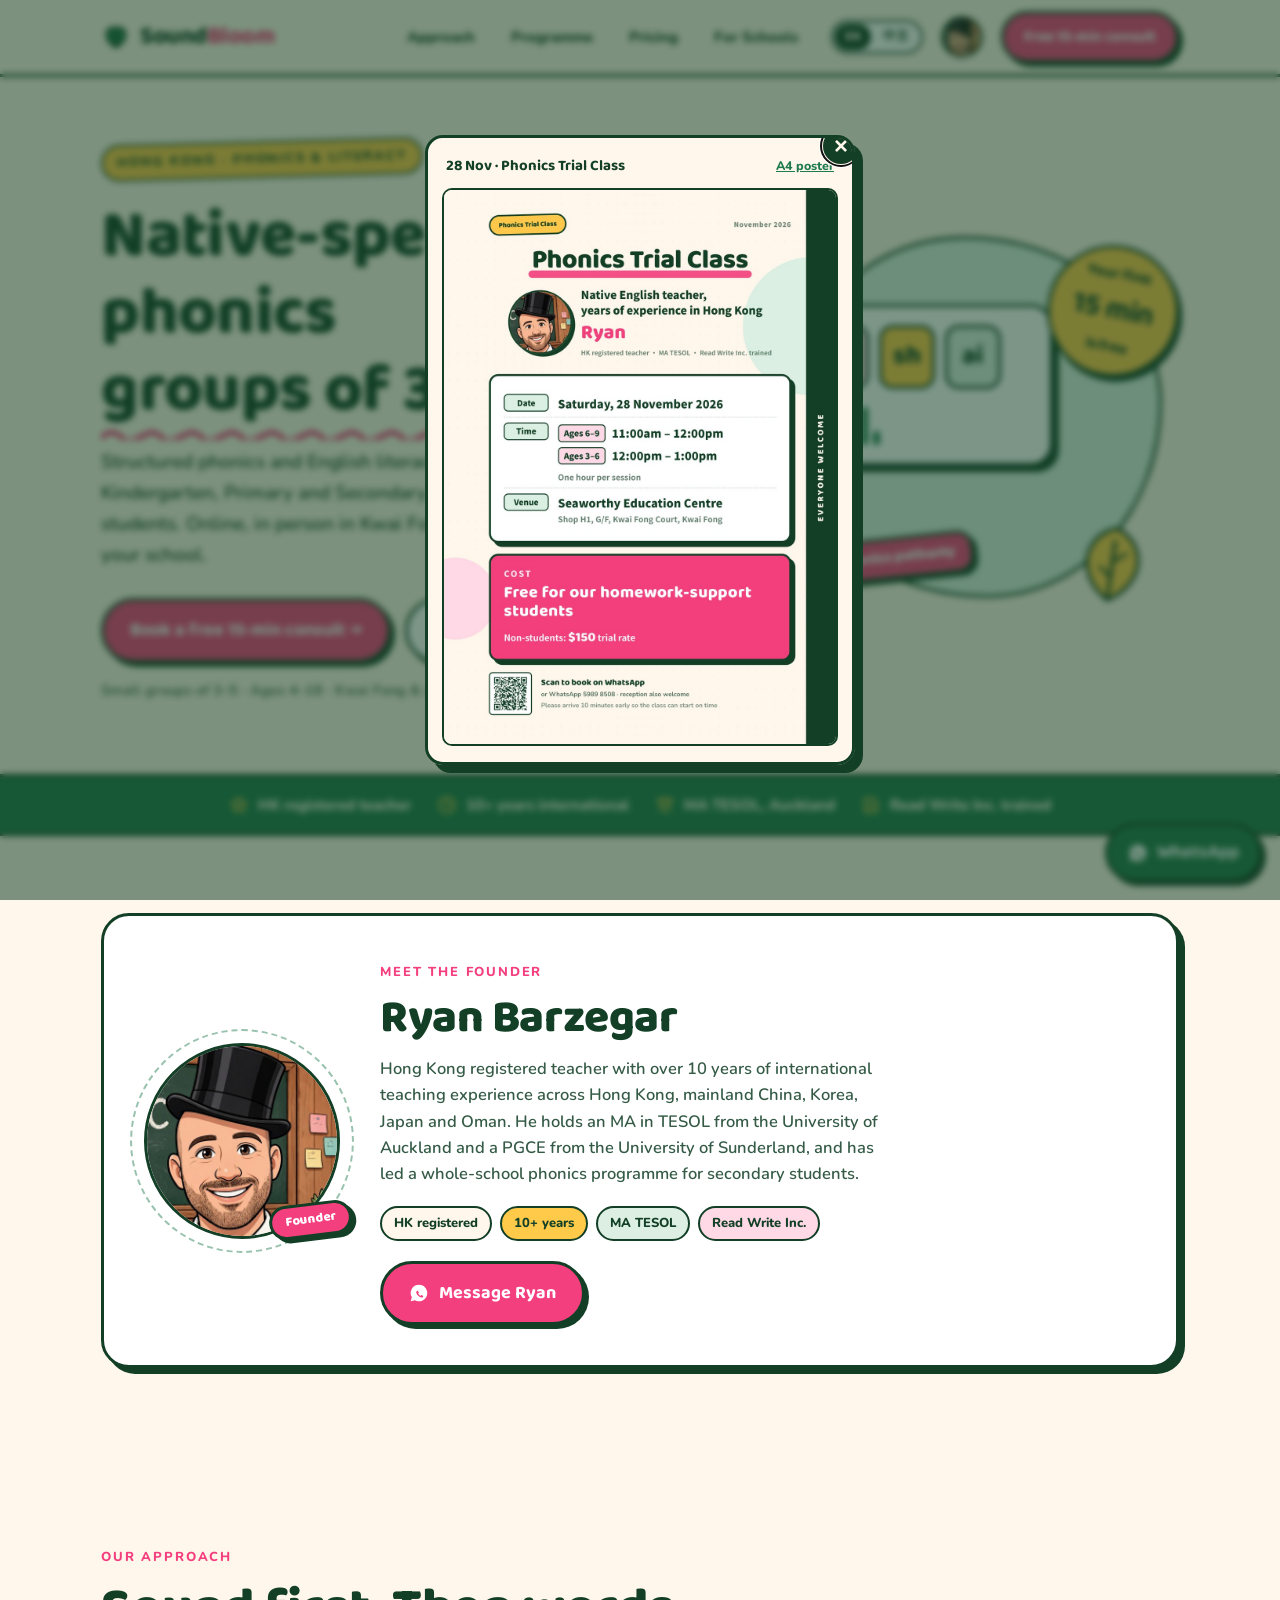
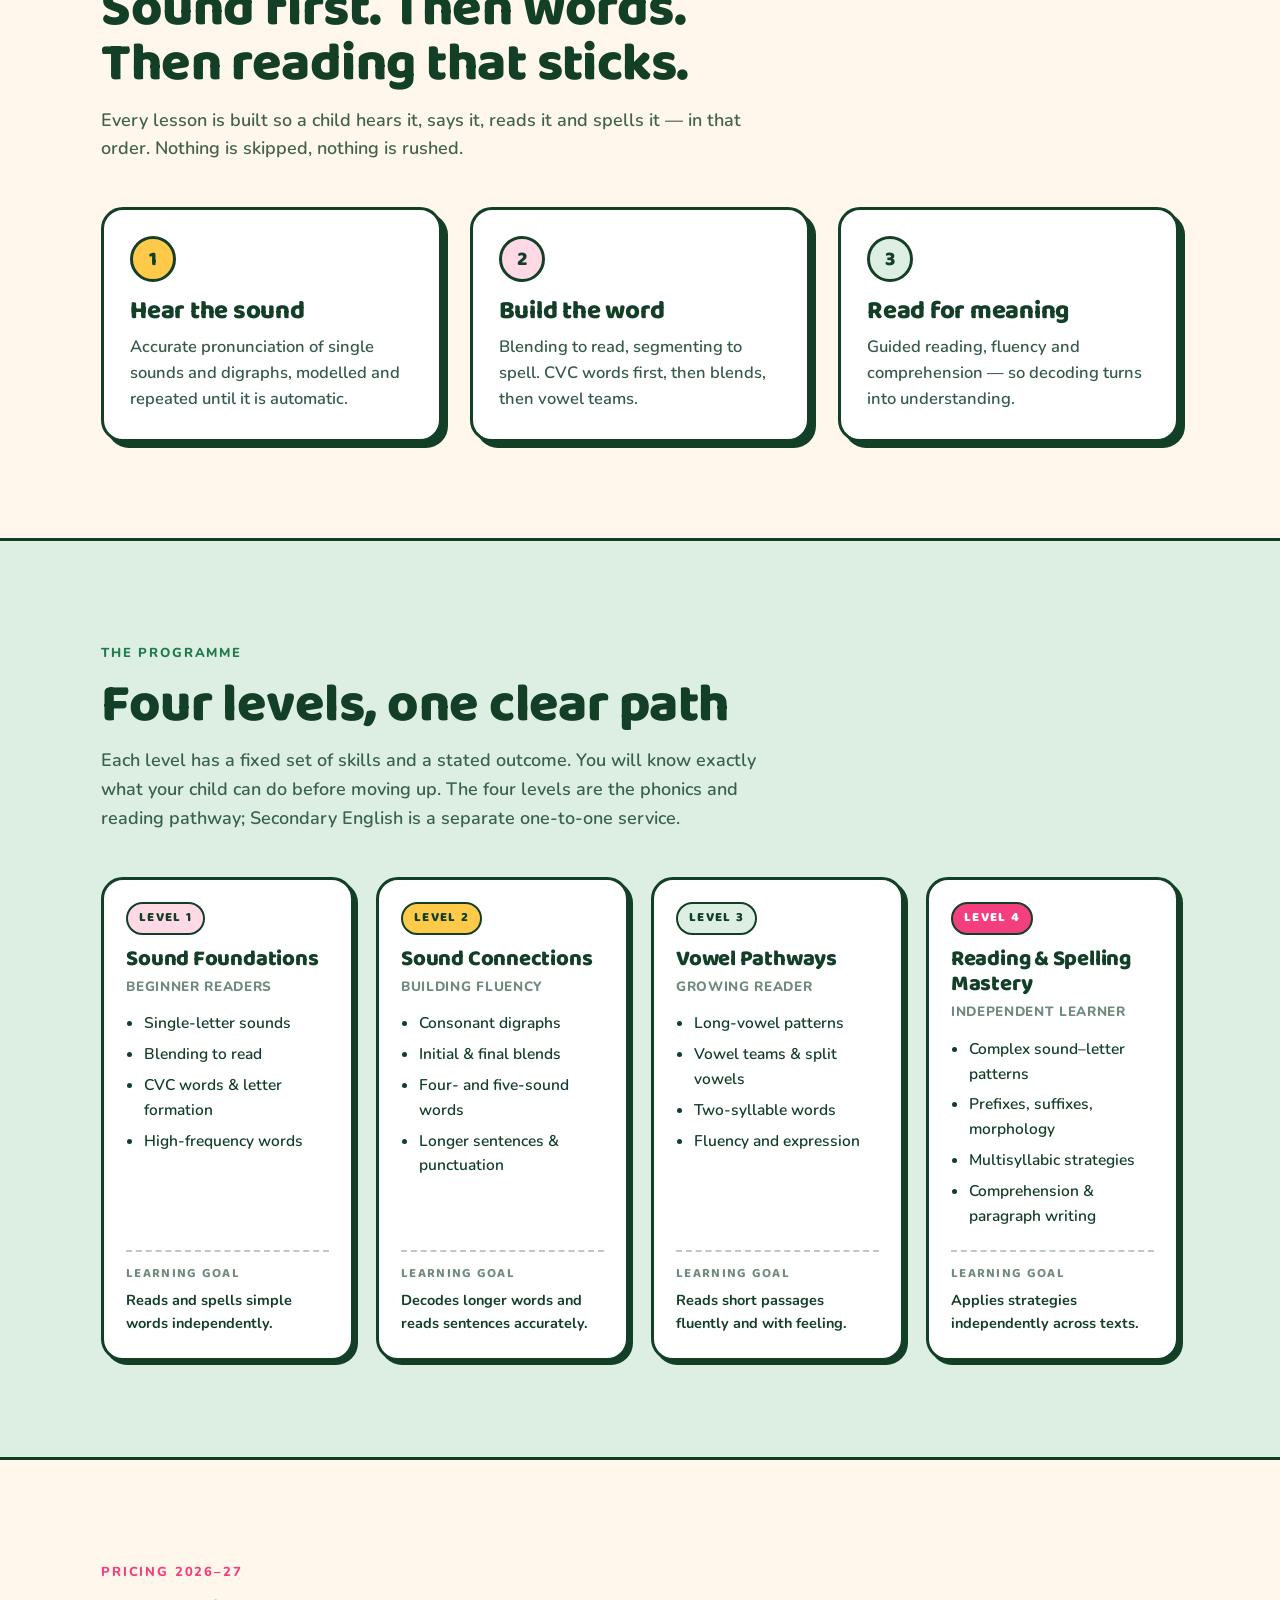
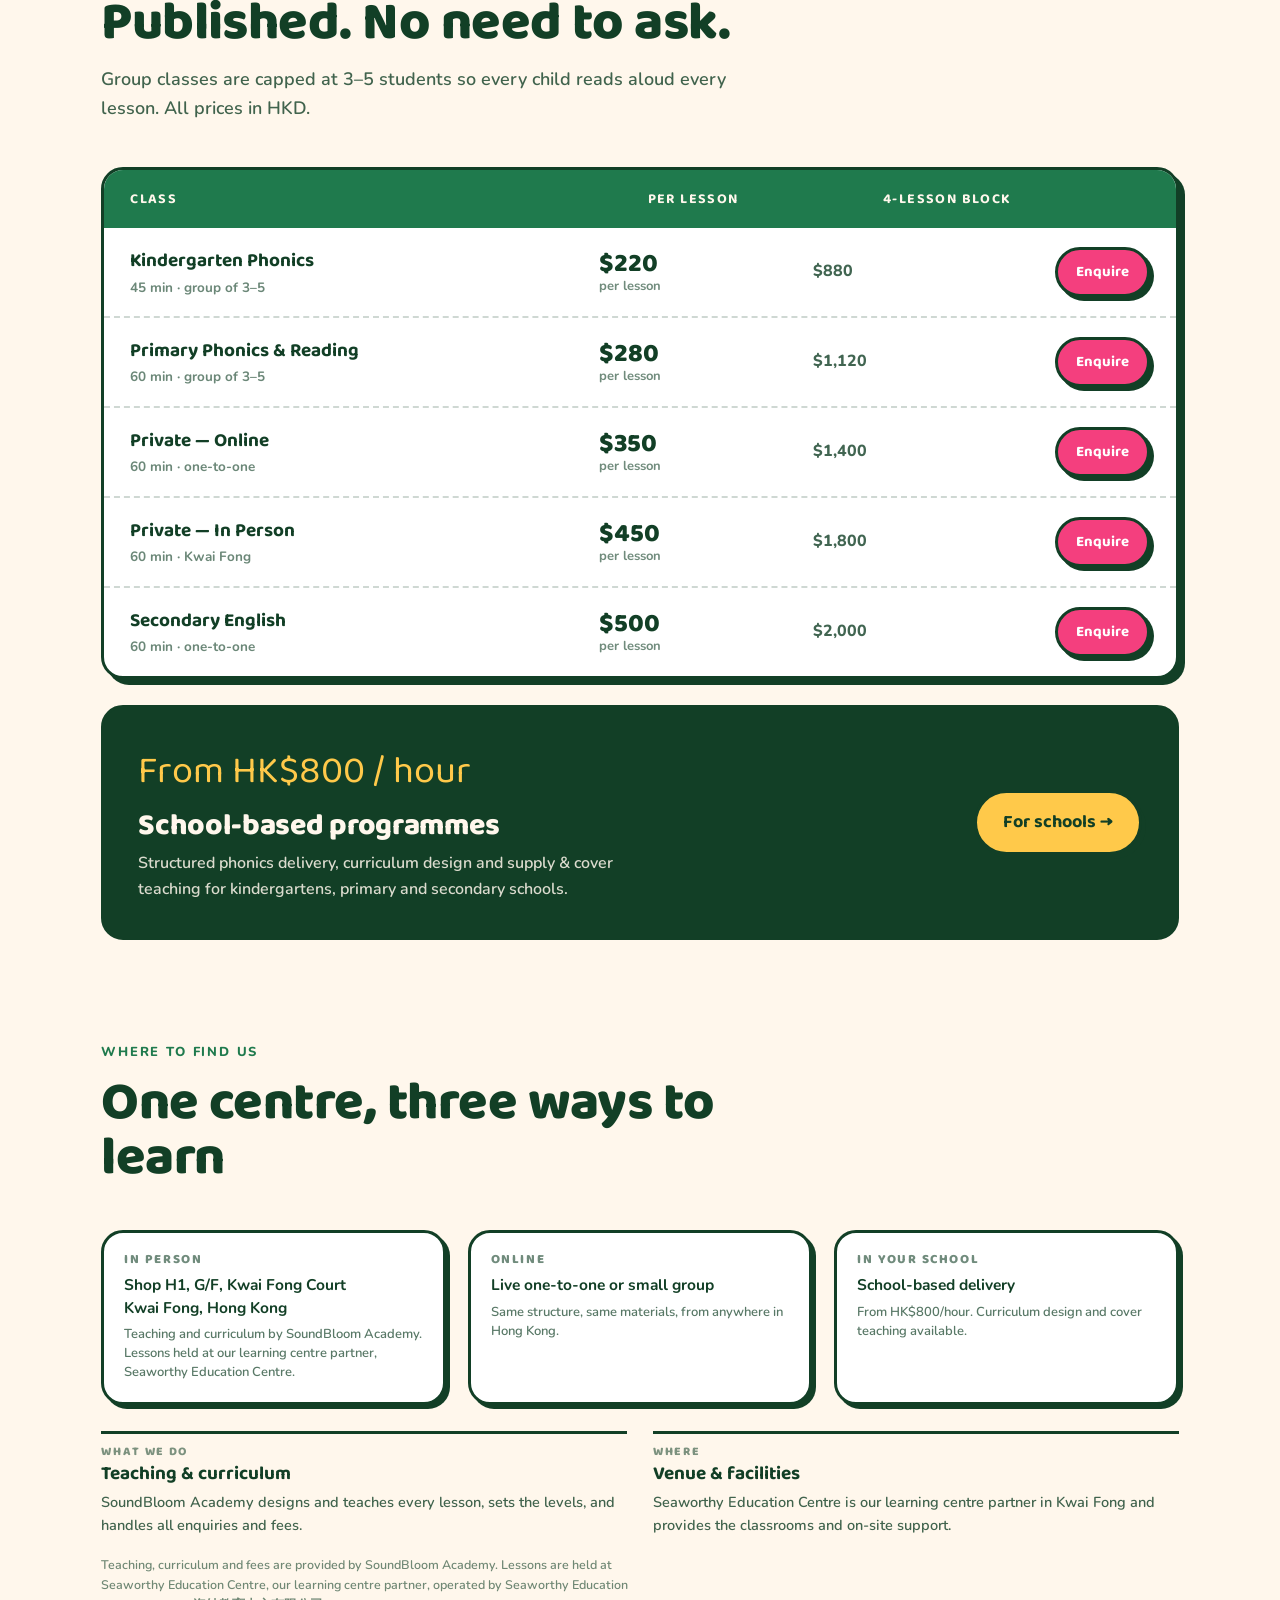
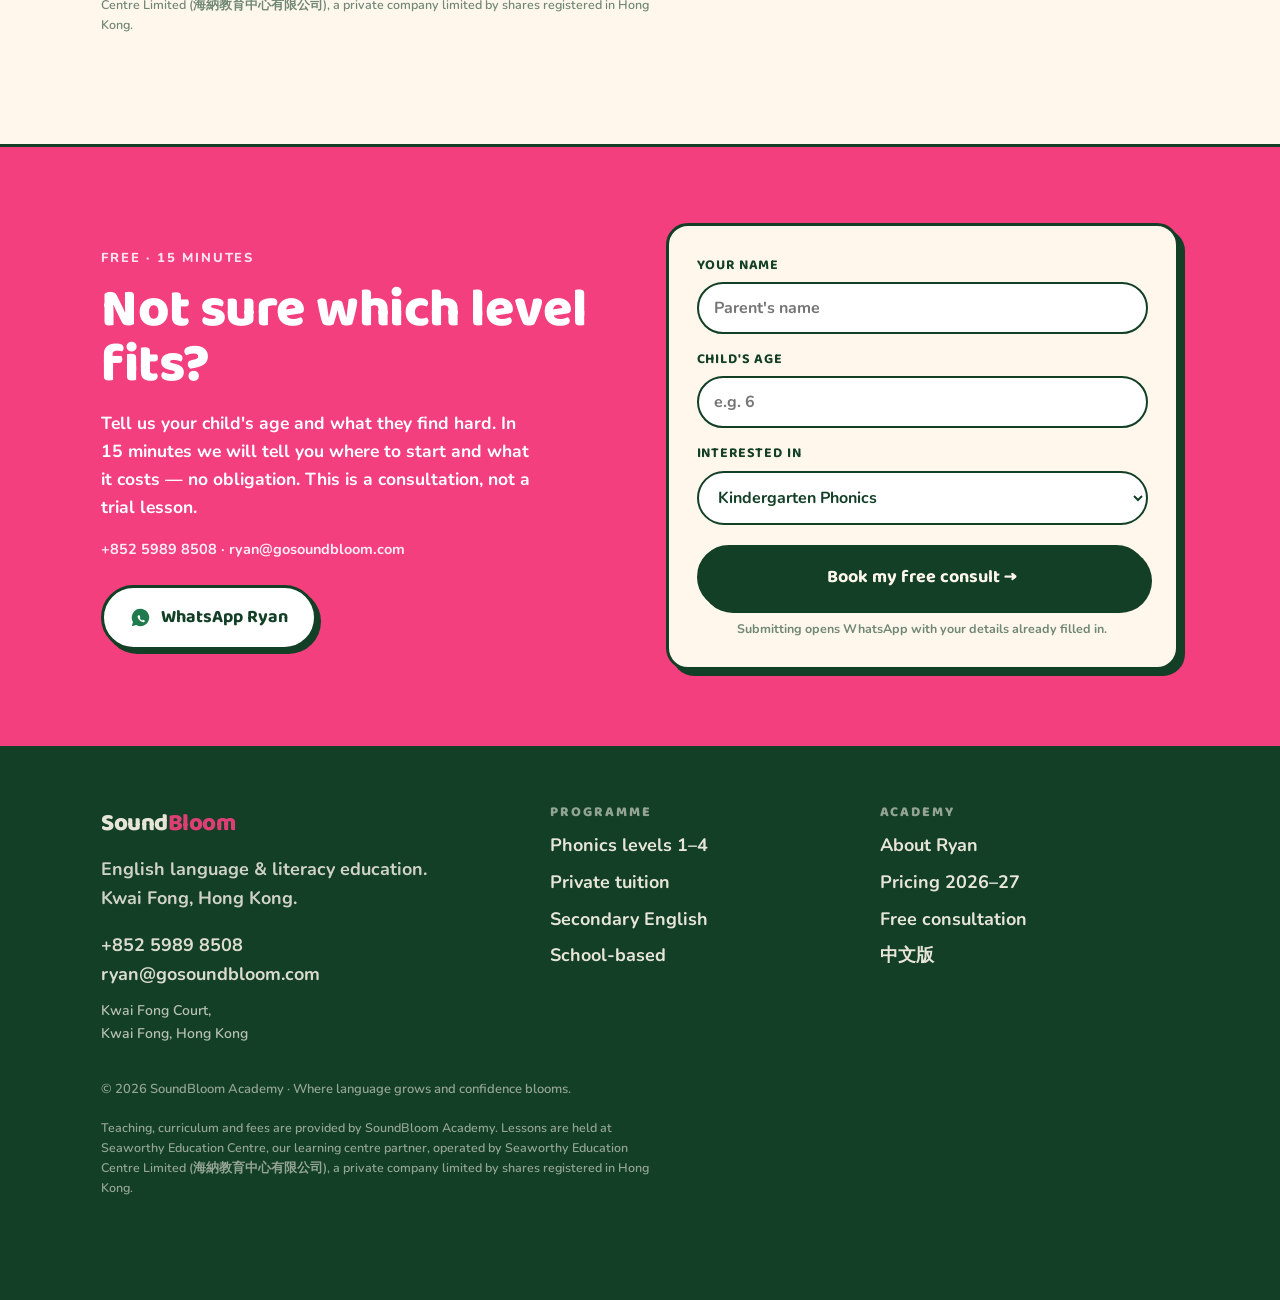
==== en/index.html @ dfbe9909 "Event popup on every page load (all 6 pages), no suppression" ====
<!DOCTYPE html>
<html lang="en-HK">
<head>
<meta charset="utf-8">
<meta name="viewport" content="width=device-width, initial-scale=1">
<title>SoundBloom Academy — Phonics &amp; English Literacy, Kwai Fong</title>
<meta name="description" content="Structured phonics and English literacy for Kindergarten, Primary and Secondary students in Hong Kong. Small groups of 3–5. Online, in person in Kwai Fong, or in your school.">
<link rel="alternate" hreflang="en-HK" href="index.html">
<link rel="alternate" hreflang="zh-Hant-HK" href="../zh/index.html">
<link rel="preconnect" href="https://fonts.googleapis.com">
<link rel="preconnect" href="https://fonts.gstatic.com" crossorigin>
<link href="https://fonts.googleapis.com/css2?family=Baloo+2:wght@600;700;800&family=Nunito:wght@400;600;700;800&display=swap" rel="stylesheet">
<link rel="stylesheet" href="../assets/style.css">
</head>
<body>

<nav class="nav">
  <div class="wrap">
    <a class="logo" href="index.html">
      <svg width="30" height="30" viewBox="0 0 32 32" aria-hidden="true">
        <path d="M16 27C16 27 6 23 6 13c0-4 3-7 7-7 2 0 3 1 3 1s1-1 3-1c4 0 7 3 7 7 0 10-10 14-10 14z" fill="#1F7A4D" stroke="#123F26" stroke-width="2.4"/>
        <path d="M16 27V12" stroke="#123F26" stroke-width="2.4" stroke-linecap="round"/>
      </svg>
      <span>Sound<b>Bloom</b></span>
    </a>
    <div class="navlinks">
      <a href="#approach">Approach</a>
      <a href="#programme">Programme</a>
      <a href="pricing.html">Pricing</a>
      <a href="schools.html">For Schools</a>
    </div>
    <div class="langsw" role="group" aria-label="Language">
      <a href="index.html" aria-current="true">EN</a>
      <a href="../zh/index.html" hreflang="zh-Hant-HK" lang="zh-Hant-HK">中文</a>
    </div>
    <a class="navface" href="#founder" aria-label="Meet Ryan, founder">
      <img src="../assets/ryan-nav.jpg" alt="Ryan Barzegar, illustrated portrait">
    </a>
    <a class="btn" href="#consult"><span class="full">Free 15-min consult</span><span class="short">Book</span></a>
  </div>
</nav>

<header class="hero">
  <div class="wrap hero-grid">
    <div>
      <div class="eyebrow" style="background:var(--yellow);border:2.5px solid var(--ink);border-radius:999px;padding:6px 14px;transform:rotate(-1.5deg)">
        Hong Kong · Phonics &amp; Literacy
      </div>
      <h1 style="margin-top:20px">Native-speaker phonics<br><span class="hl">groups of 3–5</span></h1>
      <p class="lede">Structured phonics and English literacy for Kindergarten, Primary and Secondary students. Online, in person in Kwai Fong, or in your school.</p>
      <div class="hero-cta">
        <a class="btn" href="#consult">Book a free 15-min consult →</a>
        <a class="btn ghost" href="#programme">See the 4 levels</a>
      </div>
      <div class="micro">Small groups of 3–5 · Ages 4–18 · Kwai Fong &amp; online</div>
    </div>

    <div class="stage" aria-hidden="true">
      <div class="blob"></div>
      <div class="card-sound">
        <div class="tiles">
          <div class="tile">a</div><div class="tile">sh</div><div class="tile">ai</div>
        </div>
        <div class="wave"><i></i><i></i><i></i><i></i><i></i><i></i></div>
      </div>
      <div class="sticker free">Your first<b>15 min</b>is free</div>
      <div class="sticker levels">4 levels · Phonics pathway</div>
      <svg class="leaf" viewBox="0 0 100 100" fill="none">
        <path d="M50 92C26 78 14 54 22 32 30 11 50 6 50 6s20 5 28 26c8 22-4 46-28 60z" fill="#FFC94A" stroke="#123F26" stroke-width="4" stroke-linejoin="round"/>
        <path d="M50 90V22" stroke="#123F26" stroke-width="4" stroke-linecap="round"/>
        <path d="M50 46l15-11M50 64l-14-10" stroke="#123F26" stroke-width="3.4" stroke-linecap="round"/>
      </svg>
    </div>
  </div>
</header>

<div class="trust">
  <div class="wrap">
    <span><svg viewBox="0 0 24 24" fill="none"><path d="M12 3l2.6 5.6 6.1.8-4.5 4.2 1.2 6-5.4-3-5.4 3 1.2-6L3.3 9.4l6.1-.8z" stroke="#FFC94A" stroke-width="2" stroke-linejoin="round"/></svg>HK registered teacher</span>
    <span><svg viewBox="0 0 24 24" fill="none"><circle cx="12" cy="12" r="9" stroke="#FFC94A" stroke-width="2"/><path d="M12 7v5l4 2" stroke="#FFC94A" stroke-width="2" stroke-linecap="round"/></svg>10+ years international</span>
    <span><svg viewBox="0 0 24 24" fill="none"><path d="M3 7l9-4 9 4-9 4z" stroke="#FFC94A" stroke-width="2" stroke-linejoin="round"/><path d="M7 10v6c0 1.7 2.2 3 5 3s5-1.3 5-3v-6" stroke="#FFC94A" stroke-width="2"/></svg>MA TESOL, Auckland</span>
    <span><svg viewBox="0 0 24 24" fill="none"><path d="M5 4h9l5 5v11H5z" stroke="#FFC94A" stroke-width="2" stroke-linejoin="round"/><path d="M9 13l2 2 4-4" stroke="#FFC94A" stroke-width="2" stroke-linecap="round"/></svg>Read Write Inc. trained</span>
  </div>
</div>

<section class="founder" id="founder">
  <div class="wrap">
    <div class="fcard">
      <div class="portrait">
        <div class="ring" aria-hidden="true"></div>
        <div class="face"><img src="../assets/ryan-avatar.jpg" alt="Ryan Barzegar, Founder and Lead Educator"></div>
        <div class="sticker founder">Founder</div>
      </div>
      <div>
        <div class="eyebrow" style="color:var(--pink)">Meet the founder</div>
        <h2 style="font-size:clamp(28px,3.6vw,46px);margin:10px 0 0">Ryan Barzegar</h2>
        <p class="fbio">Hong Kong registered teacher with over 10 years of international teaching experience across Hong Kong, mainland China, Korea, Japan and Oman. He holds an MA in TESOL from the University of Auckland and a PGCE from the University of Sunderland, and has led a whole-school phonics programme for secondary students.</p>
        <div class="creds">
          <span>HK registered</span><span>10+ years</span><span>MA TESOL</span><span>Read Write Inc.</span>
        </div>
        <a class="btn" target="_blank" rel="noopener" href="https://wa.me/85259898508?text=Hi%20Ryan%2C%20I%27d%20like%20to%20book%20the%20free%2015-min%20parent%20consultation.%20My%20child%27s%20age%20is%3A%20">
          <svg width="20" height="20" viewBox="0 0 24 24" fill="#fff" aria-hidden="true"><path d="M12 2a10 10 0 00-8.6 15.1L2 22l5-1.3A10 10 0 1012 2zm5.3 14.1c-.2.6-1.3 1.2-1.8 1.2-.5.1-1 .1-1.6-.1-1.2-.4-3-1.6-4.2-3.4-.7-1-1.2-2.1-1-3 .1-.6.5-1.1.9-1.3.2-.1.4-.1.5-.1h.4c.2 0 .4 0 .5.4l.7 1.7c.1.2 0 .4-.1.5l-.3.4c-.1.1-.2.3-.1.5.4.8 1.6 2 2.4 2.4.2.1.4 0 .5-.1l.5-.6c.1-.2.3-.2.5-.1l1.6.8c.2.1.3.3.3.4 0 .2 0 .8-.2 1z"/></svg>
          Message Ryan
        </a>
      </div>
    </div>
  </div>
</section>

<section class="pad" id="approach">
  <div class="wrap">
    <div class="sec-head">
      <div class="eyebrow" style="color:var(--pink)">Our approach</div>
      <h2 style="margin-top:12px">Sound first. Then words.<br>Then reading that sticks.</h2>
      <p>Every lesson is built so a child hears it, says it, reads it and spells it — in that order. Nothing is skipped, nothing is rushed.</p>
    </div>
    <div class="steps">
      <div class="step"><div class="n">1</div><h3>Hear the sound</h3><p>Accurate pronunciation of single sounds and digraphs, modelled and repeated until it is automatic.</p></div>
      <div class="step"><div class="n" style="background:var(--pink-soft)">2</div><h3>Build the word</h3><p>Blending to read, segmenting to spell. CVC words first, then blends, then vowel teams.</p></div>
      <div class="step"><div class="n" style="background:var(--green-soft)">3</div><h3>Read for meaning</h3><p>Guided reading, fluency and comprehension — so decoding turns into understanding.</p></div>
    </div>
  </div>
</section>

<section class="pad prog" id="programme">
  <div class="wrap">
    <div class="sec-head">
      <div class="eyebrow" style="color:var(--green)">The programme</div>
      <h2 style="margin-top:12px">Four levels, one clear path</h2>
      <p>Each level has a fixed set of skills and a stated outcome. You will know exactly what your child can do before moving up. The four levels are the phonics and reading pathway; Secondary English is a separate one-to-one service.</p>
    </div>
    <div class="levels-grid">
      <article class="lvl">
        <span class="tag">Level 1</span>
        <h3>Sound Foundations</h3>
        <div class="age">Beginner readers</div>
        <ul><li>Single-letter sounds</li><li>Blending to read</li><li>CVC words &amp; letter formation</li><li>High-frequency words</li></ul>
        <div class="out"><b>Learning goal</b>Reads and spells simple words independently.</div>
      </article>
      <article class="lvl">
        <span class="tag">Level 2</span>
        <h3>Sound Connections</h3>
        <div class="age">Building fluency</div>
        <ul><li>Consonant digraphs</li><li>Initial &amp; final blends</li><li>Four- and five-sound words</li><li>Longer sentences &amp; punctuation</li></ul>
        <div class="out"><b>Learning goal</b>Decodes longer words and reads sentences accurately.</div>
      </article>
      <article class="lvl">
        <span class="tag">Level 3</span>
        <h3>Vowel Pathways</h3>
        <div class="age">Growing reader</div>
        <ul><li>Long-vowel patterns</li><li>Vowel teams &amp; split vowels</li><li>Two-syllable words</li><li>Fluency and expression</li></ul>
        <div class="out"><b>Learning goal</b>Reads short passages fluently and with feeling.</div>
      </article>
      <article class="lvl">
        <span class="tag">Level 4</span>
        <h3>Reading &amp; Spelling Mastery</h3>
        <div class="age">Independent learner</div>
        <ul><li>Complex sound–letter patterns</li><li>Prefixes, suffixes, morphology</li><li>Multisyllabic strategies</li><li>Comprehension &amp; paragraph writing</li></ul>
        <div class="out"><b>Learning goal</b>Applies strategies independently across texts.</div>
      </article>
    </div>
  </div>
</section>

<section class="pad" id="pricing">
  <div class="wrap">
    <div class="sec-head">
      <div class="eyebrow" style="color:var(--pink)">Pricing 2026–27</div>
      <h2 style="margin-top:12px">Published. No need to ask.</h2>
      <p>Group classes are capped at 3–5 students so every child reads aloud every lesson. All prices in HKD.</p>
    </div>
    <div class="price-card">
      <div class="price-row head"><div>Class</div><div>Per lesson</div><div>4-lesson block</div><div></div></div>
      <div class="price-row">
        <div class="name">Kindergarten Phonics<small>45 min · group of 3–5</small></div>
        <div class="amt">$220<em>per lesson</em></div>
        <div class="block"><em>4 lessons</em>$880</div>
        <div><a class="btn" style="padding:10px 18px;font-size:15px" href="#consult">Enquire</a></div>
      </div>
      <div class="price-row">
        <div class="name">Primary Phonics &amp; Reading<small>60 min · group of 3–5</small></div>
        <div class="amt">$280<em>per lesson</em></div>
        <div class="block"><em>4 lessons</em>$1,120</div>
        <div><a class="btn" style="padding:10px 18px;font-size:15px" href="#consult">Enquire</a></div>
      </div>
      <div class="price-row">
        <div class="name">Private — Online<small>60 min · one-to-one</small></div>
        <div class="amt">$350<em>per lesson</em></div>
        <div class="block"><em>4 lessons</em>$1,400</div>
        <div><a class="btn" style="padding:10px 18px;font-size:15px" href="#consult">Enquire</a></div>
      </div>
      <div class="price-row">
        <div class="name">Private — In Person<small>60 min · Kwai Fong</small></div>
        <div class="amt">$450<em>per lesson</em></div>
        <div class="block"><em>4 lessons</em>$1,800</div>
        <div><a class="btn" style="padding:10px 18px;font-size:15px" href="#consult">Enquire</a></div>
      </div>
      <div class="price-row">
        <div class="name">Secondary English<small>60 min · one-to-one</small></div>
        <div class="amt">$500<em>per lesson</em></div>
        <div class="block"><em>4 lessons</em>$2,000</div>
        <div><a class="btn" style="padding:10px 18px;font-size:15px" href="#consult">Enquire</a></div>
      </div>
    </div>

    <div class="schools" id="schools">
      <div>
        <span class="big">From HK$800 / hour</span>
        <h3>School-based programmes</h3>
        <p>Structured phonics delivery, curriculum design and supply &amp; cover teaching for kindergartens, primary and secondary schools.</p>
      </div>
      <a class="btn" style="background:var(--yellow);color:var(--ink)" href="schools.html">For schools →</a>
    </div>
  </div>
</section>

<section class="pad" id="where" style="padding-top:0">
  <div class="wrap">
    <div class="sec-head">
      <div class="eyebrow" style="color:var(--green)">Where to find us</div>
      <h2 style="margin-top:12px">One centre, three ways to learn</h2>
    </div>
    <div class="loc">
      <div class="box">
        <h4>In person</h4>
        <p>Shop H1, G/F, Kwai Fong Court<br>Kwai Fong, Hong Kong
          <small>Teaching and curriculum by SoundBloom Academy. Lessons held at our learning centre partner, Seaworthy Education Centre.</small>
        </p>
      </div>
      <div class="box">
        <h4>Online</h4>
        <p>Live one-to-one or small group
          <small>Same structure, same materials, from anywhere in Hong Kong.</small>
        </p>
      </div>
      <div class="box">
        <h4>In your school</h4>
        <p>School-based delivery
          <small>From HK$800/hour. Curriculum design and cover teaching available.</small>
        </p>
      </div>
    </div>

    <div class="roles">
      <div class="r">
        <h4>What we do</h4>
        <b>Teaching &amp; curriculum</b>
        <p>SoundBloom Academy designs and teaches every lesson, sets the levels, and handles all enquiries and fees.</p>
      </div>
      <div class="r">
        <h4>Where</h4>
        <b>Venue &amp; facilities</b>
        <p>Seaworthy Education Centre is our learning centre partner in Kwai Fong and provides the classrooms and on-site support.</p>
      </div>
    </div>
    <p class="legal">Teaching, curriculum and fees are provided by SoundBloom Academy. Lessons are held at Seaworthy Education Centre, our learning centre partner, operated by Seaworthy Education Centre Limited (海納教育中心有限公司), a private company limited by shares registered in Hong Kong.</p>
  </div>
</section>

<section class="consult" id="consult">
  <div class="wrap">
    <div>
      <div class="eyebrow" style="color:#fff;opacity:.85">Free · 15 minutes</div>
      <h2 style="margin:12px 0 16px">Not sure which level fits?</h2>
      <p>Tell us your child's age and what they find hard. In 15 minutes we will tell you where to start and what it costs — no obligation. This is a consultation, not a trial lesson.</p>
      <div class="micro" style="color:#fff;opacity:.9">+852 5989 8508 · ryan@gosoundbloom.com</div>
      <a class="btn" target="_blank" rel="noopener" href="https://wa.me/85259898508?text=Hi%20Ryan%2C%20I%27d%20like%20to%20book%20the%20free%2015-min%20parent%20consultation.%20My%20child%27s%20age%20is%3A%20" style="background:#fff;color:var(--ink);margin-top:24px">
        <svg width="21" height="21" viewBox="0 0 24 24" fill="#1F7A4D" aria-hidden="true"><path d="M12 2a10 10 0 00-8.6 15.1L2 22l5-1.3A10 10 0 1012 2zm5.3 14.1c-.2.6-1.3 1.2-1.8 1.2-.5.1-1 .1-1.6-.1-1.2-.4-3-1.6-4.2-3.4-.7-1-1.2-2.1-1-3 .1-.6.5-1.1.9-1.3.2-.1.4-.1.5-.1h.4c.2 0 .4 0 .5.4l.7 1.7c.1.2 0 .4-.1.5l-.3.4c-.1.1-.2.3-.1.5.4.8 1.6 2 2.4 2.4.2.1.4 0 .5-.1l.5-.6c.1-.2.3-.2.5-.1l1.6.8c.2.1.3.3.3.4 0 .2 0 .8-.2 1z"/></svg>
        WhatsApp Ryan
      </a>
    </div>
    <form class="form">
      <div class="field"><label for="a-name">Your name</label><input id="a-name" placeholder="Parent's name"></div>
      <div class="field"><label for="a-age">Child's age</label><input id="a-age" placeholder="e.g. 6"></div>
      <div class="field"><label for="a-int">Interested in</label>
        <select id="a-int">
          <option>Kindergarten Phonics</option><option>Primary Phonics &amp; Reading</option>
          <option>Private — Online</option><option>Private — In Person</option>
          <option>Secondary English</option><option>School-based programme</option>
        </select>
      </div>
      <button class="btn dark" type="submit">Book my free consult →</button>
      <div class="note">Submitting opens WhatsApp with your details already filled in.</div>
    </form>
  </div>
</section>

<footer>
  <div class="wrap">
    <div class="fgrid">
      <div>
        <a class="logo" href="index.html" style="color:var(--cream);margin-bottom:12px"><span>Sound<b>Bloom</b></span></a>
        <p style="font-weight:700;opacity:.8;max-width:30ch">English language &amp; literacy education. Kwai Fong, Hong Kong.</p>
        <p style="font-weight:700;opacity:.85;margin:0">+852 5989 8508<br>ryan@gosoundbloom.com</p>
        <p style="font-weight:600;opacity:.7;margin:12px 0 0;font-size:14px">Kwai Fong Court,<br>Kwai Fong, Hong Kong</p>
      </div>
      <div>
        <h4>Programme</h4>
        <a href="#programme">Phonics levels 1–4</a>
        <a href="pricing.html">Private tuition</a>
        <a href="pricing.html">Secondary English</a>
        <a href="schools.html">School-based</a>
      </div>
      <div>
        <h4>Academy</h4>
        <a href="#founder">About Ryan</a>
        <a href="pricing.html">Pricing 2026–27</a>
        <a href="#consult">Free consultation</a>
        <a href="../zh/index.html" lang="zh-Hant-HK">中文版</a>
      </div>
    </div>
    <div class="fnote">© 2026 SoundBloom Academy · Where language grows and confidence blooms.</div>
    <p class="legal">Teaching, curriculum and fees are provided by SoundBloom Academy. Lessons are held at Seaworthy Education Centre, our learning centre partner, operated by Seaworthy Education Centre Limited (海納教育中心有限公司), a private company limited by shares registered in Hong Kong.</p>
  </div>
</footer>

<a class="wa" target="_blank" rel="noopener" href="https://wa.me/85259898508?text=Hi%20Ryan%2C%20I%27d%20like%20to%20book%20the%20free%2015-min%20parent%20consultation.%20My%20child%27s%20age%20is%3A%20">
  <svg width="20" height="20" viewBox="0 0 24 24" fill="#fff"><path d="M12 2a10 10 0 00-8.6 15.1L2 22l5-1.3A10 10 0 1012 2zm5.3 14.1c-.2.6-1.3 1.2-1.8 1.2-.5.1-1 .1-1.6-.1-1.2-.4-3-1.6-4.2-3.4-.7-1-1.2-2.1-1-3 .1-.6.5-1.1.9-1.3.2-.1.4-.1.5-.1h.4c.2 0 .4 0 .5.4l.7 1.7c.1.2 0 .4-.1.5l-.3.4c-.1.1-.2.3-.1.5.4.8 1.6 2 2.4 2.4.2.1.4 0 .5-.1l.5-.6c.1-.2.3-.2.5-.1l1.6.8c.2.1.3.3.3.4 0 .2 0 .8-.2 1z"/></svg>
  WhatsApp
</a>

<script>
(function(){
  var PREFIX = "Hello Ryan, I would like to book the free 15-min parent consultation.";
  var OK = "Opening WhatsApp with your details filled in\u2026";
  var WA = 'https://wa.me/85259898508?text=';
  document.querySelectorAll('form').forEach(function(f){
    var btn = f.querySelector('button');
    f.addEventListener('submit', function(e){
      e.preventDefault();
      var lines = [];
      f.querySelectorAll('input, select, textarea').forEach(function(el){
        var lab = el.id ? f.querySelector('label[for="' + el.id + '"]') : null;
        var key = lab ? lab.textContent.trim() : el.name;
        var val = (el.value || '').trim();
        lines.push(key + ': ' + (val || '-'));
      });
      var msg = PREFIX + '\n\n' + lines.join('\n');
      window.open(WA + encodeURIComponent(msg), '_blank');
      if (btn) { var t = btn.textContent; btn.textContent = OK; setTimeout(function(){ btn.textContent = t; }, 4000); }
    });
  });
})();
</script>

<div class="sb-modal" id="sbModal" role="dialog" aria-modal="true" aria-label="Phonics Trial Class">
  <div class="box">
    <button class="x" type="button" aria-label="Close">×</button>
    <div class="cap">
      <b>28 Nov · Phonics Trial Class</b>
      <a href="../assets/SoundBloom-event-en-A4.pdf" target="_blank" rel="noopener">A4 poster</a>
    </div>
    <a href="../assets/SoundBloom-event-en-A4.pdf" target="_blank" rel="noopener">
      <img src="../assets/event-en.jpg?v=2" alt="Phonics trial class poster: 28 November 2026, ages 6–9 at 11am, ages 3–6 at 12noon" width="1000" height="1414">
    </a>
  </div>
</div>

<script>
(function(){
  var m=document.getElementById('sbModal');
  if(!m) return;
  function open(){ m.classList.add('open'); document.body.style.overflow='hidden'; var x=m.querySelector('.x'); if(x) x.focus(); }
  function close(){ m.classList.remove('open'); document.body.style.overflow=''; }
  m.querySelector('.x').addEventListener('click', close);
  m.addEventListener('click', function(e){ if(e.target===m) close(); });
  document.addEventListener('keydown', function(e){ if(e.key==='Escape') close(); });
  setTimeout(open, 450);
})();
</script>

</body>
</html>
---- assets/style.css ----
:root{
    --ink:#123F26;
    --green:#1F7A4D;
    --green-soft:#DCEFE2;
    --pink:#F43F7E;
    --pink-soft:#FFD9E6;
    --cream:#FFF7EC;
    --yellow:#FFC94A;
    --white:#fff;
    --line:3px solid var(--ink);
    --hard:6px 6px 0 var(--ink);
    --hard-sm:4px 4px 0 var(--ink);
    --r:22px;
    --pad:clamp(20px,4vw,56px);
  }
  *{box-sizing:border-box;min-width:0}
  html{scroll-behavior:smooth;overflow-x:hidden}
  body{overflow-x:hidden}
  body{
    margin:0;background:var(--cream);color:var(--ink);
    font-family:'Nunito',system-ui,sans-serif;font-size:18px;line-height:1.6;
    -webkit-font-smoothing:antialiased;
  }
  h1,h2,h3,h4,.display{font-family:'Baloo 2',system-ui,sans-serif;font-weight:800;line-height:1.02;letter-spacing:-.01em;margin:0}
  h1{font-size:clamp(38px,5.2vw,70px);text-wrap:balance}
  h2{font-size:clamp(30px,4.2vw,54px)}
  h3{font-size:clamp(21px,2vw,27px);line-height:1.15}
  p{margin:0 0 1em}
  a{color:inherit}
  .wrap{max-width:1180px;margin:0 auto;padding:0 var(--pad)}
  .eyebrow{
    display:inline-flex;align-items:center;gap:8px;
    font-size:13px;font-weight:800;letter-spacing:.14em;text-transform:uppercase;
  }
  /* ---------- NAV ---------- */
  .nav{
    position:sticky;top:0;z-index:60;background:var(--cream);
    border-bottom:var(--line);
  }
  .nav .wrap{display:flex;align-items:center;gap:18px;height:74px}
  .logo{display:flex;align-items:center;gap:9px;font-family:'Baloo 2';font-size:24px;font-weight:800;text-decoration:none;letter-spacing:-.02em;white-space:nowrap}
  .logo span{display:flex;align-items:baseline}
  .logo b{color:var(--pink);font-weight:800}
  .navlinks{display:flex;gap:6px;margin-left:auto}
  .navlinks a{
    text-decoration:none;font-weight:800;font-size:15px;padding:9px 15px;border-radius:999px;
    transition:transform .16s cubic-bezier(.34,1.56,.64,1), background .16s;
  }
  .navlinks a:hover{background:var(--green-soft);transform:rotate(-2deg) translateY(-1px)}
  .nav .btn{padding:11px 20px;font-size:15px}
  @media(max-width:900px){.navlinks{display:none}}
  @media(max-width:560px){
    .nav .wrap{height:66px;gap:10px}
    .logo{font-size:20px}
    .logo svg{width:24px;height:24px}
    .nav .btn{padding:9px 13px;font-size:13px;gap:4px}
    .sticker.free{width:96px;height:96px;font-size:12.5px;padding:8px}
    .sticker.free b{font-size:23px}
    .sticker.levels{font-size:13px;padding:8px 12px}
    .leaf{width:64px}
    .wa{font-size:14px;padding:11px 16px}
  }
  /* ---------- FOUNDER ---------- */
  .founder{padding:clamp(44px,6vw,80px) 0}
  .fcard{
    background:var(--white);border:var(--line);border-radius:28px;box-shadow:var(--hard);
    padding:clamp(22px,3.4vw,40px);display:grid;grid-template-columns:auto 1fr;gap:clamp(22px,3.4vw,40px);align-items:center;
  }
  @media(max-width:820px){.fcard{grid-template-columns:1fr;text-align:center;justify-items:center}}
  .portrait{position:relative;width:clamp(150px,17vw,196px);flex:none}
  .ring{position:absolute;inset:-14px;border:2.5px dashed var(--green);border-radius:50%;opacity:.45;animation:spin 34s linear infinite}
  @keyframes spin{to{transform:rotate(360deg)}}
  .face{
    position:relative;width:100%;aspect-ratio:1/1;border-radius:50%;overflow:hidden;
    border:var(--line);background:var(--green-soft);display:grid;place-items:center;
  }
  .face img{width:100%;height:100%;object-fit:cover;display:block}
  .portrait .sticker.founder{
    left:auto;right:-12px;bottom:2px;padding:7px 13px;border-radius:999px;background:var(--pink);color:#fff;
    font-family:'Baloo 2';font-size:13px;transform:rotate(-7deg);
  }
  .fbio{font-weight:600;font-size:16.5px;opacity:.85;max-width:52ch;margin:14px 0 18px}
  .creds{display:flex;flex-wrap:wrap;gap:8px;margin-bottom:20px}
  .creds span{
    font-weight:800;font-size:13px;border:2px solid var(--ink);border-radius:999px;
    padding:5px 12px;background:var(--cream);
  }
  .creds span:nth-child(2){background:var(--yellow)}
  .creds span:nth-child(3){background:var(--green-soft)}
  .creds span:nth-child(4){background:var(--pink-soft)}
  .navface{
    display:grid;place-items:center;width:42px;height:42px;border-radius:50%;overflow:hidden;
    border:2.5px solid var(--ink);background:var(--green-soft);flex:none;
    transition:transform .16s cubic-bezier(.34,1.56,.64,1);
  }
  .navface:hover{transform:rotate(-6deg) scale(1.06)}
  .navface img{width:100%;height:100%;object-fit:cover}
  @media(max-width:560px){.navface{width:36px;height:36px}}
  /* ---------- BUTTONS ---------- */
  .btn{
    display:inline-flex;align-items:center;gap:10px;text-decoration:none;cursor:pointer;
    font-family:'Baloo 2';font-weight:700;font-size:18px;
    padding:15px 26px;border-radius:999px;border:var(--line);background:var(--pink);color:#fff;
    box-shadow:var(--hard-sm);
    transition:transform .16s cubic-bezier(.34,1.56,.64,1), box-shadow .16s;
  }
  .btn:hover{transform:translate(-2px,-3px) rotate(-1.2deg);box-shadow:6px 7px 0 var(--ink)}
  .btn:active{transform:translate(2px,2px);box-shadow:1px 1px 0 var(--ink)}
  .btn.ghost{background:var(--white);color:var(--ink)}
  .btn.dark{background:var(--ink);color:var(--cream)}
  .btn:focus-visible{outline:3px dashed var(--pink);outline-offset:4px}
  /* ---------- HERO ---------- */
  .hero{position:relative;overflow:hidden;padding:clamp(32px,5vw,64px) 0 clamp(40px,6vw,72px)}
  .hero-grid{display:grid;grid-template-columns:1.18fr .82fr;gap:clamp(24px,4vw,56px);align-items:center}
  @media(max-width:940px){.hero-grid{grid-template-columns:1fr}}
  .hero h1{line-height:1.16}
  .hero h1 span{display:inline}
  /* hand-drawn wave underline that follows wrapped lines */
  .hl{
    background-image:url("data:image/svg+xml;utf8,<svg xmlns='http://www.w3.org/2000/svg' width='44' height='12' viewBox='0 0 44 12'><path d='M0 8c7-7 15-7 22 0s15 7 22 0' fill='none' stroke='%23F43F7E' stroke-width='6' stroke-linecap='round'/></svg>");
    background-repeat:repeat-x;
    background-position:0 96%;
    background-size:40px 10px;
    padding-bottom:0;
    text-decoration:none;
    white-space:nowrap;
  }
  .lede{font-size:clamp(17px,1.5vw,21px);font-weight:600;max-width:34ch;margin-top:18px}
  .hero-cta{display:flex;flex-wrap:wrap;gap:14px;margin:28px 0 16px}
  .micro{font-size:14.5px;font-weight:700;opacity:.72}
  /* illustration */
  .stage{position:relative;aspect-ratio:1/1;max-width:520px;margin-inline:auto;width:100%}
  .blob{
    position:absolute;inset:6% 4% 8% 6%;background:var(--green-soft);
    border:var(--line);border-radius:48% 52% 46% 54%/52% 46% 54% 48%;
  }
  .card-sound{
    position:absolute;left:8%;top:22%;width:62%;
    background:var(--white);border:var(--line);border-radius:var(--r);box-shadow:var(--hard);
    padding:18px;
  }
  .tiles{display:flex;gap:10px;flex-wrap:wrap;margin-bottom:12px}
  .tile{
    width:56px;height:64px;display:grid;place-items:center;border:var(--line);border-radius:14px;
    font-family:'Baloo 2';font-weight:800;font-size:26px;background:var(--pink-soft);
    animation:bob 3.2s ease-in-out infinite;
  }
  .tile:nth-child(2){background:var(--yellow);animation-delay:.35s}
  .tile:nth-child(3){background:var(--green-soft);animation-delay:.7s}
  .wave{display:flex;align-items:flex-end;gap:5px;height:44px}
  .wave i{display:block;width:7px;border-radius:4px;background:var(--green);animation:eq 1.1s ease-in-out infinite}
  .wave i:nth-child(1){height:16px;animation-delay:0s}
  .wave i:nth-child(2){height:32px;animation-delay:.1s}
  .wave i:nth-child(3){height:44px;animation-delay:.2s}
  .wave i:nth-child(4){height:26px;animation-delay:.3s}
  .wave i:nth-child(5){height:38px;animation-delay:.4s}
  .wave i:nth-child(6){height:14px;animation-delay:.5s}
  .sticker{
    position:absolute;display:grid;place-items:center;text-align:center;
    font-family:'Baloo 2';font-weight:800;line-height:1.05;
    border:var(--line);box-shadow:var(--hard-sm);
  }
  .sticker.free{right:0;top:8%;width:132px;height:132px;border-radius:50%;background:var(--yellow);transform:rotate(11deg);font-size:15px;padding:12px}
  .sticker.free b{display:block;font-size:30px;letter-spacing:-.02em}
  .sticker.levels{
    left:0;bottom:12%;background:var(--pink);color:#fff;border-radius:16px;
    padding:10px 16px;font-size:15px;transform:rotate(-6deg);
  }
  .leaf{position:absolute;right:6%;bottom:6%;width:84px;transform:rotate(8deg)}
  @keyframes bob{0%,100%{transform:translateY(0) rotate(-2deg)}50%{transform:translateY(-7px) rotate(2deg)}}
  @keyframes eq{0%,100%{transform:scaleY(.45)}50%{transform:scaleY(1)}}
  /* ---------- TRUST ---------- */
  .trust{background:var(--green);color:var(--cream);border-block:var(--line);padding:16px 0}
  .trust .wrap{display:flex;flex-wrap:wrap;gap:10px 26px;justify-content:center}
  .trust span{display:flex;align-items:center;gap:9px;font-weight:800;font-size:15px}
  .trust svg{width:20px;height:20px;flex:none}
  /* ---------- SECTIONS ---------- */
  section.pad{padding:clamp(52px,8vw,96px) 0}
  .sec-head{max-width:62ch;margin-bottom:clamp(26px,4vw,44px)}
  .sec-head p{font-size:18px;font-weight:600;opacity:.8;margin-top:14px}
  /* steps */
  .steps{display:grid;grid-template-columns:repeat(3,1fr);gap:clamp(16px,2.4vw,28px)}
  @media(max-width:820px){.steps{grid-template-columns:1fr}}
  .step{position:relative;background:var(--white);border:var(--line);border-radius:var(--r);padding:26px;box-shadow:var(--hard)}
  .step .n{
    width:46px;height:46px;display:grid;place-items:center;border-radius:50%;
    background:var(--yellow);border:var(--line);font-family:'Baloo 2';font-weight:800;font-size:20px;margin-bottom:14px;
  }
  .step h3{margin-bottom:8px}
  .step p{margin:0;font-size:16.5px;font-weight:600;opacity:.85}
  /* programme */
  .prog{background:var(--green-soft);border-block:var(--line)}
  .levels-grid{display:grid;grid-template-columns:repeat(4,1fr);gap:clamp(14px,1.8vw,22px)}
  @media(max-width:1040px){.levels-grid{grid-template-columns:repeat(2,1fr)}}
  @media(max-width:620px){.levels-grid{grid-template-columns:1fr}}
  .lvl{
    background:var(--white);border:var(--line);border-radius:var(--r);padding:22px;
    box-shadow:var(--hard-sm);transition:transform .2s cubic-bezier(.34,1.56,.64,1), box-shadow .2s;
    display:flex;flex-direction:column;
  }
  .lvl:hover{transform:translateY(-5px) rotate(-1.4deg);box-shadow:8px 9px 0 var(--ink)}
  .lvl .tag{display:inline-block;align-self:flex-start;font-family:'Baloo 2';font-weight:800;font-size:13px;letter-spacing:.1em;text-transform:uppercase;background:var(--pink-soft);border:2px solid var(--ink);border-radius:999px;padding:4px 11px;margin-bottom:12px}
  .lvl:nth-child(2) .tag{background:var(--yellow)}
  .lvl:nth-child(3) .tag{background:var(--green-soft)}
  .lvl:nth-child(4) .tag{background:var(--pink);color:#fff}
  .lvl h3{font-size:22px;margin-bottom:4px}
  .lvl .age{font-size:13.5px;font-weight:800;letter-spacing:.05em;opacity:.6;text-transform:uppercase;margin-bottom:14px}
  .lvl ul{margin:0 0 16px;padding-left:18px;font-size:15.5px;font-weight:600}
  .lvl li{margin-bottom:6px}
  .lvl .out{margin-top:auto;border-top:2px dashed rgba(18,63,38,.28);padding-top:12px;font-size:14.5px;font-weight:700}
  .lvl .out b{display:block;font-family:'Baloo 2';font-size:13px;letter-spacing:.1em;text-transform:uppercase;opacity:.6;margin-bottom:4px}
  /* pricing */
  .price-card{background:var(--white);border:var(--line);border-radius:var(--r);box-shadow:var(--hard);overflow:hidden}
  .price-row{display:grid;grid-template-columns:1.6fr .7fr .8fr auto;gap:16px;align-items:center;padding:18px clamp(16px,2.4vw,26px);border-bottom:2px dashed rgba(18,63,38,.2)}
  .price-row:last-child{border-bottom:0}
  .price-row.head{background:var(--green);color:var(--cream);font-family:'Baloo 2';font-weight:700;font-size:14px;letter-spacing:.1em;text-transform:uppercase;border-bottom:0}
  .price-row .name{font-family:'Baloo 2';font-weight:700;font-size:19px}
  .price-row .name small{display:block;font-family:'Nunito';font-weight:700;font-size:13.5px;opacity:.62;letter-spacing:0;text-transform:none}
  .price-row .amt{font-family:'Baloo 2';font-weight:800;font-size:26px;line-height:1}
  .price-row .amt em{font-family:'Nunito';font-style:normal;font-size:13px;font-weight:700;opacity:.6;display:block;margin-top:3px}
  .price-row .block{font-weight:800;font-size:16px;opacity:.8}
  @media(max-width:860px){
    .price-row{grid-template-columns:1fr auto;gap:6px 14px;padding:16px}
    .price-row.head{display:none}
    .price-row .block{grid-column:1;font-size:14px;opacity:.65}
    .price-row .amt{grid-row:1 / span 2;grid-column:2;text-align:right}
  }
  .schools{
    margin-top:26px;background:var(--ink);color:var(--cream);border:var(--line);border-radius:var(--r);
    padding:clamp(22px,3vw,34px);display:grid;grid-template-columns:1fr auto;gap:24px;align-items:center;
  }
  @media(max-width:760px){.schools{grid-template-columns:1fr}}
  .schools h3{font-size:clamp(22px,2.4vw,30px);margin-bottom:8px}
  .schools p{margin:0;font-weight:600;opacity:.85;font-size:16px;max-width:48ch}
  .schools .big{font-family:'Baloo 2';font-size:clamp(26px,3vw,38px);color:var(--yellow);display:block;margin-bottom:6px}
  /* cta */
  .consult{background:var(--pink);border-block:var(--line);color:#fff}
  .consult .wrap{display:grid;grid-template-columns:1fr 1fr;gap:clamp(24px,4vw,56px);align-items:center;padding-block:clamp(44px,6vw,76px)}
  @media(max-width:880px){.consult .wrap{grid-template-columns:1fr}}
  .consult h2{color:#fff}
  .consult p{font-weight:700;font-size:17.5px;max-width:40ch}
  .form{background:var(--cream);border:var(--line);border-radius:var(--r);box-shadow:var(--hard);padding:clamp(20px,3vw,28px);color:var(--ink)}
  .field{margin-bottom:14px}
  .field label{display:block;font-family:'Baloo 2';font-weight:700;font-size:14px;letter-spacing:.06em;text-transform:uppercase;margin-bottom:6px}
  .field input,.field select{
    width:100%;padding:13px 15px;border-radius:999px;border:2.5px solid var(--ink);
    font-family:'Nunito';font-weight:700;font-size:16px;background:#fff;color:var(--ink);
  }
  .field input:focus,.field select:focus{outline:none;box-shadow:0 0 0 4px var(--yellow)}
  .form .btn{width:100%;justify-content:center;margin-top:6px}
  .note{font-size:12.5px;font-weight:700;opacity:.6;margin-top:10px;text-align:center}
  /* footer */
  footer{background:var(--ink);color:var(--cream);padding:clamp(36px,5vw,56px) 0 90px}
  .fgrid{display:grid;grid-template-columns:1.4fr 1fr 1fr;gap:30px}
  @media(max-width:760px){.fgrid{grid-template-columns:1fr}}
  footer h4{font-family:'Baloo 2';font-size:14px;letter-spacing:.14em;text-transform:uppercase;opacity:.55;margin-bottom:12px}
  footer a{display:block;text-decoration:none;font-weight:700;margin-bottom:8px;opacity:.9}
  footer a:hover{color:var(--yellow)}
  .fnote{margin-top:34px;font-size:13px;opacity:.55;font-weight:600}
  .wa{
    position:fixed;right:18px;bottom:18px;z-index:70;display:flex;align-items:center;gap:9px;
    background:var(--green);color:#fff;text-decoration:none;border:var(--line);border-radius:999px;
    padding:12px 20px;font-family:'Baloo 2';font-weight:700;box-shadow:var(--hard-sm);
    transition:transform .16s cubic-bezier(.34,1.56,.64,1);
  }
  .wa:hover{transform:translateY(-3px) rotate(-1.5deg)}
  @media(prefers-reduced-motion:reduce){
    *{animation:none!important;transition:none!important}
  }

  /* ---------- LANGUAGE SWITCH ---------- */
  .langsw{
    display:flex;align-items:center;gap:2px;border:2.5px solid var(--ink);
    border-radius:999px;padding:2px;background:var(--white);flex:none;
  }
  .langsw a{
    text-decoration:none;font-family:'Baloo 2';font-weight:700;font-size:13px;
    padding:4px 10px;border-radius:999px;line-height:1.4;transition:background .15s,color .15s;
  }
  .langsw a[aria-current="true"]{background:var(--ink);color:var(--cream)}
  .langsw a:not([aria-current]):hover{background:var(--green-soft)}
  @media(max-width:560px){
    .langsw a{font-size:12px;padding:4px 8px}
  }

  /* nav CTA: short label on phones so the bar never overflows */
  .nav .btn .short{display:none}
  .nav .btn{white-space:nowrap}
  @media(max-width:600px){
    .nav .wrap{gap:7px}
    .nav .btn{padding:9px 12px;font-size:13px;gap:0}
    .nav .btn .full{display:none}
    .nav .btn .short{display:inline}
    .logo{font-size:18px}
    .logo svg{width:22px;height:22px}
    .langsw{border-width:2px}
    .langsw a{font-size:11.5px;padding:4px 7px}
    .navface{width:34px;height:34px;border-width:2px}
  }

  /* ---------- LOCATION ---------- */
  .loc{
    display:grid;grid-template-columns:repeat(3,1fr);gap:clamp(14px,2vw,22px);
    margin-top:clamp(24px,3vw,36px);
  }
  @media(max-width:820px){.loc{grid-template-columns:1fr}}
  .loc .box{
    background:var(--white);border:var(--line);border-radius:var(--r);
    padding:20px;box-shadow:var(--hard-sm);
  }
  .loc .box h4{
    font-family:'Baloo 2';font-size:13px;letter-spacing:.12em;text-transform:uppercase;
    opacity:.6;margin-bottom:8px;
  }
  .loc .box p{margin:0;font-weight:700;font-size:15.5px;line-height:1.45}
  .loc .box p small{display:block;font-weight:600;font-size:13px;opacity:.7;margin-top:6px}
  .loc .box a{text-decoration:none;border-bottom:2px solid var(--pink)}
  .legal{
    margin-top:18px;font-size:12.5px;font-weight:600;opacity:.6;line-height:1.6;max-width:70ch;
  }
  footer .legal{opacity:.55}

/* ============ SUBPAGES: pricing / schools ============ */
.pagehead{padding:clamp(34px,4.6vw,60px) 0 clamp(18px,2.6vw,28px)}
.pagehead h1{font-size:clamp(32px,4.6vw,58px);max-width:22ch}
.pagehead p{max-width:62ch;margin-top:16px;font-weight:600;opacity:.85;font-size:17px}
.crumb{font-size:12px;font-weight:800;letter-spacing:.12em;text-transform:uppercase;opacity:.55;margin-bottom:14px}
.crumb a{text-decoration:none;border-bottom:2px solid var(--pink)}
.duo{display:grid;grid-template-columns:1fr 1fr;gap:clamp(16px,2.4vw,28px)}
@media(max-width:880px){.duo{grid-template-columns:1fr}}
.panel{background:#fff;border:var(--line);border-radius:var(--r);padding:clamp(18px,2.6vw,28px);box-shadow:var(--hard-sm)}
.panel h3{margin-bottom:12px}
.panel ul{margin:0;padding-left:18px;font-weight:600;font-size:15.5px}
.panel li{margin-bottom:9px}
.panel p{font-weight:600;font-size:15.5px;opacity:.85;margin:0}
.faq{border:var(--line);border-radius:var(--r);background:#fff;box-shadow:var(--hard-sm);overflow:hidden}
.faq details{border-bottom:2px dashed rgba(18,63,38,.2)}
.faq details:last-child{border-bottom:0}
.faq summary{cursor:pointer;list-style:none;padding:17px clamp(16px,2.4vw,24px);font-family:'Baloo 2',sans-serif;font-weight:800;font-size:17px;display:flex;justify-content:space-between;gap:14px;align-items:center}
.faq summary::-webkit-details-marker{display:none}
.faq summary::after{content:"+";font-size:26px;line-height:1;color:var(--pink)}
.faq details[open] summary::after{content:"–"}
.faq .a{padding:0 clamp(16px,2.4vw,24px) 20px;font-weight:600;font-size:15.5px;opacity:.85;max-width:68ch}
.steps4{display:grid;grid-template-columns:repeat(4,1fr);gap:clamp(12px,1.6vw,20px)}
@media(max-width:900px){.steps4{grid-template-columns:repeat(2,1fr)}}
@media(max-width:560px){.steps4{grid-template-columns:1fr}}
.steps4 .step .n{background:var(--green-soft)}
.steps4 .step:nth-child(2) .n{background:var(--yellow)}
.steps4 .step:nth-child(3) .n{background:var(--pink-soft)}
.steps4 .step:nth-child(4) .n{background:#fff}
.dl{display:flex;gap:18px;align-items:center;justify-content:space-between;background:var(--yellow);border:var(--line);border-radius:var(--r);padding:20px 24px;box-shadow:var(--hard-sm);flex-wrap:wrap}
.dl b{display:block;font-family:'Baloo 2',sans-serif;font-size:19px;margin-bottom:2px}
.dl span{font-weight:600;font-size:14px;opacity:.75}
.f2{display:grid;grid-template-columns:1fr 1fr;gap:14px}
@media(max-width:600px){.f2{grid-template-columns:1fr}}
.quote{background:var(--green);border-block:var(--line);color:var(--cream)}
.quote .wrap{display:grid;grid-template-columns:1fr .95fr;gap:clamp(24px,4vw,56px);align-items:start;padding-block:clamp(44px,6vw,76px)}
@media(max-width:900px){.quote .wrap{grid-template-columns:1fr}}
.quote h2{color:#fff}
.quote p{color:rgba(255,252,244,.88);font-weight:600}
.quote .form{background:var(--cream);color:var(--ink)}
.tagrow{display:flex;flex-wrap:wrap;gap:8px;margin-top:18px}
.tagrow span{font-weight:800;font-size:13px;border:2px solid var(--cream);border-radius:999px;padding:5px 13px;color:var(--cream)}

/* block price label (mobile only — desktop has the column header) */
.price-row .block em{display:none;font-style:normal;font-weight:800;font-size:12px;letter-spacing:.06em;text-transform:uppercase;opacity:.75;margin-right:6px}
@media(max-width:860px){
  .price-row .block em{display:inline}
  .price-row .block{display:flex;align-items:baseline;gap:2px;flex-wrap:wrap}
}

/* ---------- who does what ---------- */
.roles{display:grid;grid-template-columns:1fr 1fr;gap:clamp(14px,2.4vw,26px);margin-top:clamp(18px,2.6vw,26px)}
@media(max-width:700px){.roles{grid-template-columns:1fr}}
.roles .r{border-top:3px solid var(--ink);padding-top:12px}
.roles h4{font-family:'Baloo 2';font-size:12px;letter-spacing:.14em;text-transform:uppercase;opacity:.55;margin-bottom:5px}
.roles b{display:block;font-family:'Baloo 2';font-size:19px;line-height:1.25;margin-bottom:4px}
.roles p{margin:0;font-weight:600;font-size:14.5px;line-height:1.6;opacity:.8}

/* ---------- event popup ---------- */
.sb-modal{position:fixed;inset:0;z-index:9999;display:none;align-items:center;justify-content:center;padding:18px;background:rgba(18,63,38,.55);-webkit-backdrop-filter:blur(3px);backdrop-filter:blur(3px)}
.sb-modal.open{display:flex}
.sb-modal .box{position:relative;width:min(430px,100%);max-height:90vh;overflow:auto;background:#FFF7EC;border:3px solid var(--ink);border-radius:18px;box-shadow:8px 8px 0 var(--ink);padding:14px 14px 16px;animation:sbPop .28s ease-out}
@keyframes sbPop{from{transform:scale(.94)}to{transform:scale(1)}}
.sb-modal .x{position:absolute;top:-13px;right:-10px;width:42px;height:42px;border-radius:50%;background:var(--ink);color:var(--cream);border:3px solid var(--cream);font-size:24px;font-weight:800;cursor:pointer;display:grid;place-items:center;line-height:1;padding:0;box-shadow:none}
.sb-modal .x:hover{background:var(--pink)}
.sb-modal .cap{display:flex;align-items:center;justify-content:space-between;gap:10px;margin:2px 4px 10px}
.sb-modal .cap b{font-family:'Baloo 2','Noto Sans TC';font-size:15px;letter-spacing:0}
.sb-modal .cap a{font-size:12.5px;font-weight:800;color:var(--green);text-decoration:underline;white-space:nowrap}
.sb-modal img{width:100%;height:auto;display:block;border-radius:10px;border:2px solid var(--ink)}
@media(max-width:480px){.sb-modal{padding:12px}.sb-modal .box{padding:10px 10px 12px}.sb-modal .x{width:38px;height:38px;top:-11px;right:-2px;font-size:21px}}
@media(prefers-reduced-motion:reduce){.sb-modal .box{animation:none}}
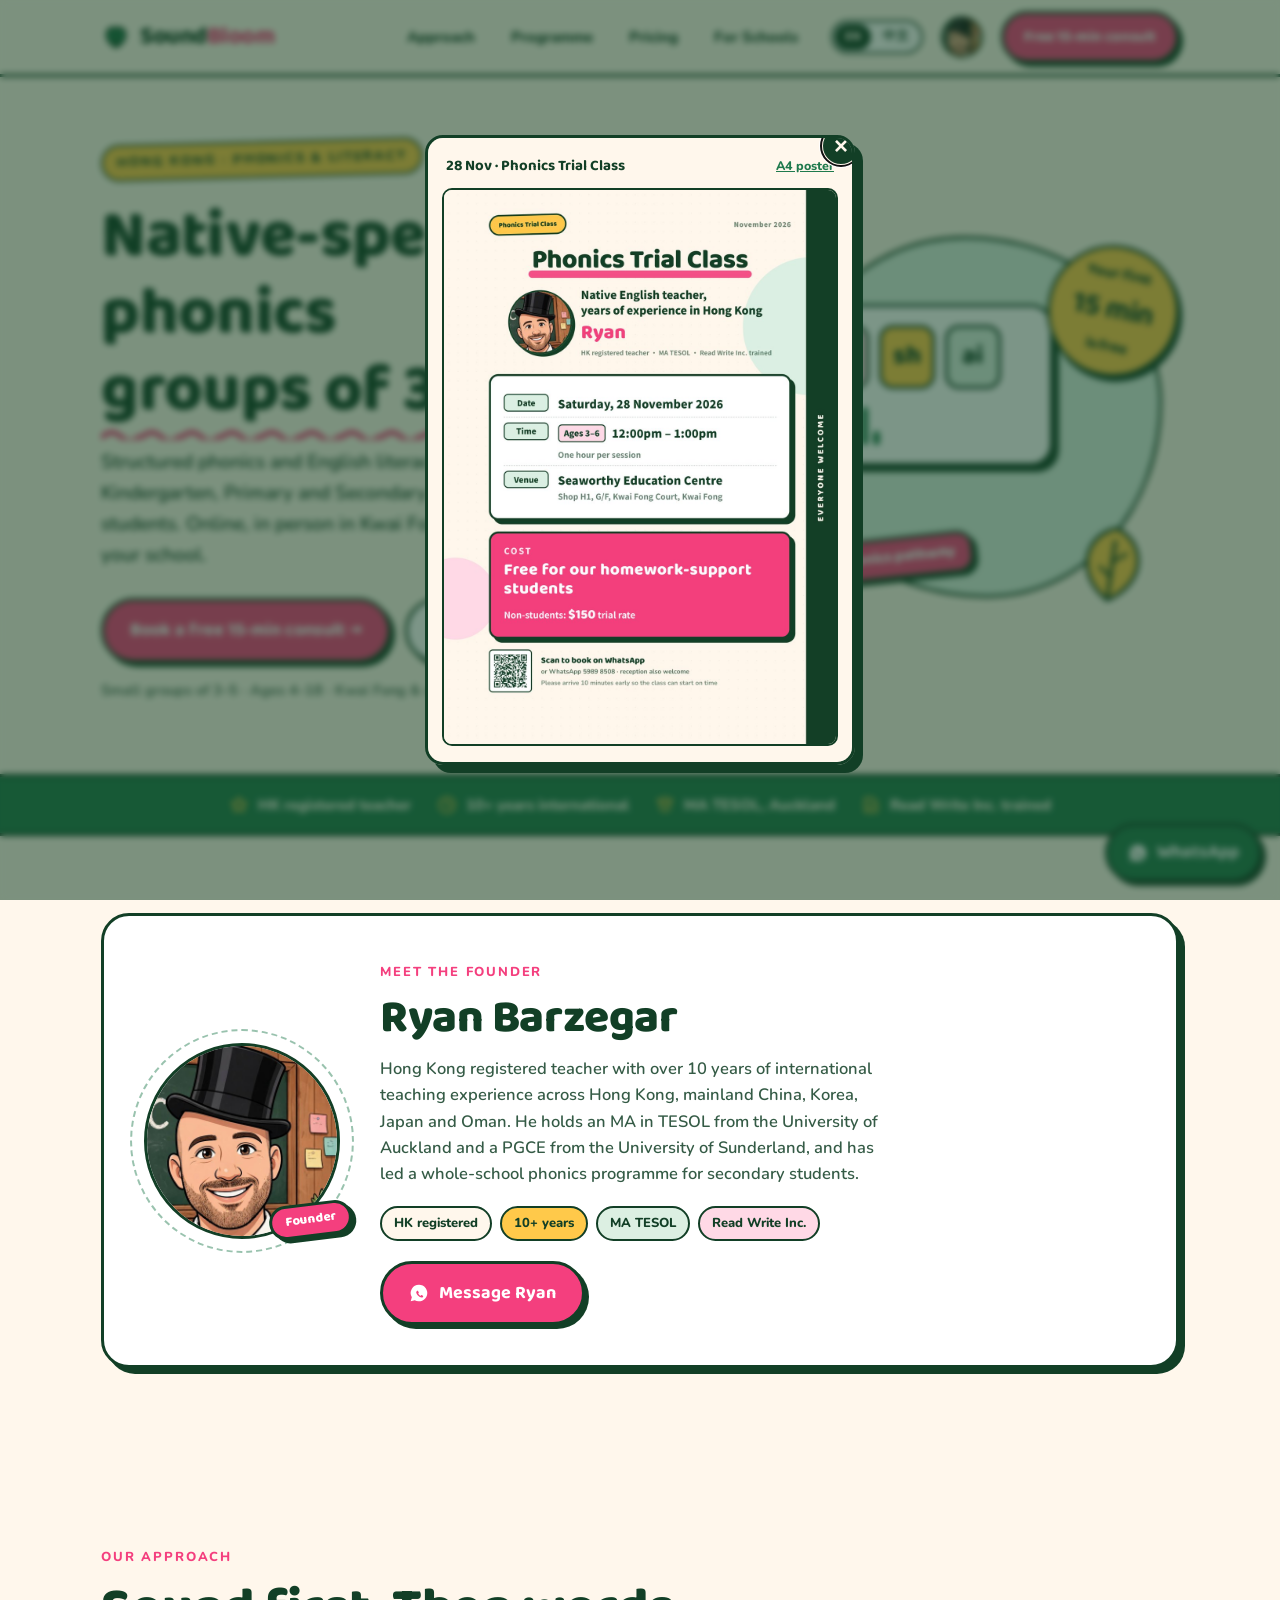
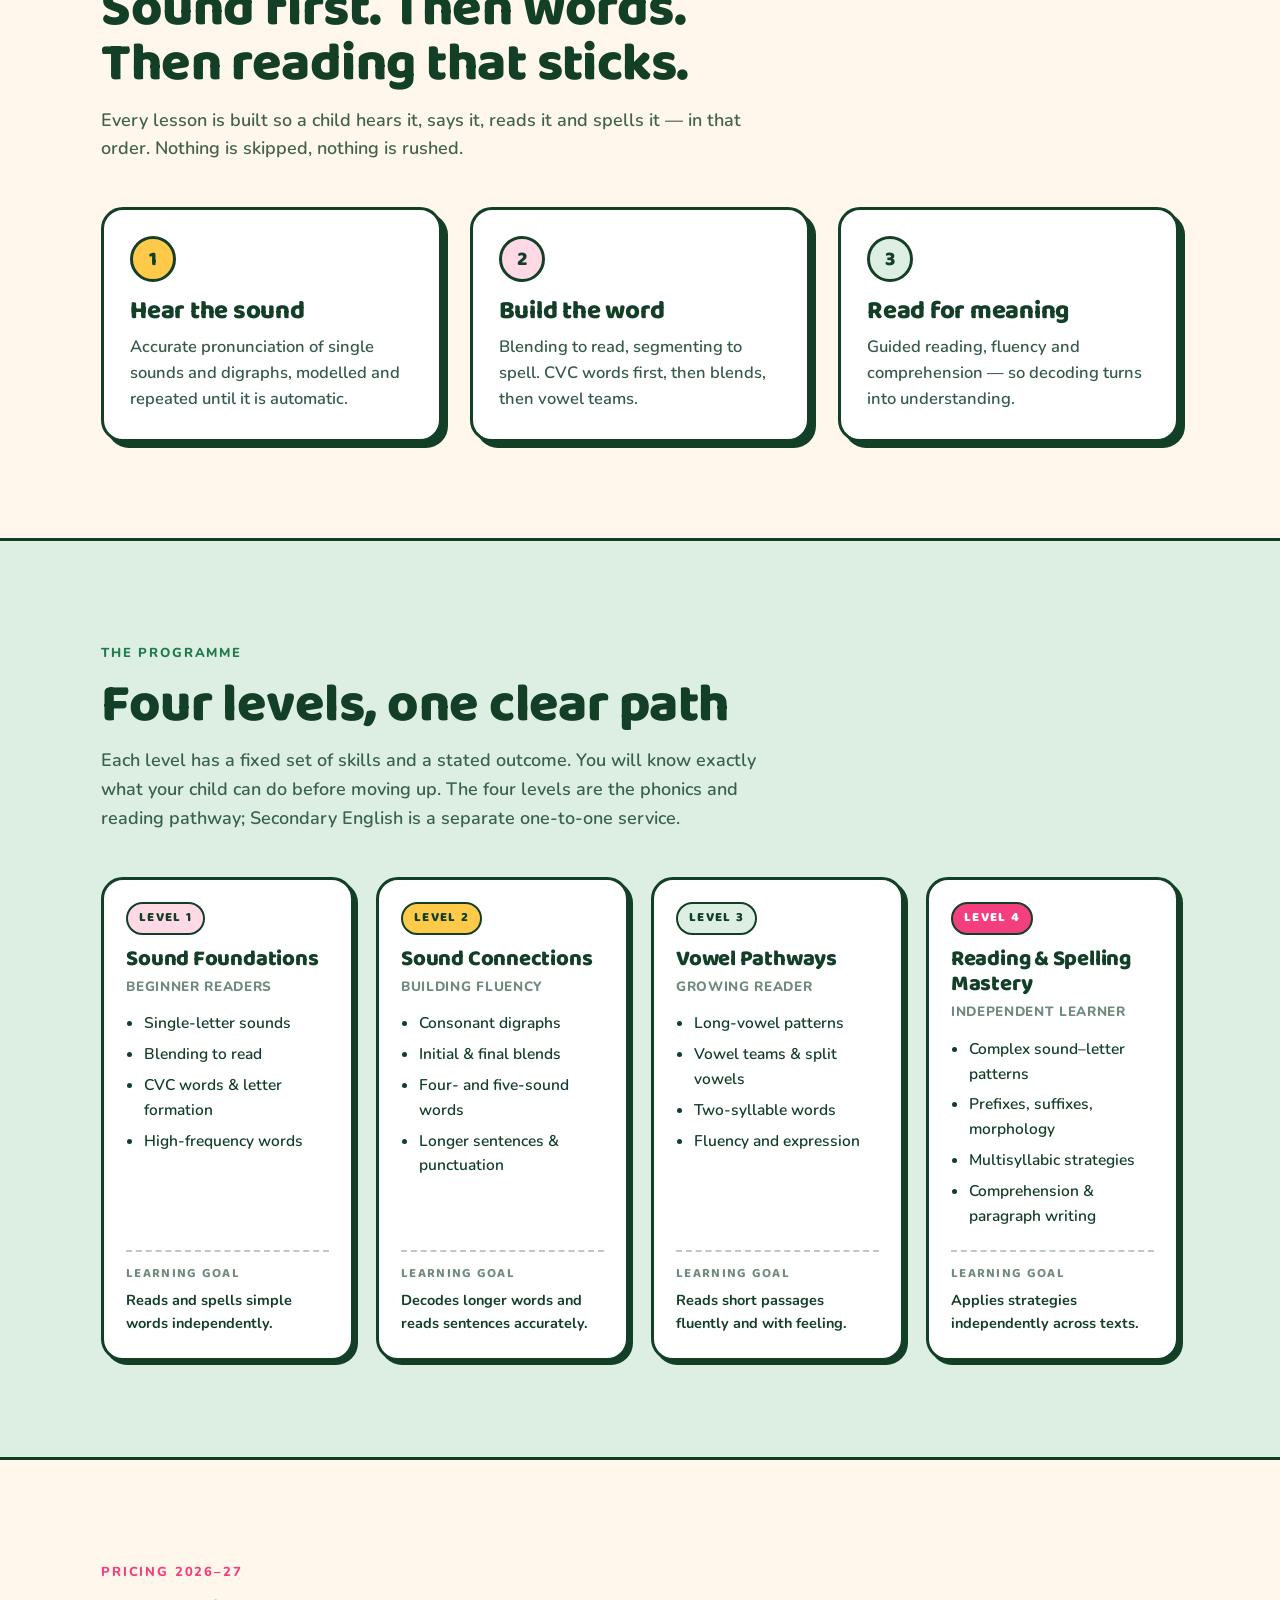
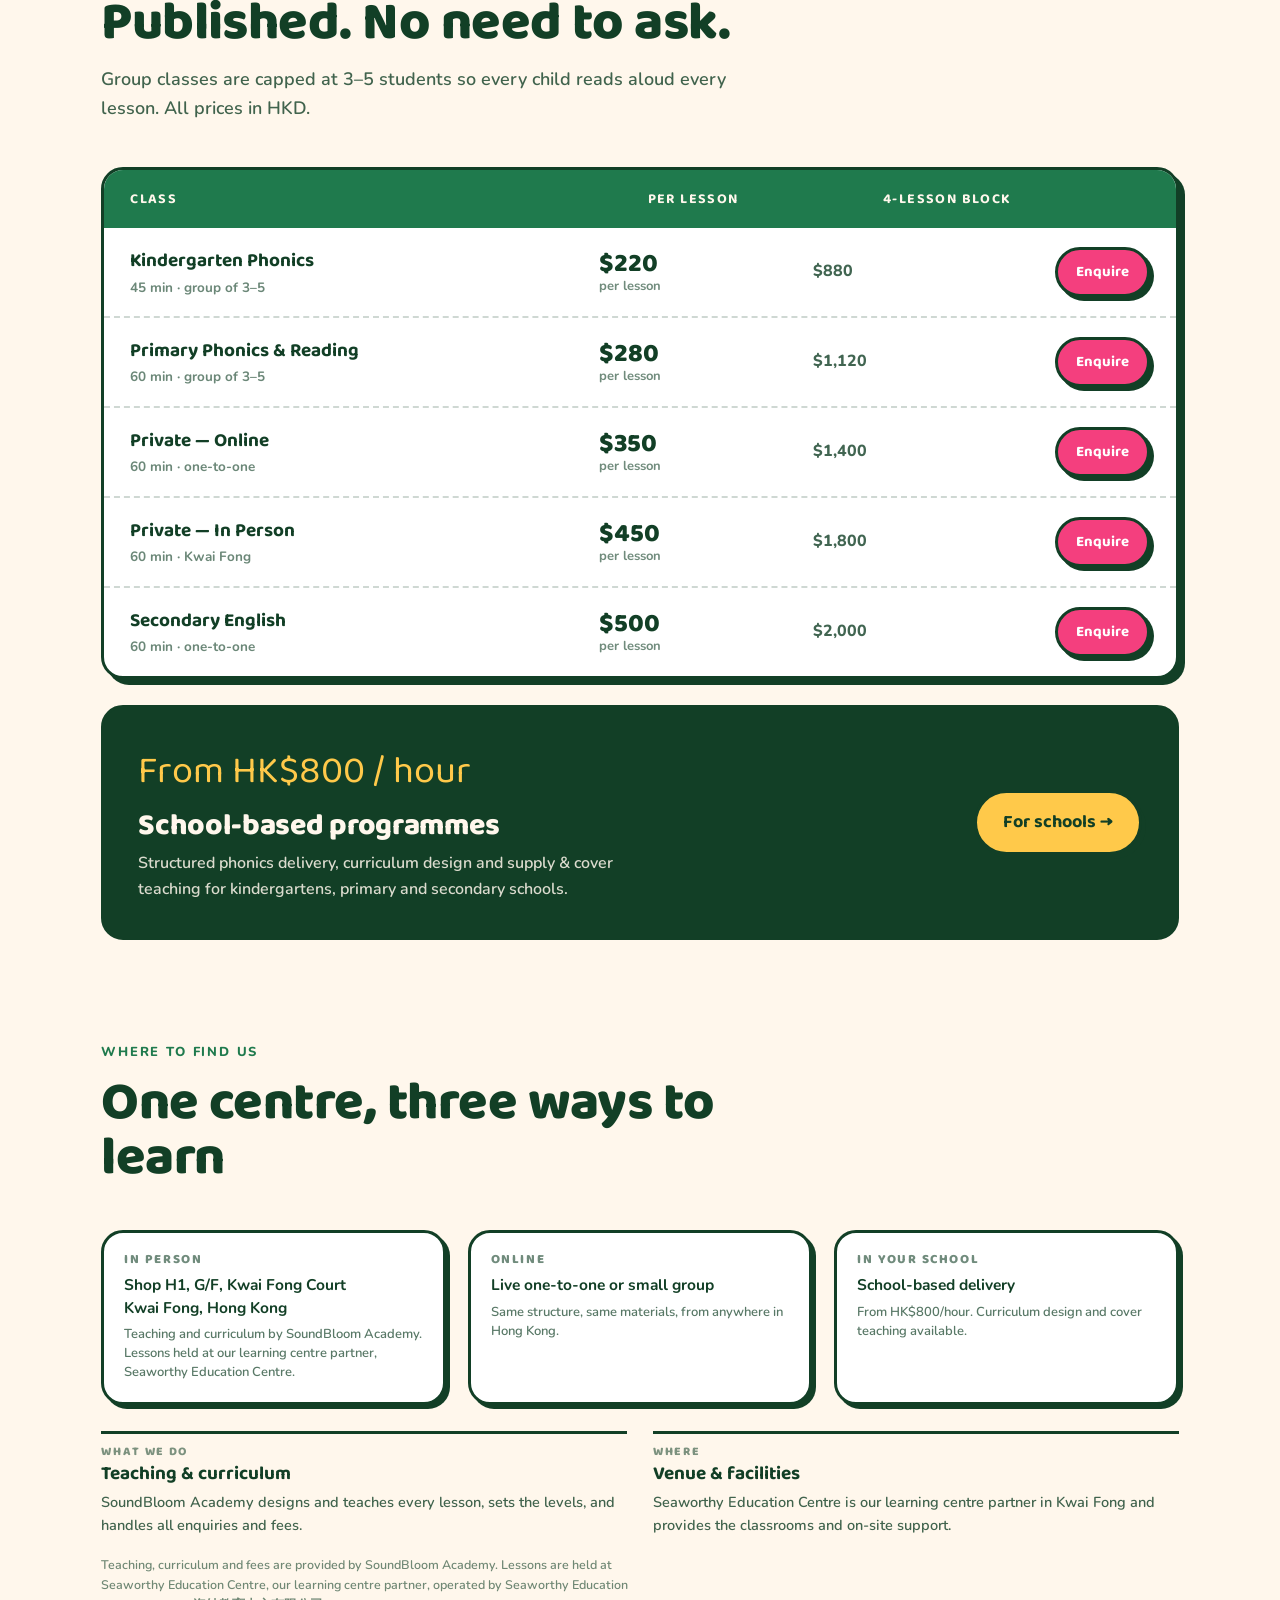
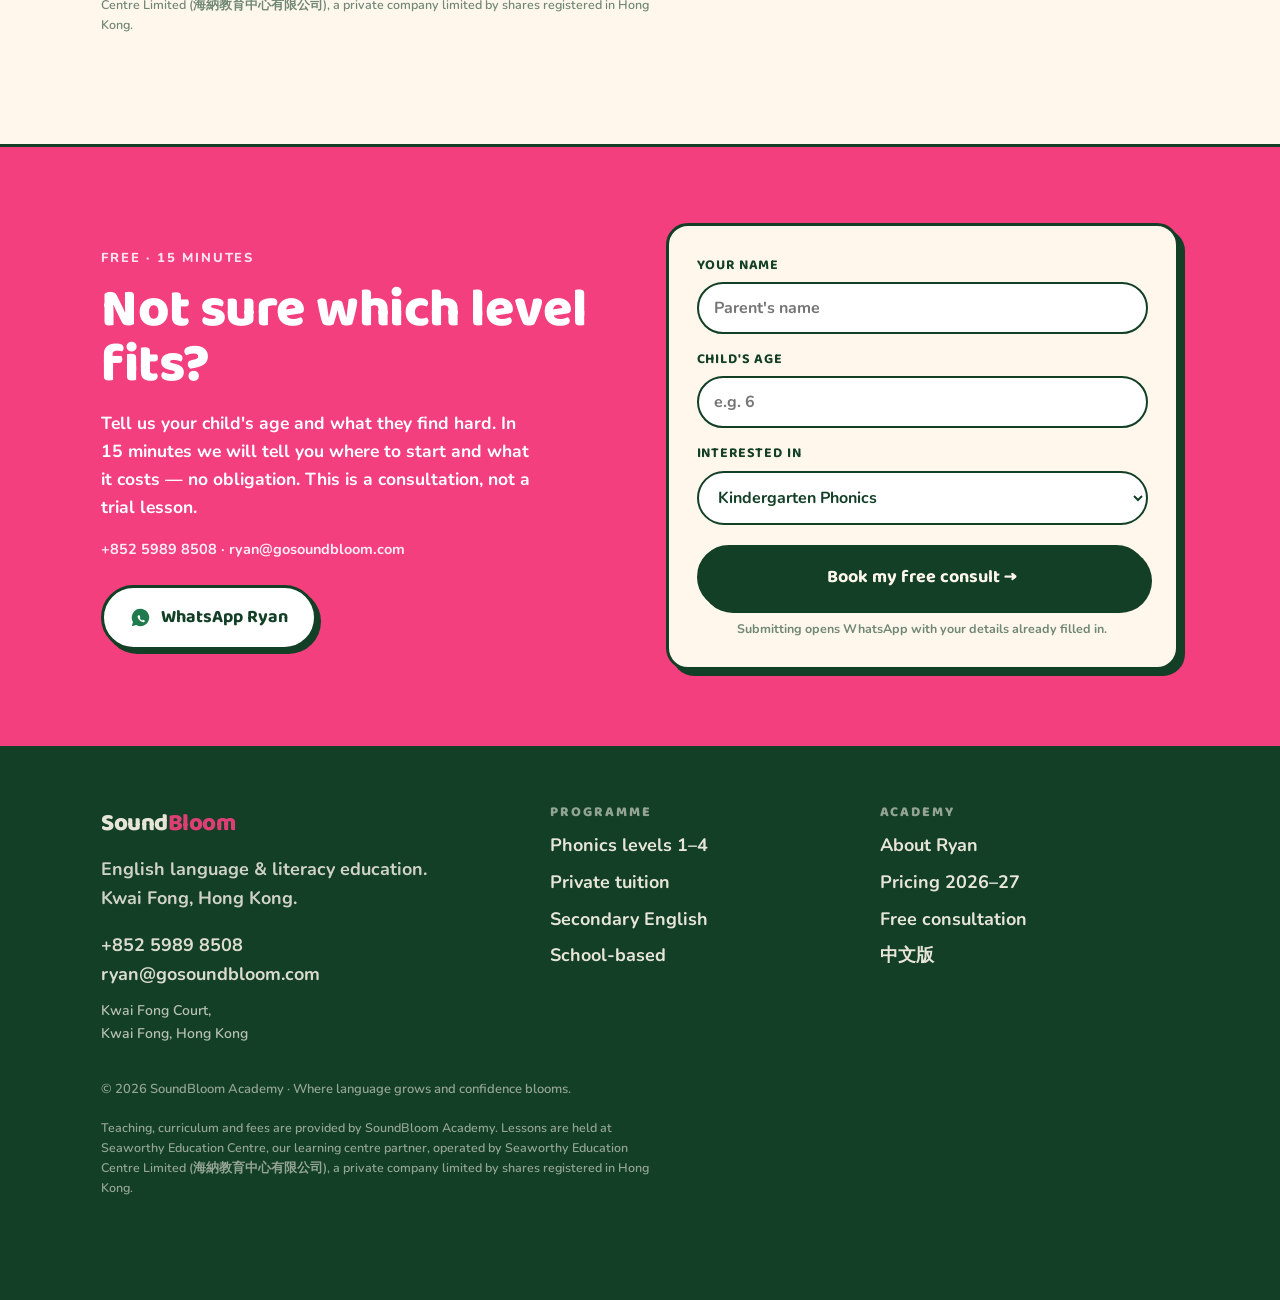
==== commit c421b5d9: "Posters: single 3-6 session only; refresh web images" ====
--- a/en/index.html
+++ b/en/index.html
@@ -351,7 +351,7 @@
       <a href="../assets/SoundBloom-event-en-A4.pdf" target="_blank" rel="noopener">A4 poster</a>
     </div>
     <a href="../assets/SoundBloom-event-en-A4.pdf" target="_blank" rel="noopener">
-      <img src="../assets/event-en.jpg?v=2" alt="Phonics trial class poster: 28 November 2026, ages 6–9 at 11am, ages 3–6 at 12noon" width="1000" height="1414">
+      <img src="../assets/event-en.jpg?v=3" alt="Phonics trial class poster: 28 November 2026, ages 6–9 at 11am, ages 3–6 at 12noon" width="1000" height="1414">
     </a>
   </div>
 </div>
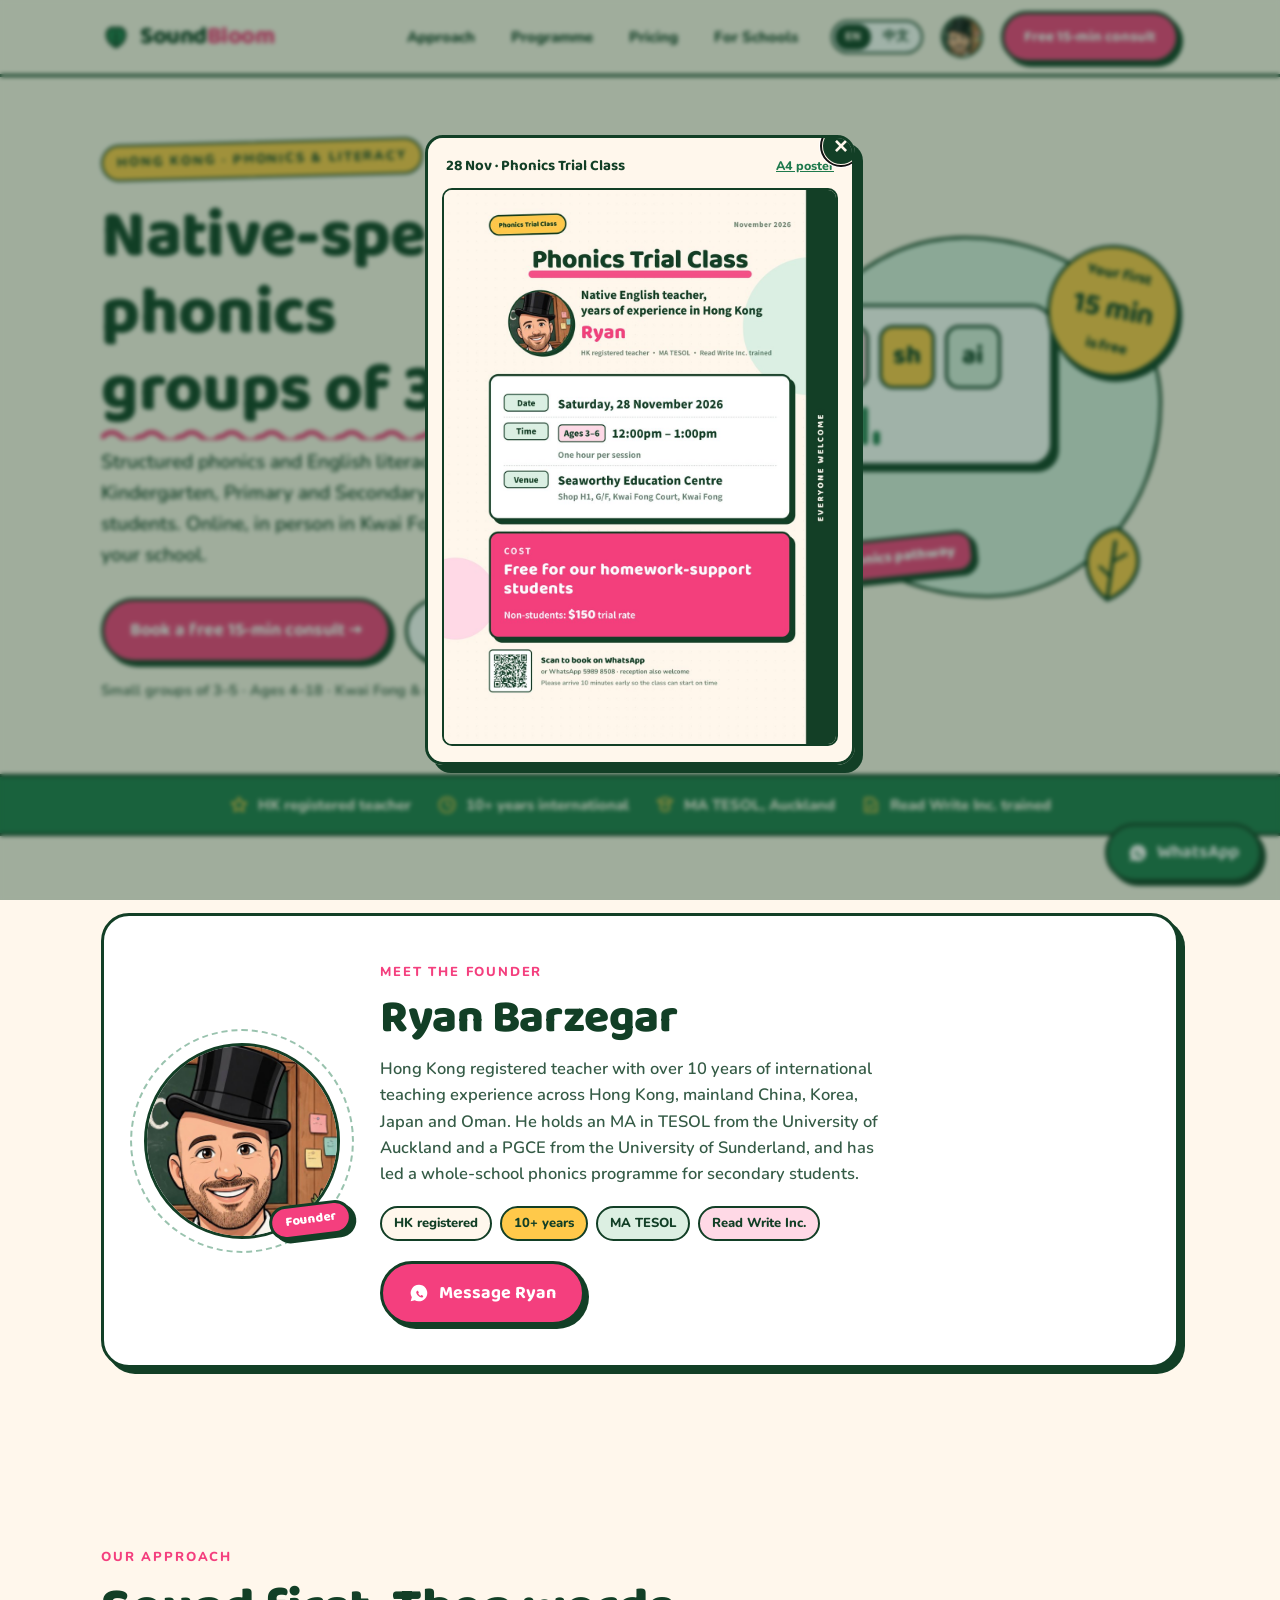
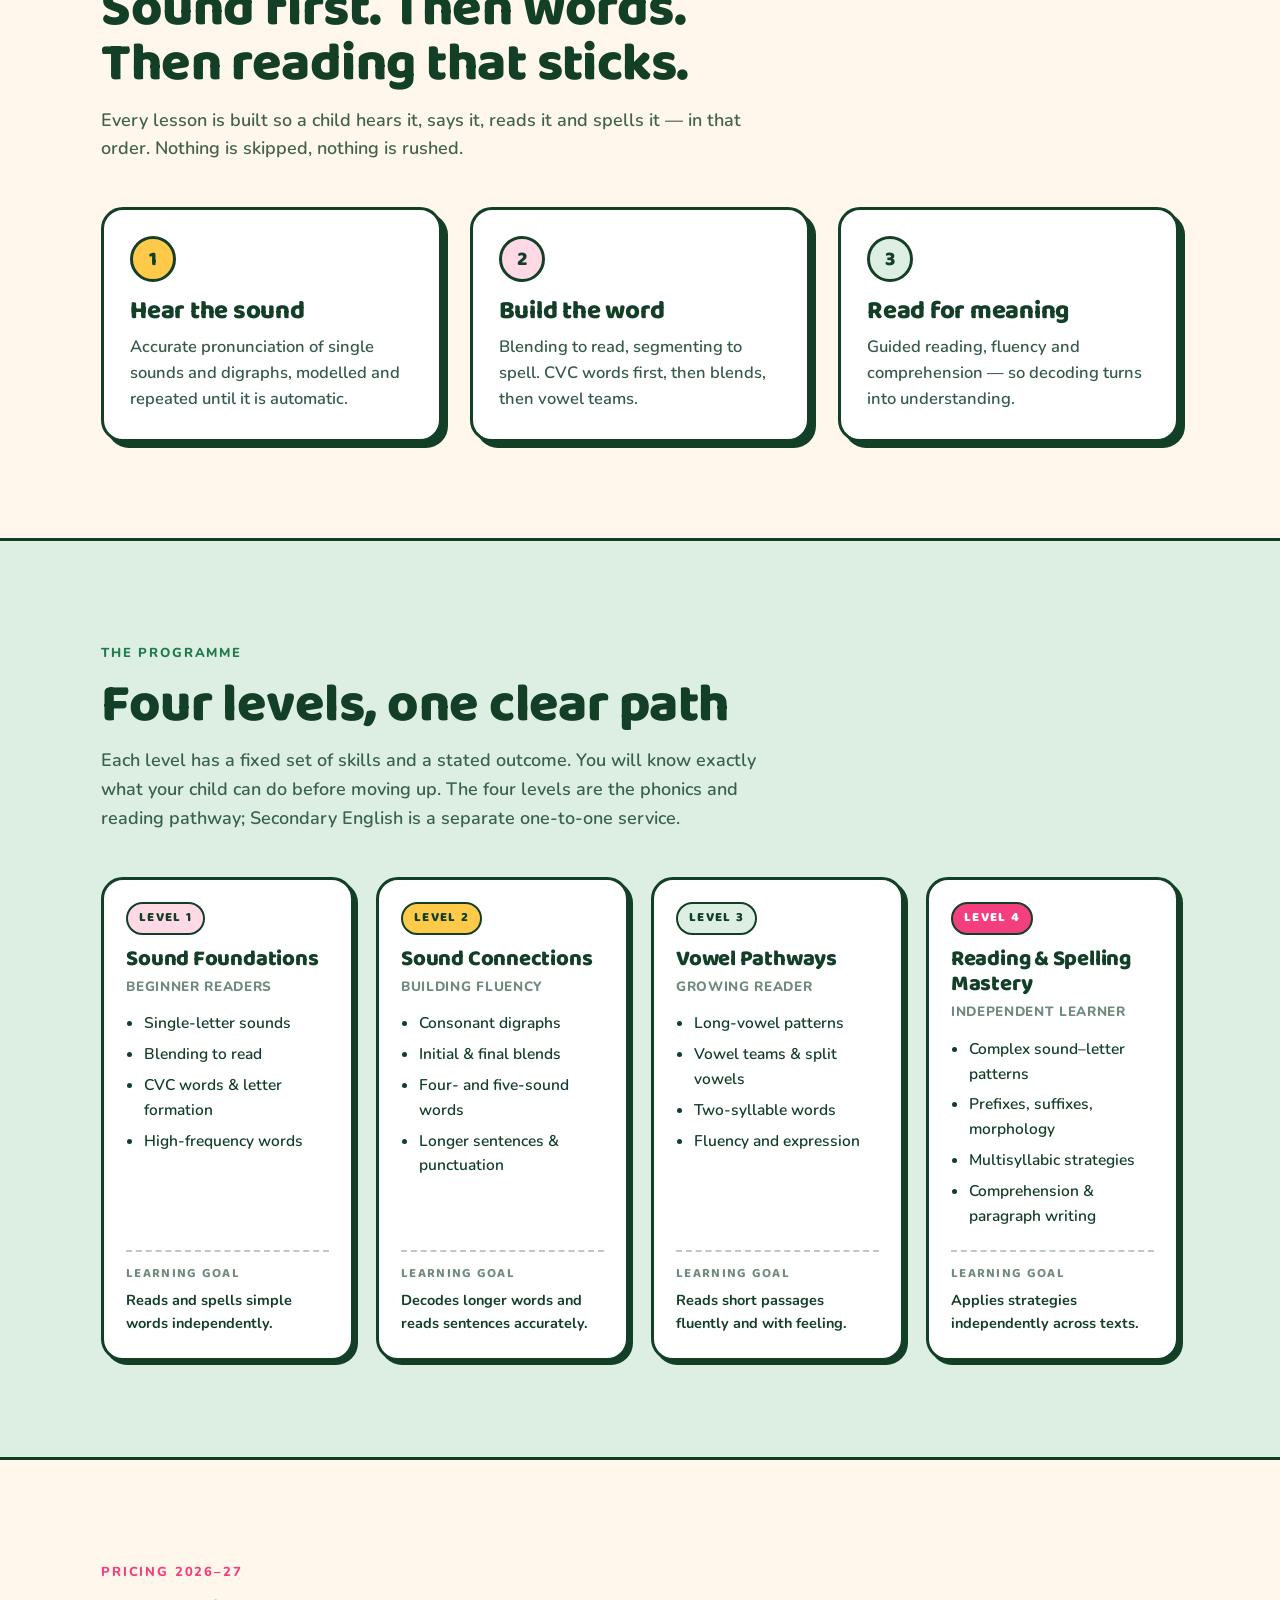
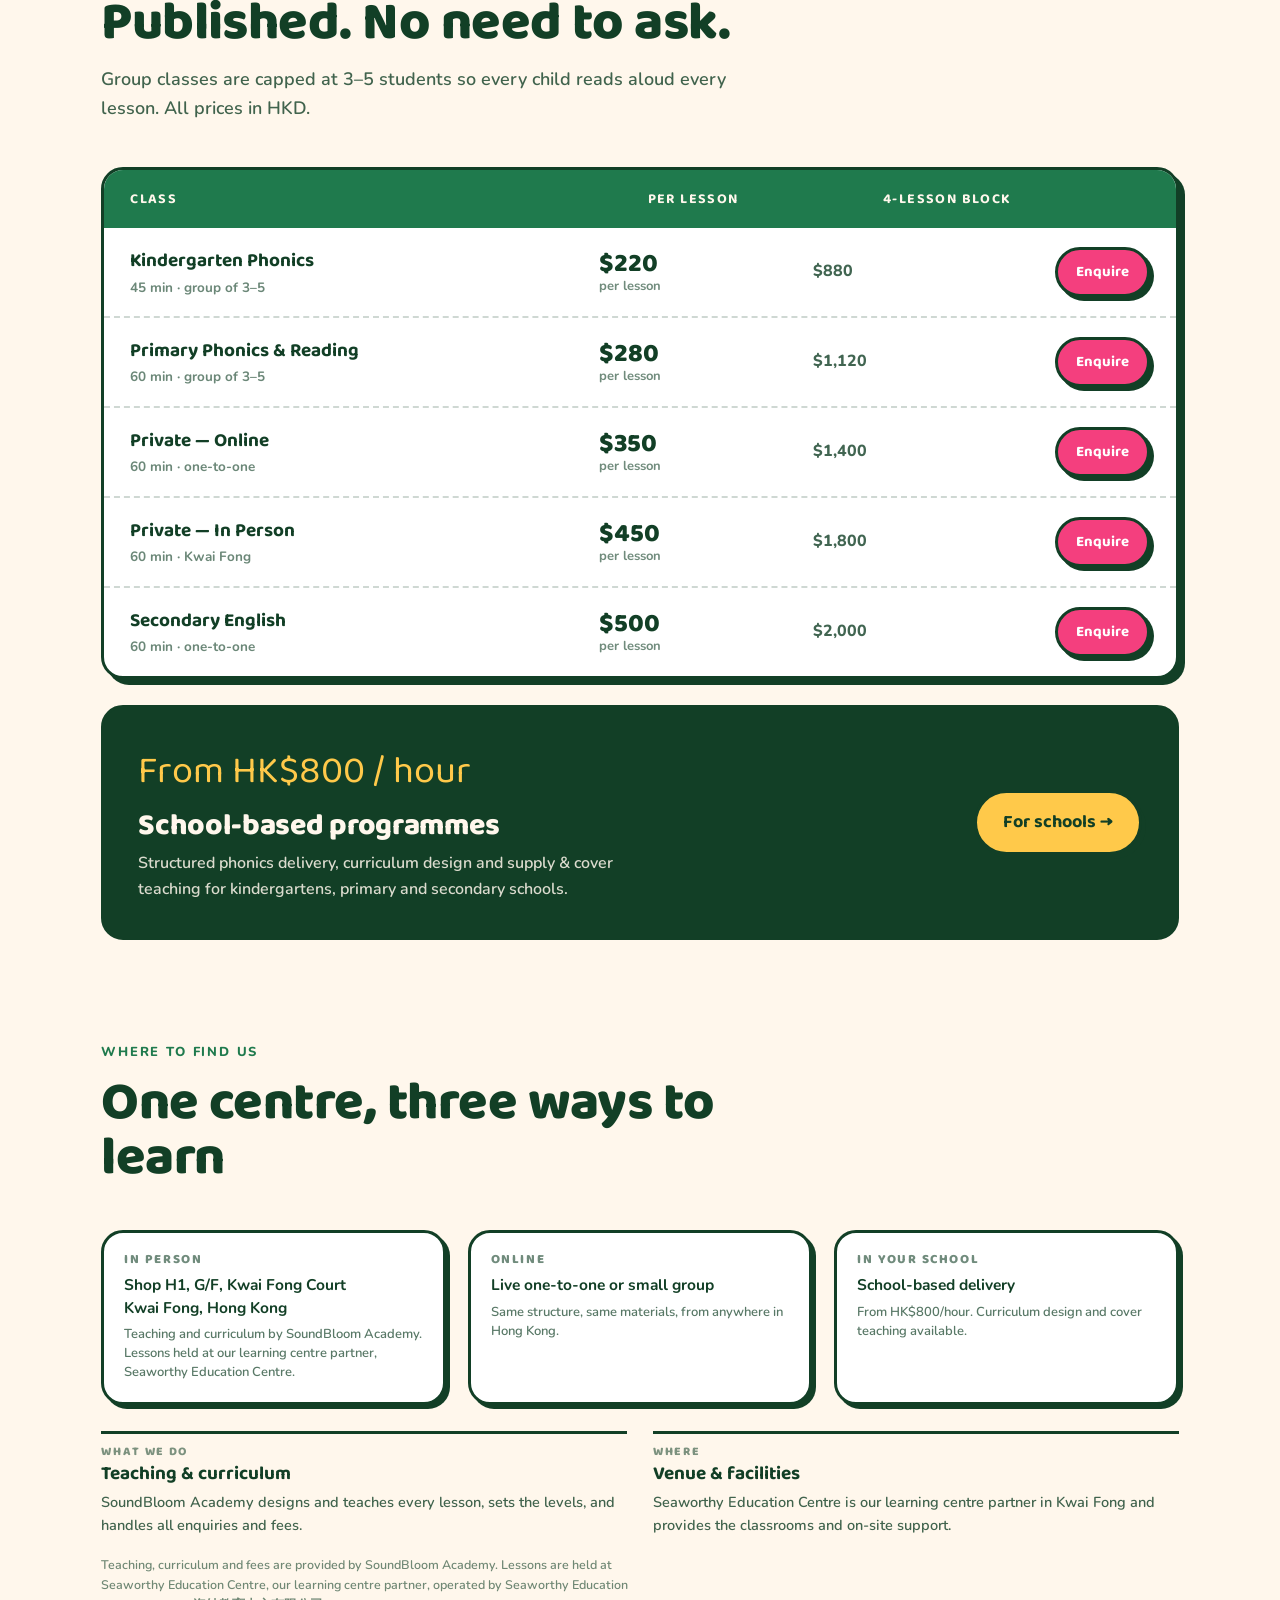
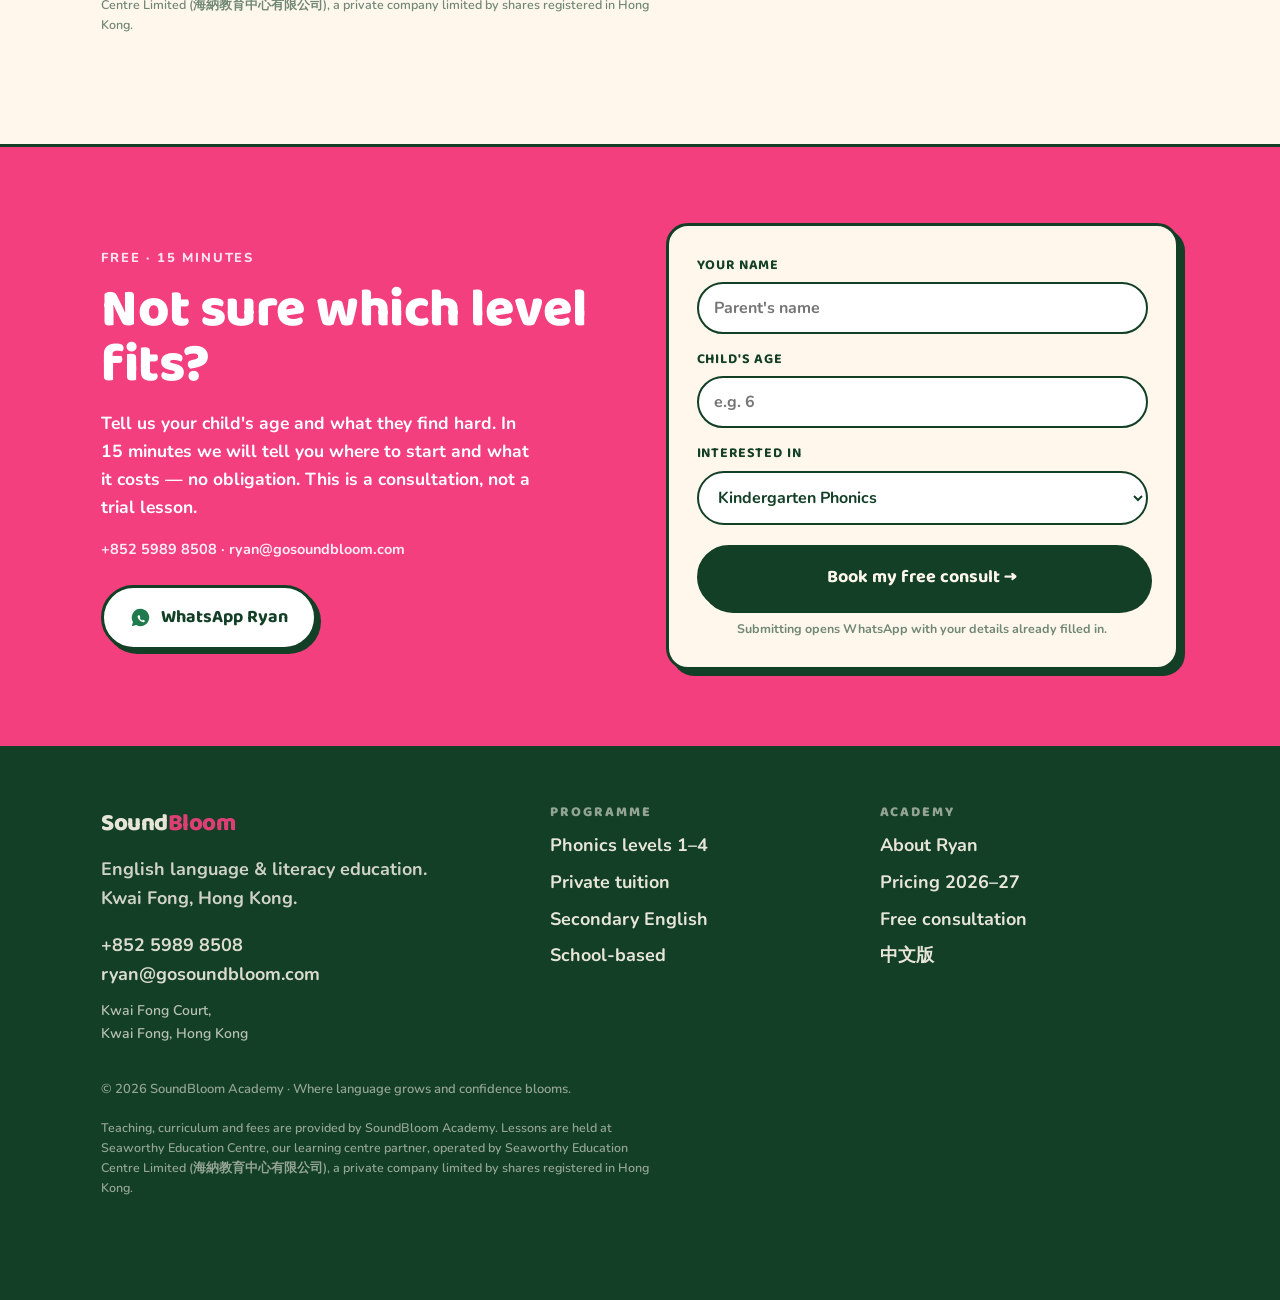
==== commit e1a1f0b9: "Modal: allow ?event=0 to suppress, lighten overlay so header stays visible" ====
--- a/en/index.html
+++ b/en/index.html
@@ -34,7 +34,7 @@
       <a href="../zh/index.html" hreflang="zh-Hant-HK" lang="zh-Hant-HK">中文</a>
     </div>
     <a class="navface" href="#founder" aria-label="Meet Ryan, founder">
-      <img src="../assets/ryan-nav.jpg" alt="Ryan Barzegar, illustrated portrait">
+      <img src="../assets/ryan-nav-2026.jpg" alt="Ryan Barzegar, illustrated portrait">
     </a>
     <a class="btn" href="#consult"><span class="full">Free 15-min consult</span><span class="short">Book</span></a>
   </div>
@@ -88,7 +88,7 @@
     <div class="fcard">
       <div class="portrait">
         <div class="ring" aria-hidden="true"></div>
-        <div class="face"><img src="../assets/ryan-avatar.jpg" alt="Ryan Barzegar, Founder and Lead Educator"></div>
+        <div class="face"><img src="../assets/ryan-avatar-2026.jpg" alt="Ryan Barzegar, Founder and Lead Educator"></div>
         <div class="sticker founder">Founder</div>
       </div>
       <div>
@@ -360,6 +360,8 @@
 (function(){
   var m=document.getElementById('sbModal');
   if(!m) return;
+  // ?event=0 可以暫時唔彈（方便睇網頁）
+  if(new URLSearchParams(location.search).get('event')==='0') return;
   function open(){ m.classList.add('open'); document.body.style.overflow='hidden'; var x=m.querySelector('.x'); if(x) x.focus(); }
   function close(){ m.classList.remove('open'); document.body.style.overflow=''; }
   m.querySelector('.x').addEventListener('click', close);
--- a/assets/style.css
+++ b/assets/style.css
@@ -379,7 +379,7 @@
 .roles p{margin:0;font-weight:600;font-size:14.5px;line-height:1.6;opacity:.8}
 
 /* ---------- event popup ---------- */
-.sb-modal{position:fixed;inset:0;z-index:9999;display:none;align-items:center;justify-content:center;padding:18px;background:rgba(18,63,38,.55);-webkit-backdrop-filter:blur(3px);backdrop-filter:blur(3px)}
+.sb-modal{position:fixed;inset:0;z-index:9999;display:none;align-items:center;justify-content:center;padding:18px;background:rgba(18,63,38,.40);-webkit-backdrop-filter:blur(2px);backdrop-filter:blur(2px)}
 .sb-modal.open{display:flex}
 .sb-modal .box{position:relative;width:min(430px,100%);max-height:90vh;overflow:auto;background:#FFF7EC;border:3px solid var(--ink);border-radius:18px;box-shadow:8px 8px 0 var(--ink);padding:14px 14px 16px;animation:sbPop .28s ease-out}
 @keyframes sbPop{from{transform:scale(.94)}to{transform:scale(1)}}
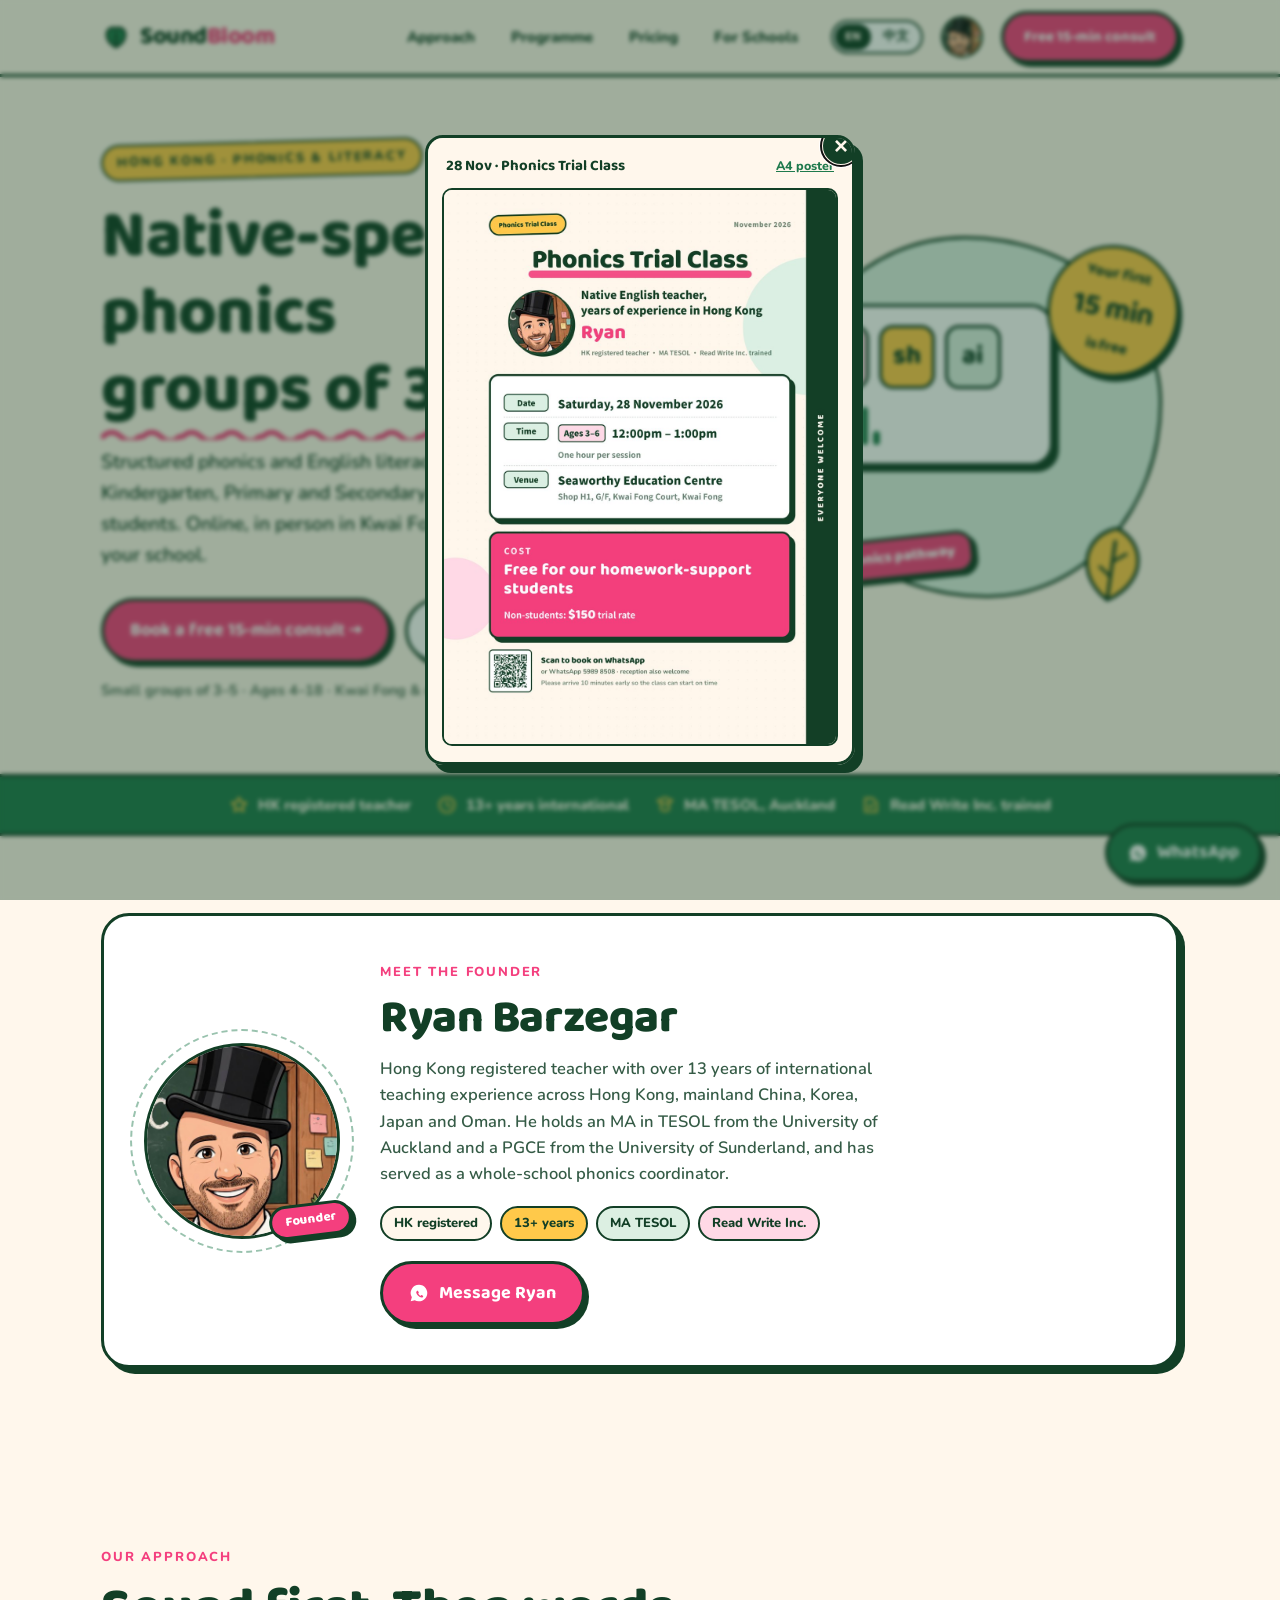
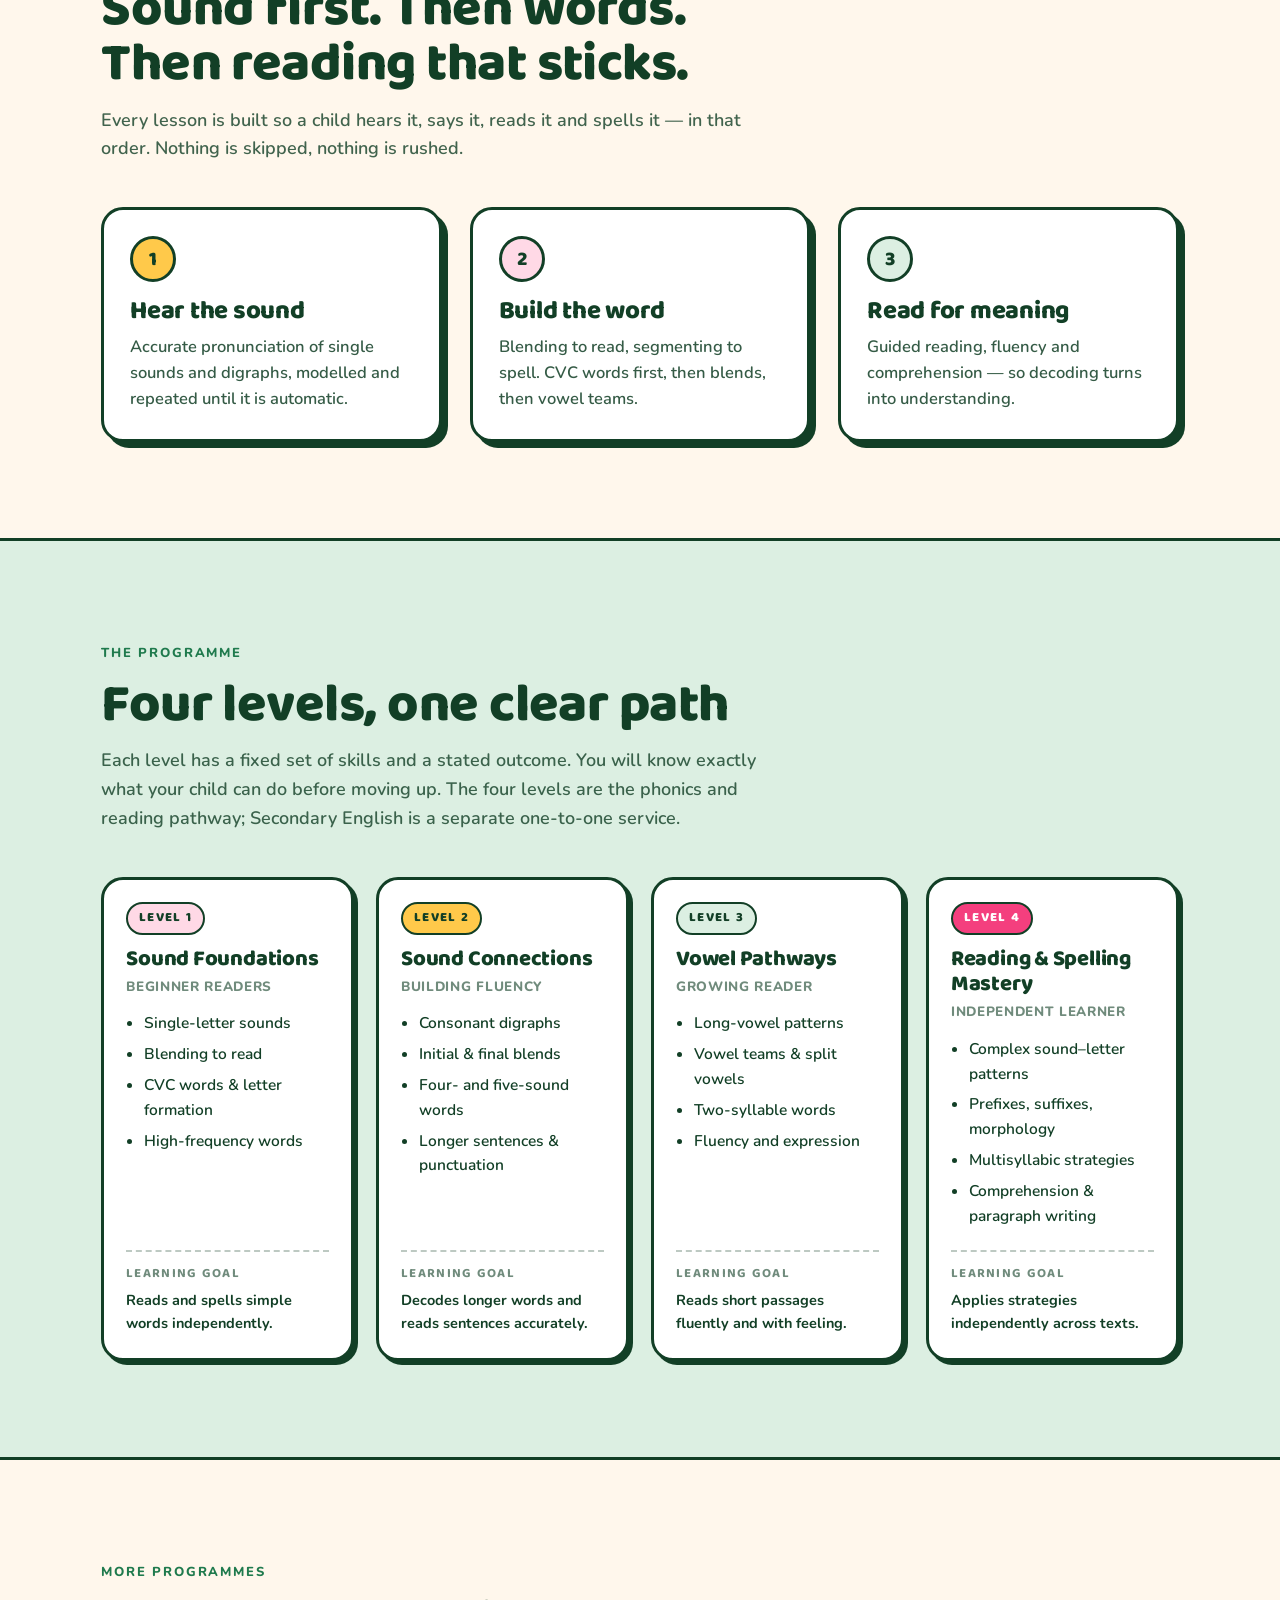
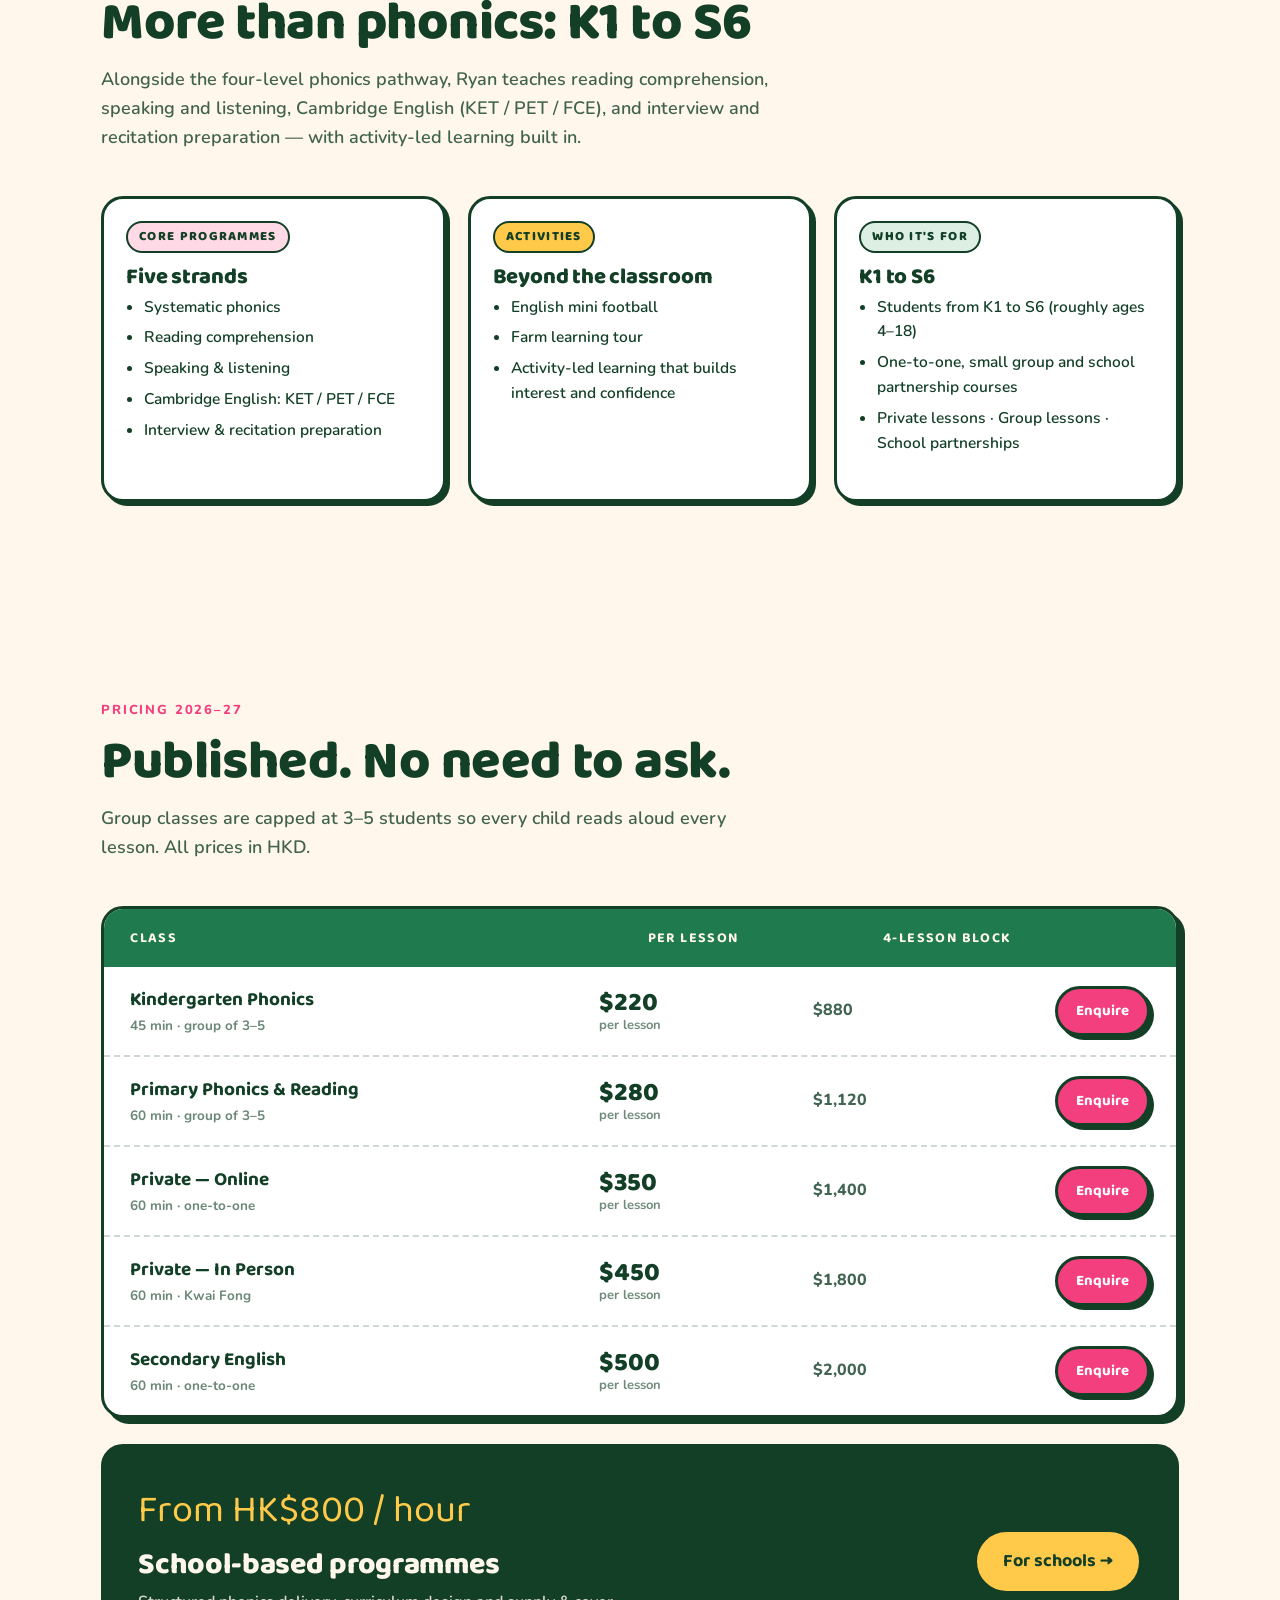
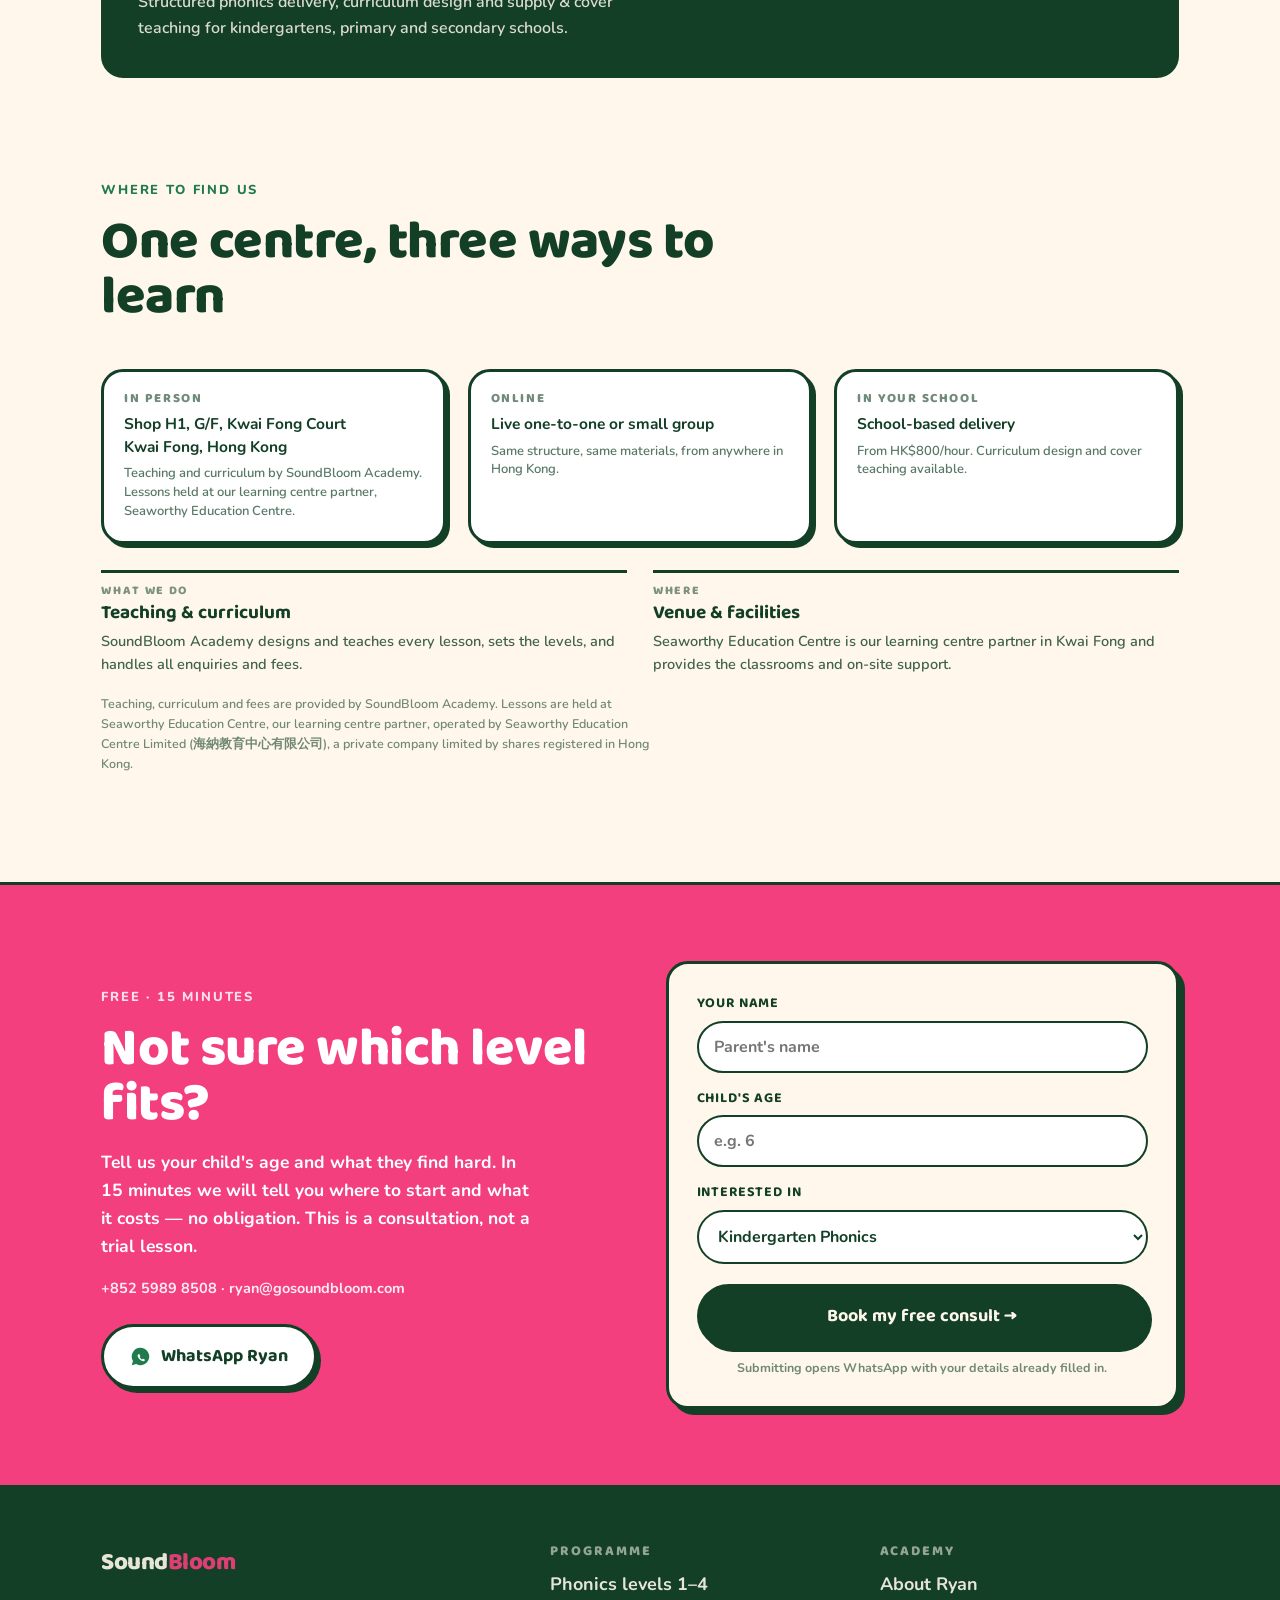
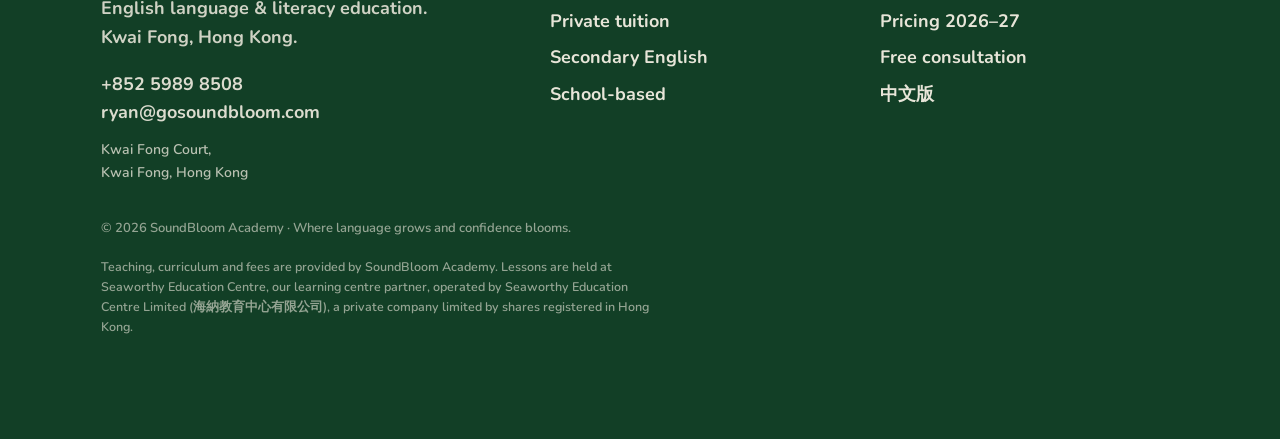
==== commit b7dca1ff: "Add 'more programmes' section (Cambridge, speaking, mini football, farm tour, K1-S6) + 13 years / ph" ====
--- a/en/index.html
+++ b/en/index.html
@@ -77,7 +77,7 @@
 <div class="trust">
   <div class="wrap">
     <span><svg viewBox="0 0 24 24" fill="none"><path d="M12 3l2.6 5.6 6.1.8-4.5 4.2 1.2 6-5.4-3-5.4 3 1.2-6L3.3 9.4l6.1-.8z" stroke="#FFC94A" stroke-width="2" stroke-linejoin="round"/></svg>HK registered teacher</span>
-    <span><svg viewBox="0 0 24 24" fill="none"><circle cx="12" cy="12" r="9" stroke="#FFC94A" stroke-width="2"/><path d="M12 7v5l4 2" stroke="#FFC94A" stroke-width="2" stroke-linecap="round"/></svg>10+ years international</span>
+    <span><svg viewBox="0 0 24 24" fill="none"><circle cx="12" cy="12" r="9" stroke="#FFC94A" stroke-width="2"/><path d="M12 7v5l4 2" stroke="#FFC94A" stroke-width="2" stroke-linecap="round"/></svg>13+ years international</span>
     <span><svg viewBox="0 0 24 24" fill="none"><path d="M3 7l9-4 9 4-9 4z" stroke="#FFC94A" stroke-width="2" stroke-linejoin="round"/><path d="M7 10v6c0 1.7 2.2 3 5 3s5-1.3 5-3v-6" stroke="#FFC94A" stroke-width="2"/></svg>MA TESOL, Auckland</span>
     <span><svg viewBox="0 0 24 24" fill="none"><path d="M5 4h9l5 5v11H5z" stroke="#FFC94A" stroke-width="2" stroke-linejoin="round"/><path d="M9 13l2 2 4-4" stroke="#FFC94A" stroke-width="2" stroke-linecap="round"/></svg>Read Write Inc. trained</span>
   </div>
@@ -94,9 +94,9 @@
       <div>
         <div class="eyebrow" style="color:var(--pink)">Meet the founder</div>
         <h2 style="font-size:clamp(28px,3.6vw,46px);margin:10px 0 0">Ryan Barzegar</h2>
-        <p class="fbio">Hong Kong registered teacher with over 10 years of international teaching experience across Hong Kong, mainland China, Korea, Japan and Oman. He holds an MA in TESOL from the University of Auckland and a PGCE from the University of Sunderland, and has led a whole-school phonics programme for secondary students.</p>
+        <p class="fbio">Hong Kong registered teacher with over 13 years of international teaching experience across Hong Kong, mainland China, Korea, Japan and Oman. He holds an MA in TESOL from the University of Auckland and a PGCE from the University of Sunderland, and has served as a whole-school phonics coordinator.</p>
         <div class="creds">
-          <span>HK registered</span><span>10+ years</span><span>MA TESOL</span><span>Read Write Inc.</span>
+          <span>HK registered</span><span>13+ years</span><span>MA TESOL</span><span>Read Write Inc.</span>
         </div>
         <a class="btn" target="_blank" rel="noopener" href="https://wa.me/85259898508?text=Hi%20Ryan%2C%20I%27d%20like%20to%20book%20the%20free%2015-min%20parent%20consultation.%20My%20child%27s%20age%20is%3A%20">
           <svg width="20" height="20" viewBox="0 0 24 24" fill="#fff" aria-hidden="true"><path d="M12 2a10 10 0 00-8.6 15.1L2 22l5-1.3A10 10 0 1012 2zm5.3 14.1c-.2.6-1.3 1.2-1.8 1.2-.5.1-1 .1-1.6-.1-1.2-.4-3-1.6-4.2-3.4-.7-1-1.2-2.1-1-3 .1-.6.5-1.1.9-1.3.2-.1.4-.1.5-.1h.4c.2 0 .4 0 .5.4l.7 1.7c.1.2 0 .4-.1.5l-.3.4c-.1.1-.2.3-.1.5.4.8 1.6 2 2.4 2.4.2.1.4 0 .5-.1l.5-.6c.1-.2.3-.2.5-.1l1.6.8c.2.1.3.3.3.4 0 .2 0 .8-.2 1z"/></svg>
@@ -157,6 +157,47 @@
         <div class="age">Independent learner</div>
         <ul><li>Complex sound–letter patterns</li><li>Prefixes, suffixes, morphology</li><li>Multisyllabic strategies</li><li>Comprehension &amp; paragraph writing</li></ul>
         <div class="out"><b>Learning goal</b>Applies strategies independently across texts.</div>
+      </article>
+    </div>
+  </div>
+</section>
+
+<section class="pad" id="more">
+  <div class="wrap">
+    <div class="sec-head">
+      <div class="eyebrow" style="color:var(--green)">More programmes</div>
+      <h2 style="margin-top:12px">More than phonics: K1 to S6</h2>
+      <p>Alongside the four-level phonics pathway, Ryan teaches reading comprehension, speaking and listening, Cambridge English (KET / PET / FCE), and interview and recitation preparation &mdash; with activity-led learning built in.</p>
+    </div>
+    <div class="levels-grid three">
+      <article class="lvl">
+        <span class="tag">Core programmes</span>
+        <h3>Five strands</h3>
+        <ul>
+          <li>Systematic phonics</li>
+          <li>Reading comprehension</li>
+          <li>Speaking &amp; listening</li>
+          <li>Cambridge English: KET / PET / FCE</li>
+          <li>Interview &amp; recitation preparation</li>
+        </ul>
+      </article>
+      <article class="lvl">
+        <span class="tag">Activities</span>
+        <h3>Beyond the classroom</h3>
+        <ul>
+          <li>English mini football</li>
+          <li>Farm learning tour</li>
+          <li>Activity-led learning that builds interest and confidence</li>
+        </ul>
+      </article>
+      <article class="lvl">
+        <span class="tag">Who it's for</span>
+        <h3>K1 to S6</h3>
+        <ul>
+          <li>Students from K1 to S6 (roughly ages 4–18)</li>
+          <li>One-to-one, small group and school partnership courses</li>
+          <li>Private lessons · Group lessons · School partnerships</li>
+        </ul>
       </article>
     </div>
   </div>
--- a/assets/style.css
+++ b/assets/style.css
@@ -391,3 +391,8 @@
 .sb-modal img{width:100%;height:auto;display:block;border-radius:10px;border:2px solid var(--ink)}
 @media(max-width:480px){.sb-modal{padding:12px}.sb-modal .box{padding:10px 10px 12px}.sb-modal .x{width:38px;height:38px;top:-11px;right:-2px;font-size:21px}}
 @media(prefers-reduced-motion:reduce){.sb-modal .box{animation:none}}
+
+/* three-up variant of the level cards */
+.levels-grid.three{grid-template-columns:repeat(3,1fr)}
+@media(max-width:900px){.levels-grid.three{grid-template-columns:1fr}}
+.levels-grid.three .lvl{min-height:0}
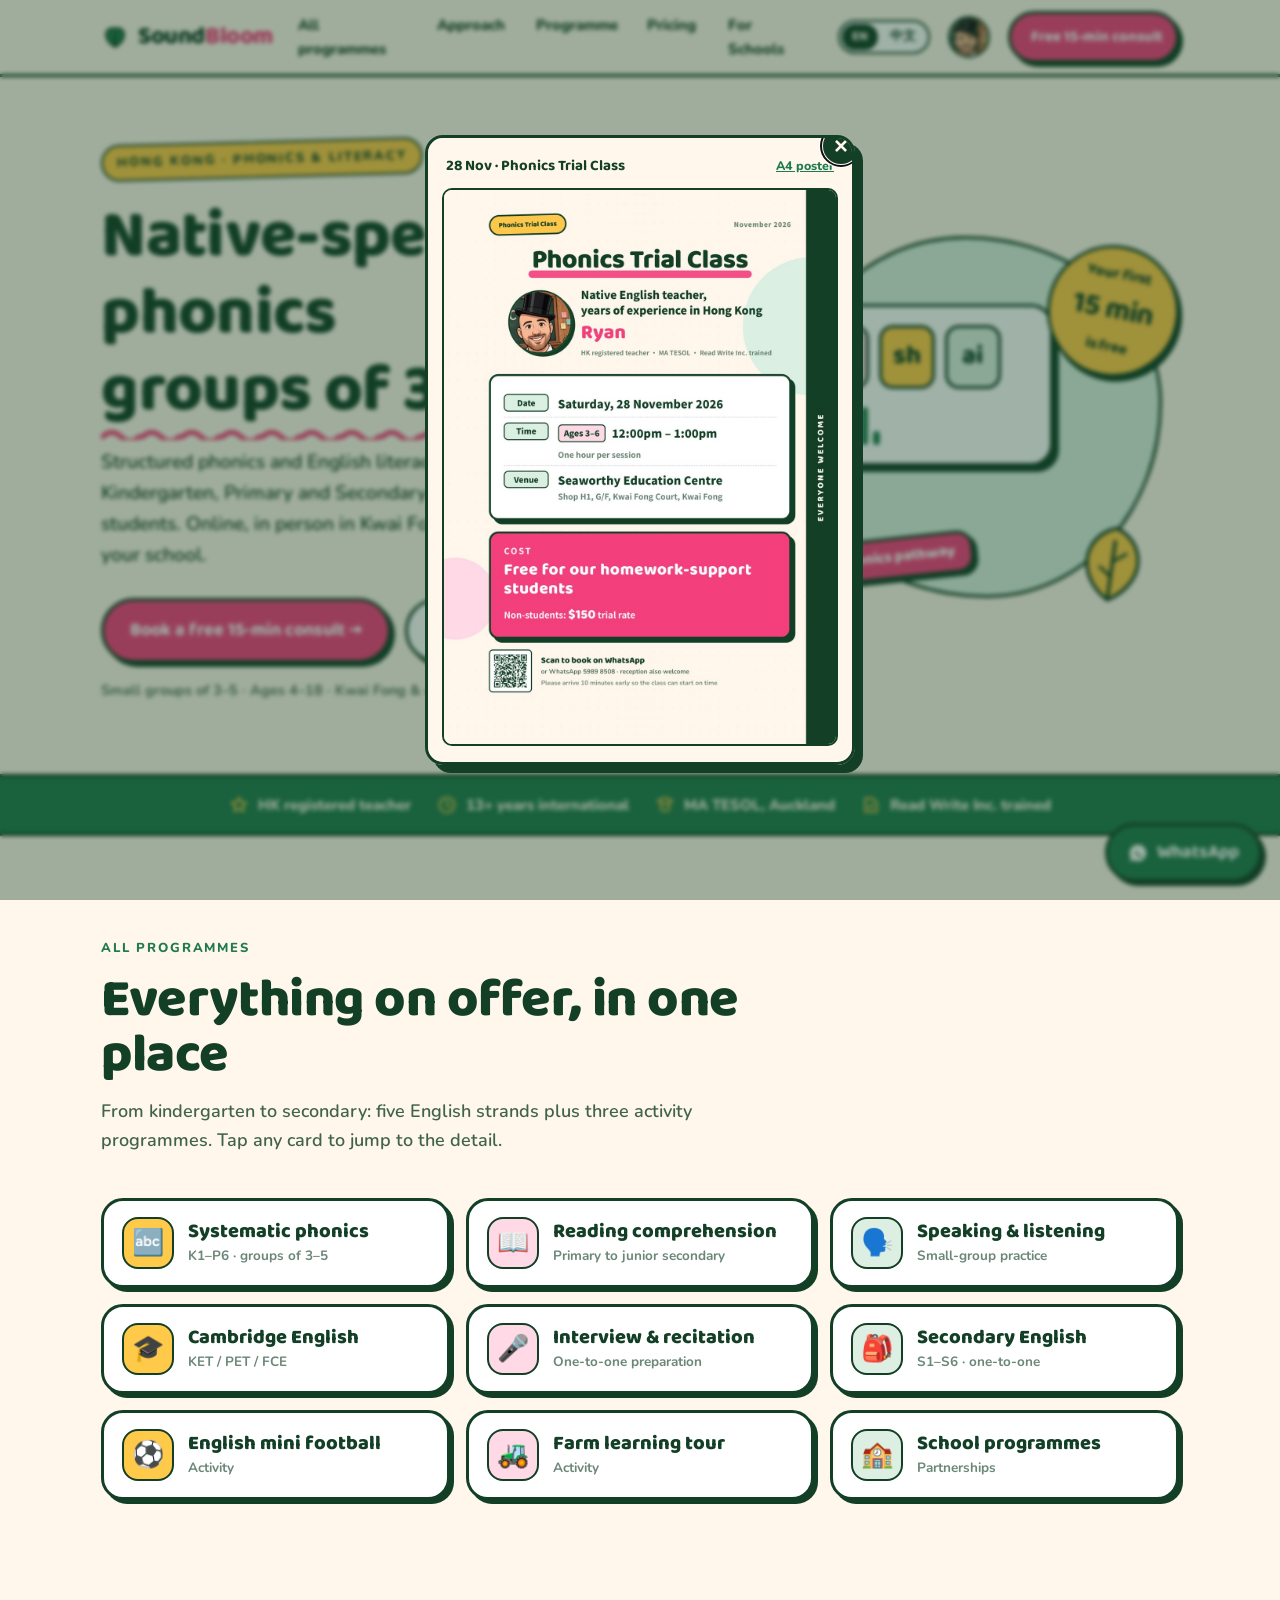
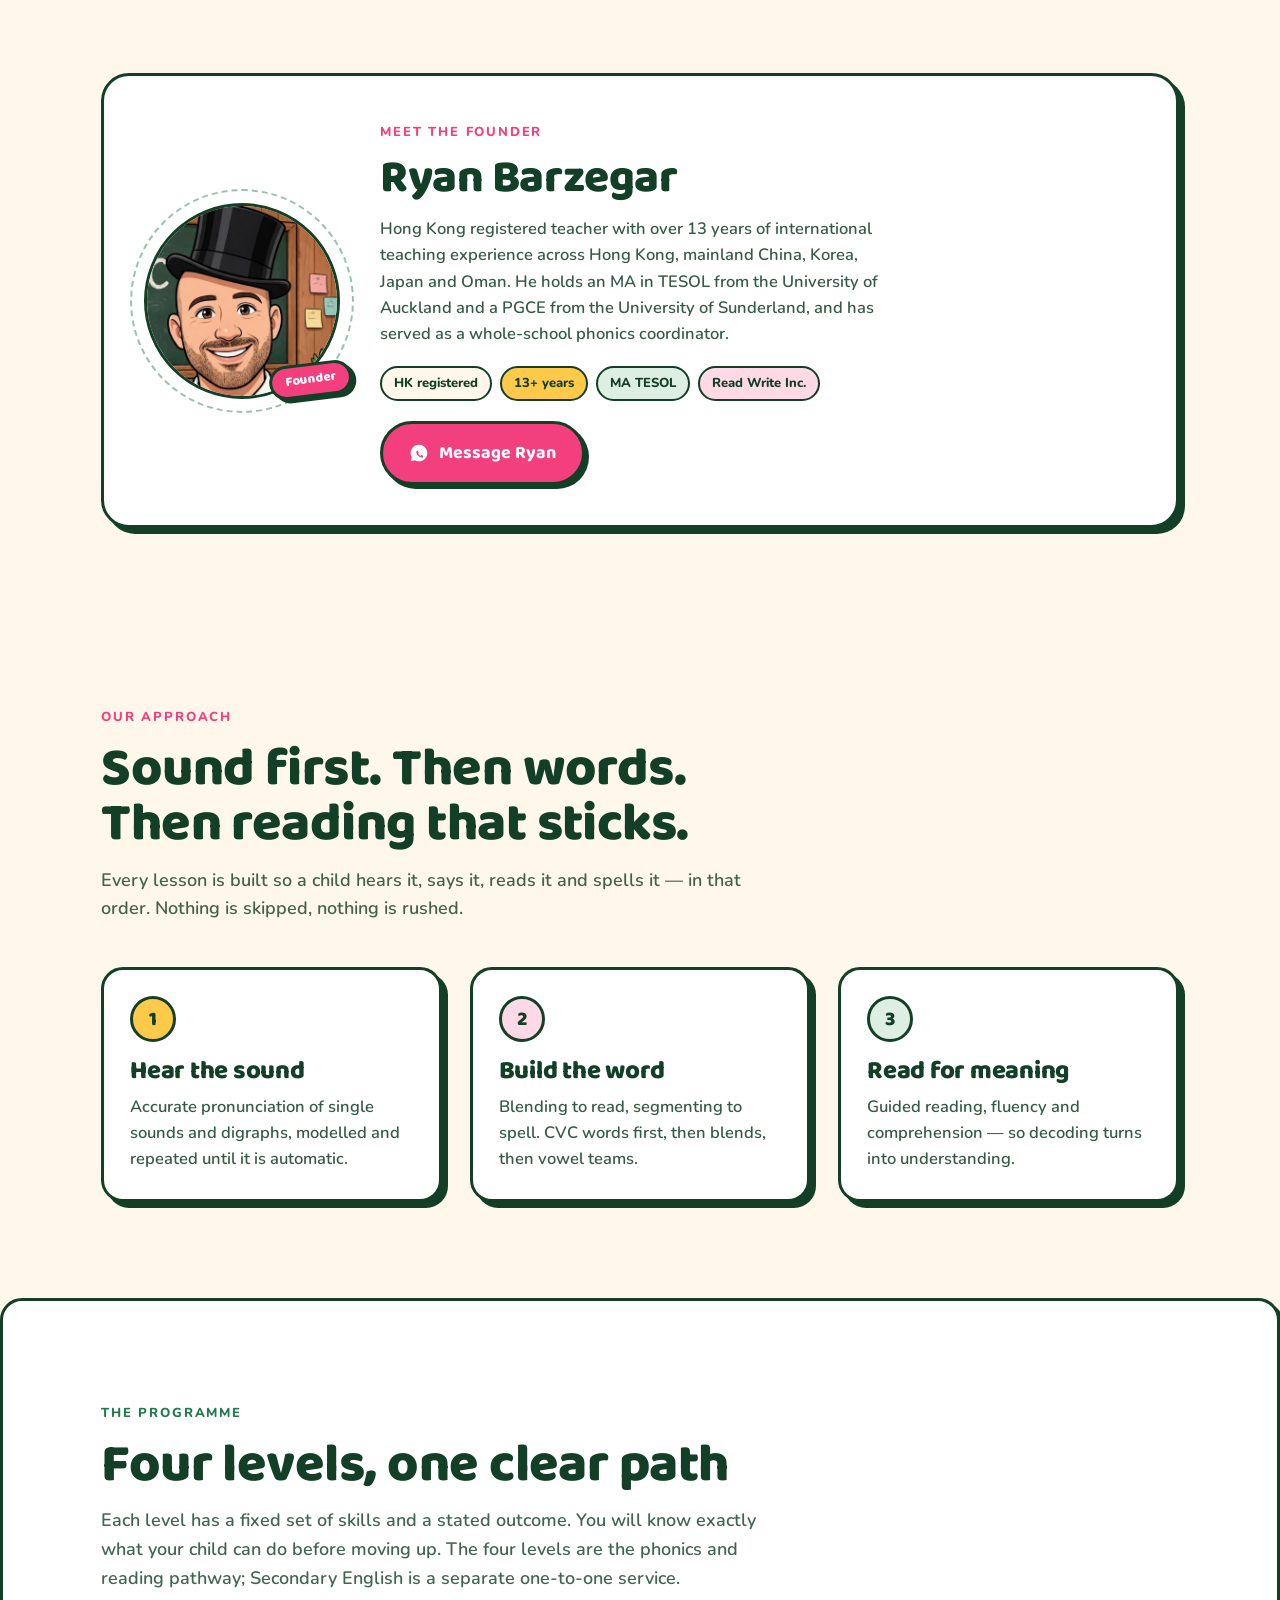
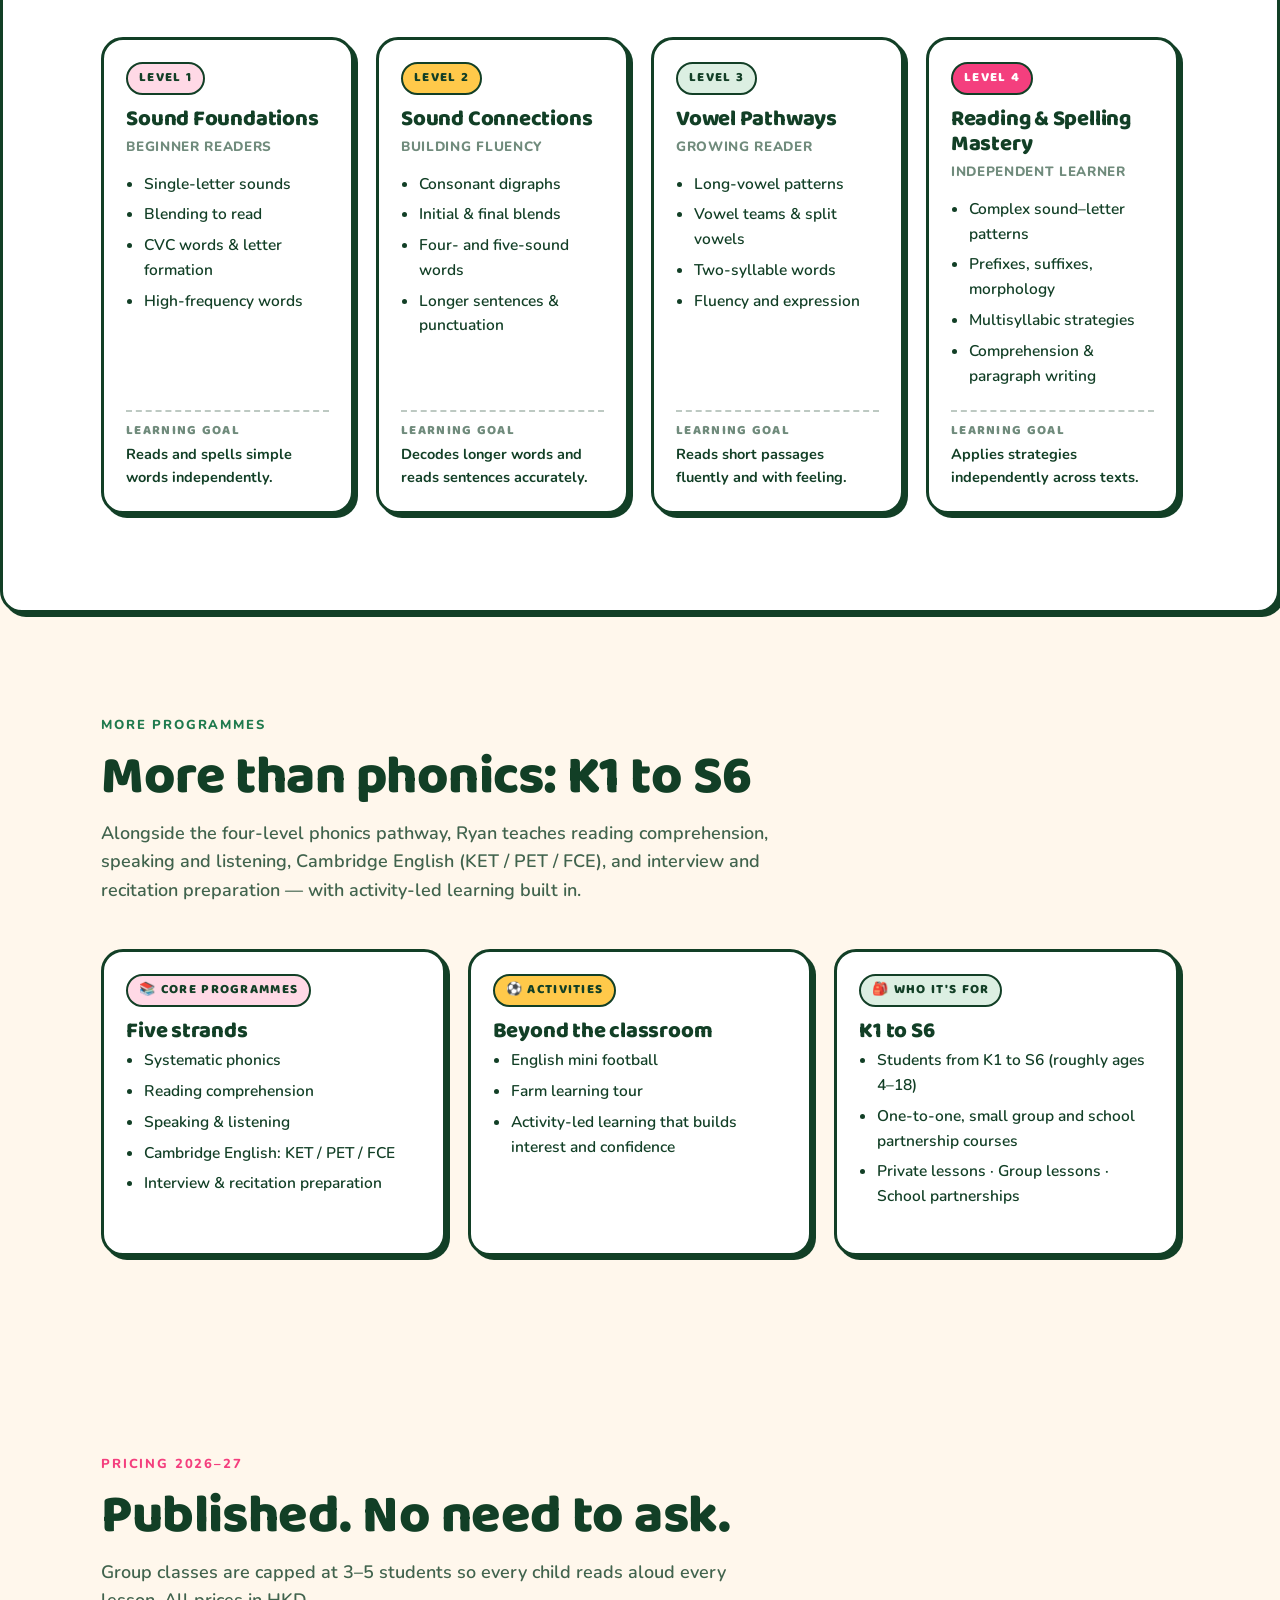
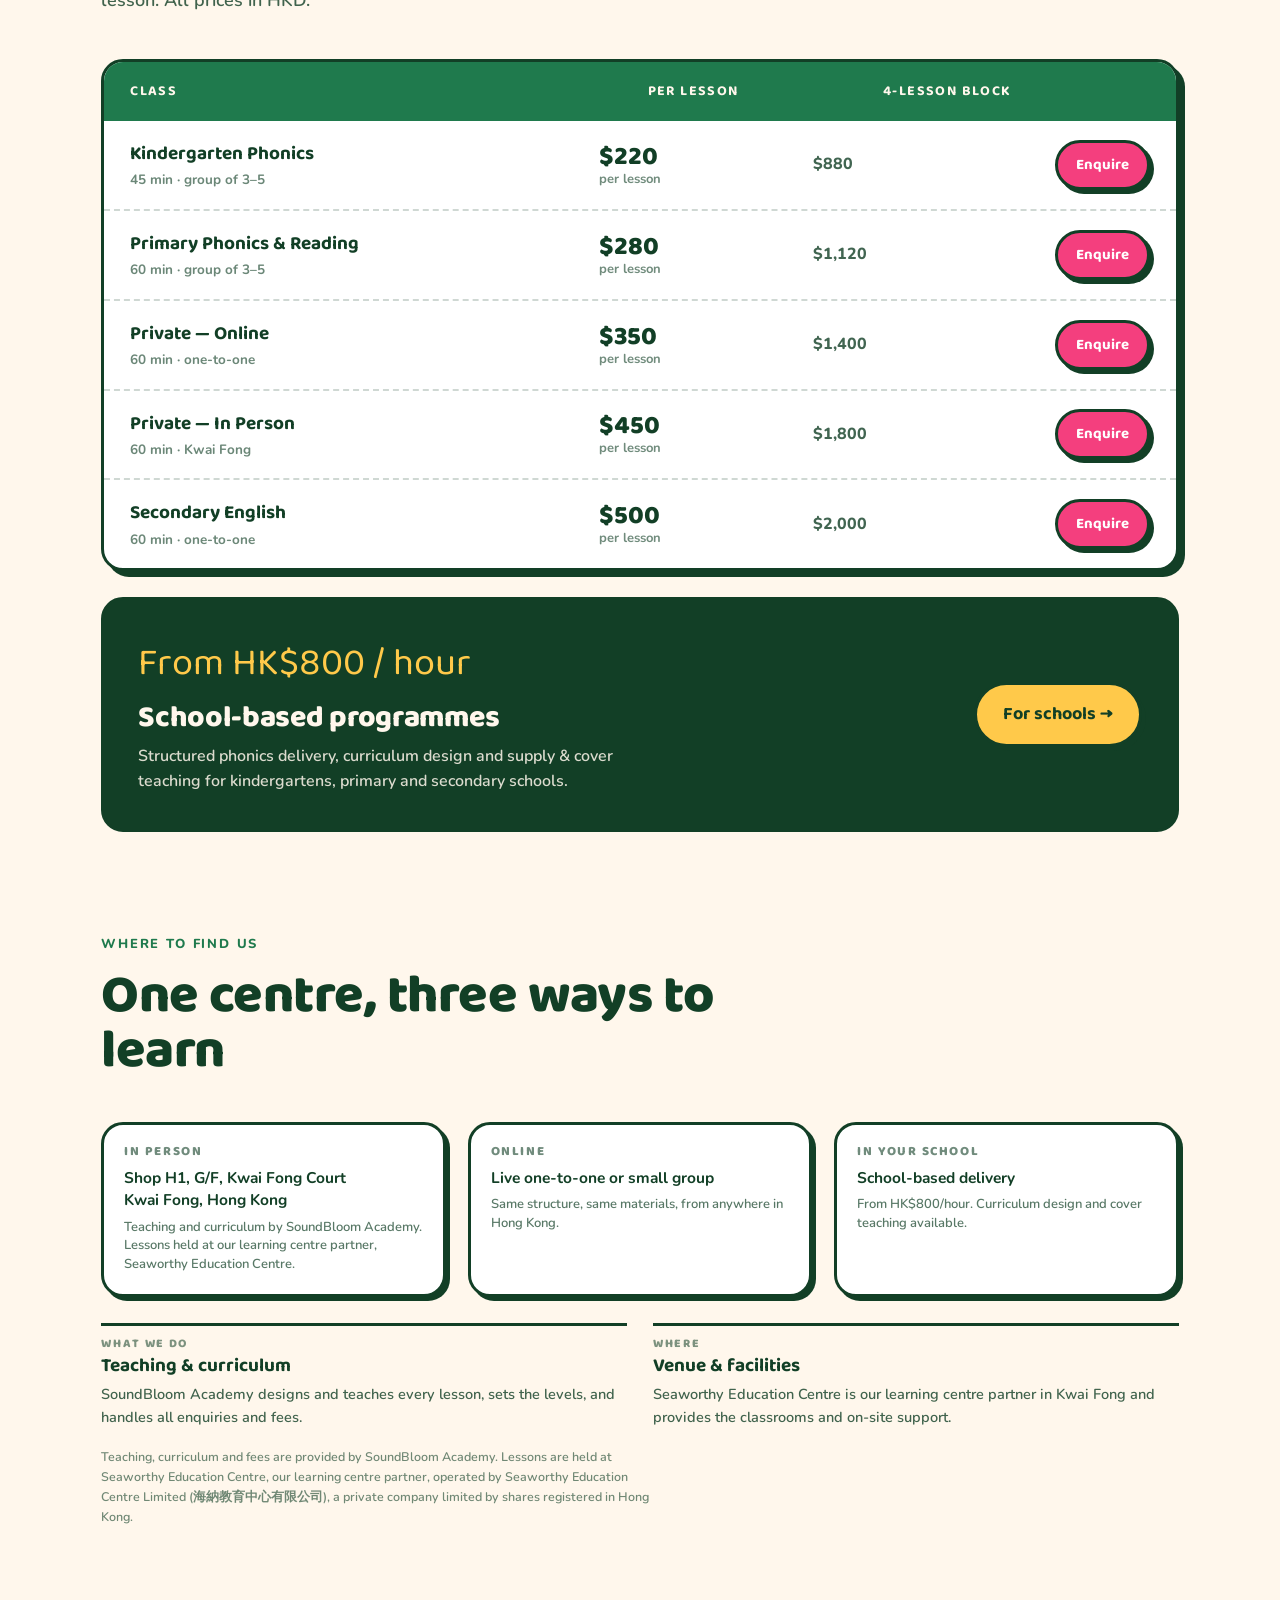
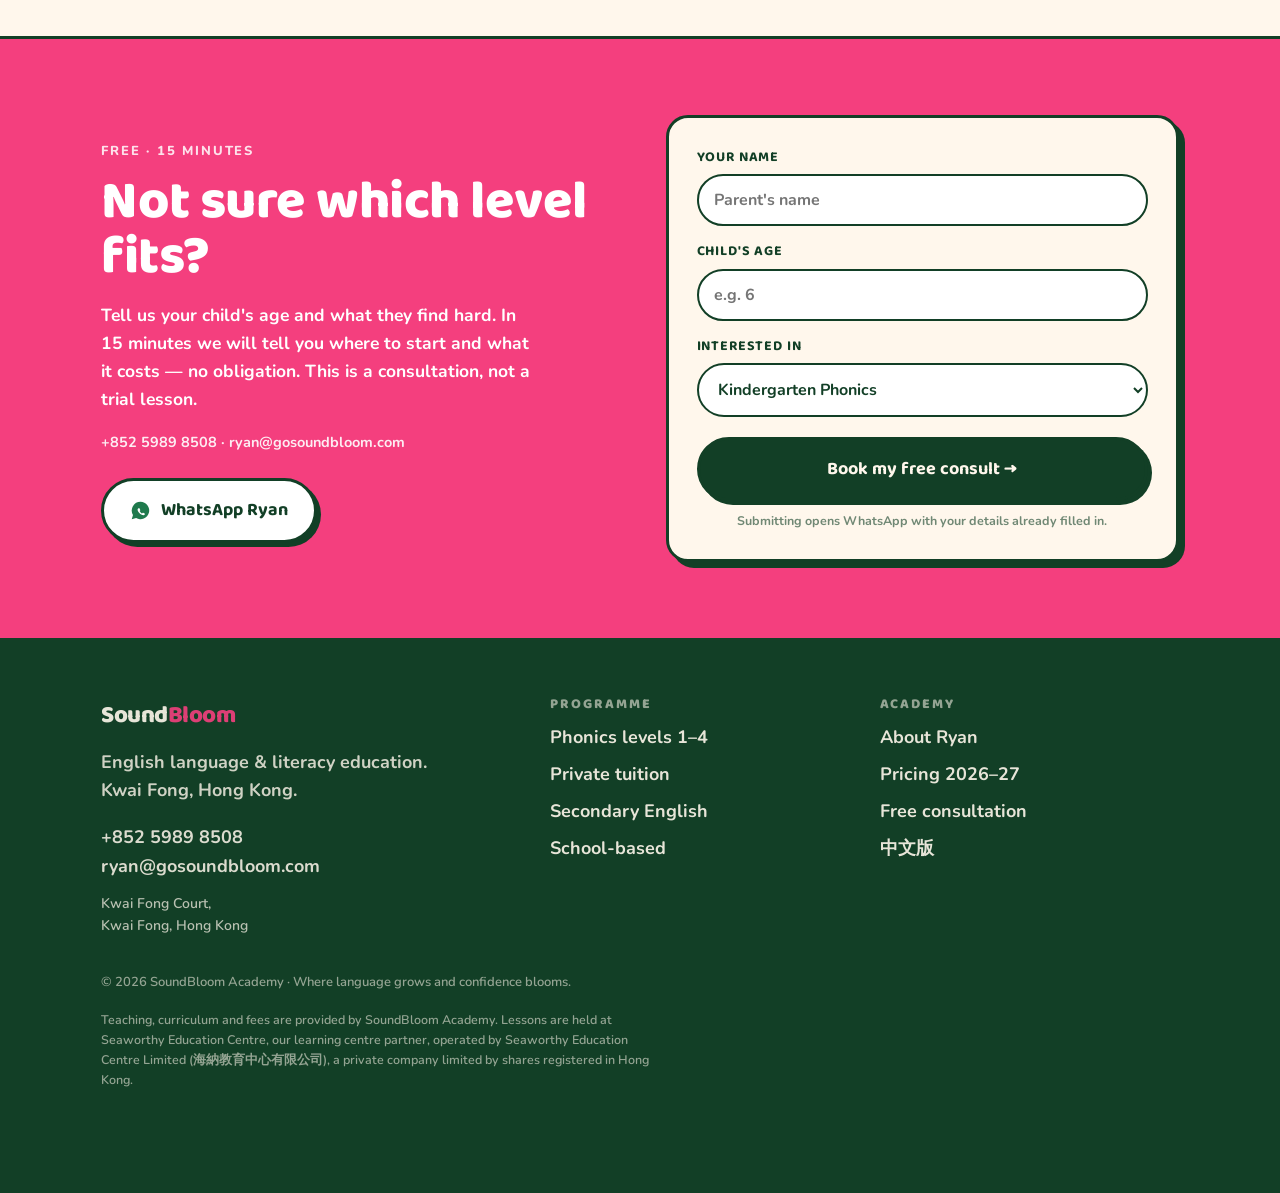
==== commit 9bb73f49: "Add 全部課程 tab and emoji programme grid at top; keep event popup" ====
--- a/en/index.html
+++ b/en/index.html
@@ -24,6 +24,7 @@
       <span>Sound<b>Bloom</b></span>
     </a>
     <div class="navlinks">
+      <a href="#all">All programmes</a>
       <a href="#approach">Approach</a>
       <a href="#programme">Programme</a>
       <a href="pricing.html">Pricing</a>
@@ -50,7 +51,7 @@
       <p class="lede">Structured phonics and English literacy for Kindergarten, Primary and Secondary students. Online, in person in Kwai Fong, or in your school.</p>
       <div class="hero-cta">
         <a class="btn" href="#consult">Book a free 15-min consult →</a>
-        <a class="btn ghost" href="#programme">See the 4 levels</a>
+        <a class="btn ghost" href="#all">All programmes</a>
       </div>
       <div class="micro">Small groups of 3–5 · Ages 4–18 · Kwai Fong &amp; online</div>
     </div>
@@ -82,6 +83,27 @@
     <span><svg viewBox="0 0 24 24" fill="none"><path d="M5 4h9l5 5v11H5z" stroke="#FFC94A" stroke-width="2" stroke-linejoin="round"/><path d="M9 13l2 2 4-4" stroke="#FFC94A" stroke-width="2" stroke-linecap="round"/></svg>Read Write Inc. trained</span>
   </div>
 </div>
+
+<section class="pad" id="all">
+  <div class="wrap">
+    <div class="sec-head">
+      <div class="eyebrow" style="color:var(--green)">All programmes</div>
+      <h2 style="margin-top:12px">Everything on offer, in one place</h2>
+      <p>From kindergarten to secondary: five English strands plus three activity programmes. Tap any card to jump to the detail.</p>
+    </div>
+    <div class="prog-grid">
+      <a class="prog" href="#programme"><span class="ico">🔤</span><span><b>Systematic phonics</b><i>K1–P6 · groups of 3–5</i></span></a>
+      <a class="prog" href="#more"><span class="ico">📖</span><span><b>Reading comprehension</b><i>Primary to junior secondary</i></span></a>
+      <a class="prog" href="#more"><span class="ico">🗣️</span><span><b>Speaking &amp; listening</b><i>Small-group practice</i></span></a>
+      <a class="prog" href="#more"><span class="ico">🎓</span><span><b>Cambridge English</b><i>KET / PET / FCE</i></span></a>
+      <a class="prog" href="#more"><span class="ico">🎤</span><span><b>Interview &amp; recitation</b><i>One-to-one preparation</i></span></a>
+      <a class="prog" href="#pricing"><span class="ico">🎒</span><span><b>Secondary English</b><i>S1–S6 · one-to-one</i></span></a>
+      <a class="prog" href="#more"><span class="ico">⚽</span><span><b>English mini football</b><i>Activity</i></span></a>
+      <a class="prog" href="#more"><span class="ico">🚜</span><span><b>Farm learning tour</b><i>Activity</i></span></a>
+      <a class="prog" href="schools.html"><span class="ico">🏫</span><span><b>School programmes</b><i>Partnerships</i></span></a>
+    </div>
+  </div>
+</section>
 
 <section class="founder" id="founder">
   <div class="wrap">
@@ -171,7 +193,7 @@
     </div>
     <div class="levels-grid three">
       <article class="lvl">
-        <span class="tag">Core programmes</span>
+        <span class="tag">📚 Core programmes</span>
         <h3>Five strands</h3>
         <ul>
           <li>Systematic phonics</li>
@@ -182,7 +204,7 @@
         </ul>
       </article>
       <article class="lvl">
-        <span class="tag">Activities</span>
+        <span class="tag">⚽ Activities</span>
         <h3>Beyond the classroom</h3>
         <ul>
           <li>English mini football</li>
@@ -191,7 +213,7 @@
         </ul>
       </article>
       <article class="lvl">
-        <span class="tag">Who it's for</span>
+        <span class="tag">🎒 Who it's for</span>
         <h3>K1 to S6</h3>
         <ul>
           <li>Students from K1 to S6 (roughly ages 4–18)</li>
--- a/assets/style.css
+++ b/assets/style.css
@@ -396,3 +396,24 @@
 .levels-grid.three{grid-template-columns:repeat(3,1fr)}
 @media(max-width:900px){.levels-grid.three{grid-template-columns:1fr}}
 .levels-grid.three .lvl{min-height:0}
+
+  /* ---------- ALL PROGRAMMES GRID ---------- */
+  .prog-grid{display:grid;grid-template-columns:repeat(3,1fr);gap:16px;margin-top:6px}
+  .prog{
+    display:flex;align-items:center;gap:14px;text-decoration:none;
+    background:#fff;border:var(--line);border-radius:var(--r);
+    padding:16px 18px;box-shadow:var(--hard-sm);
+    transition:transform .18s ease,box-shadow .18s ease;
+  }
+  .prog:hover{transform:translate(-2px,-2px);box-shadow:8px 8px 0 var(--ink)}
+  .prog .ico{
+    flex:none;width:52px;height:52px;display:grid;place-items:center;
+    font-size:26px;line-height:1;border-radius:16px;
+    border:2.5px solid var(--ink);background:var(--yellow);
+  }
+  .prog:nth-child(3n+2) .ico{background:var(--pink-soft)}
+  .prog:nth-child(3n) .ico{background:var(--green-soft)}
+  .prog b{display:block;font-family:'Baloo 2',system-ui,sans-serif;font-weight:800;font-size:20px;line-height:1.1}
+  .prog i{display:block;font-style:normal;font-size:13.5px;font-weight:700;opacity:.62;margin-top:3px}
+  @media(max-width:900px){.prog-grid{grid-template-columns:1fr 1fr}}
+  @media(max-width:620px){.prog-grid{grid-template-columns:1fr}.prog .ico{width:46px;height:46px;font-size:22px}}
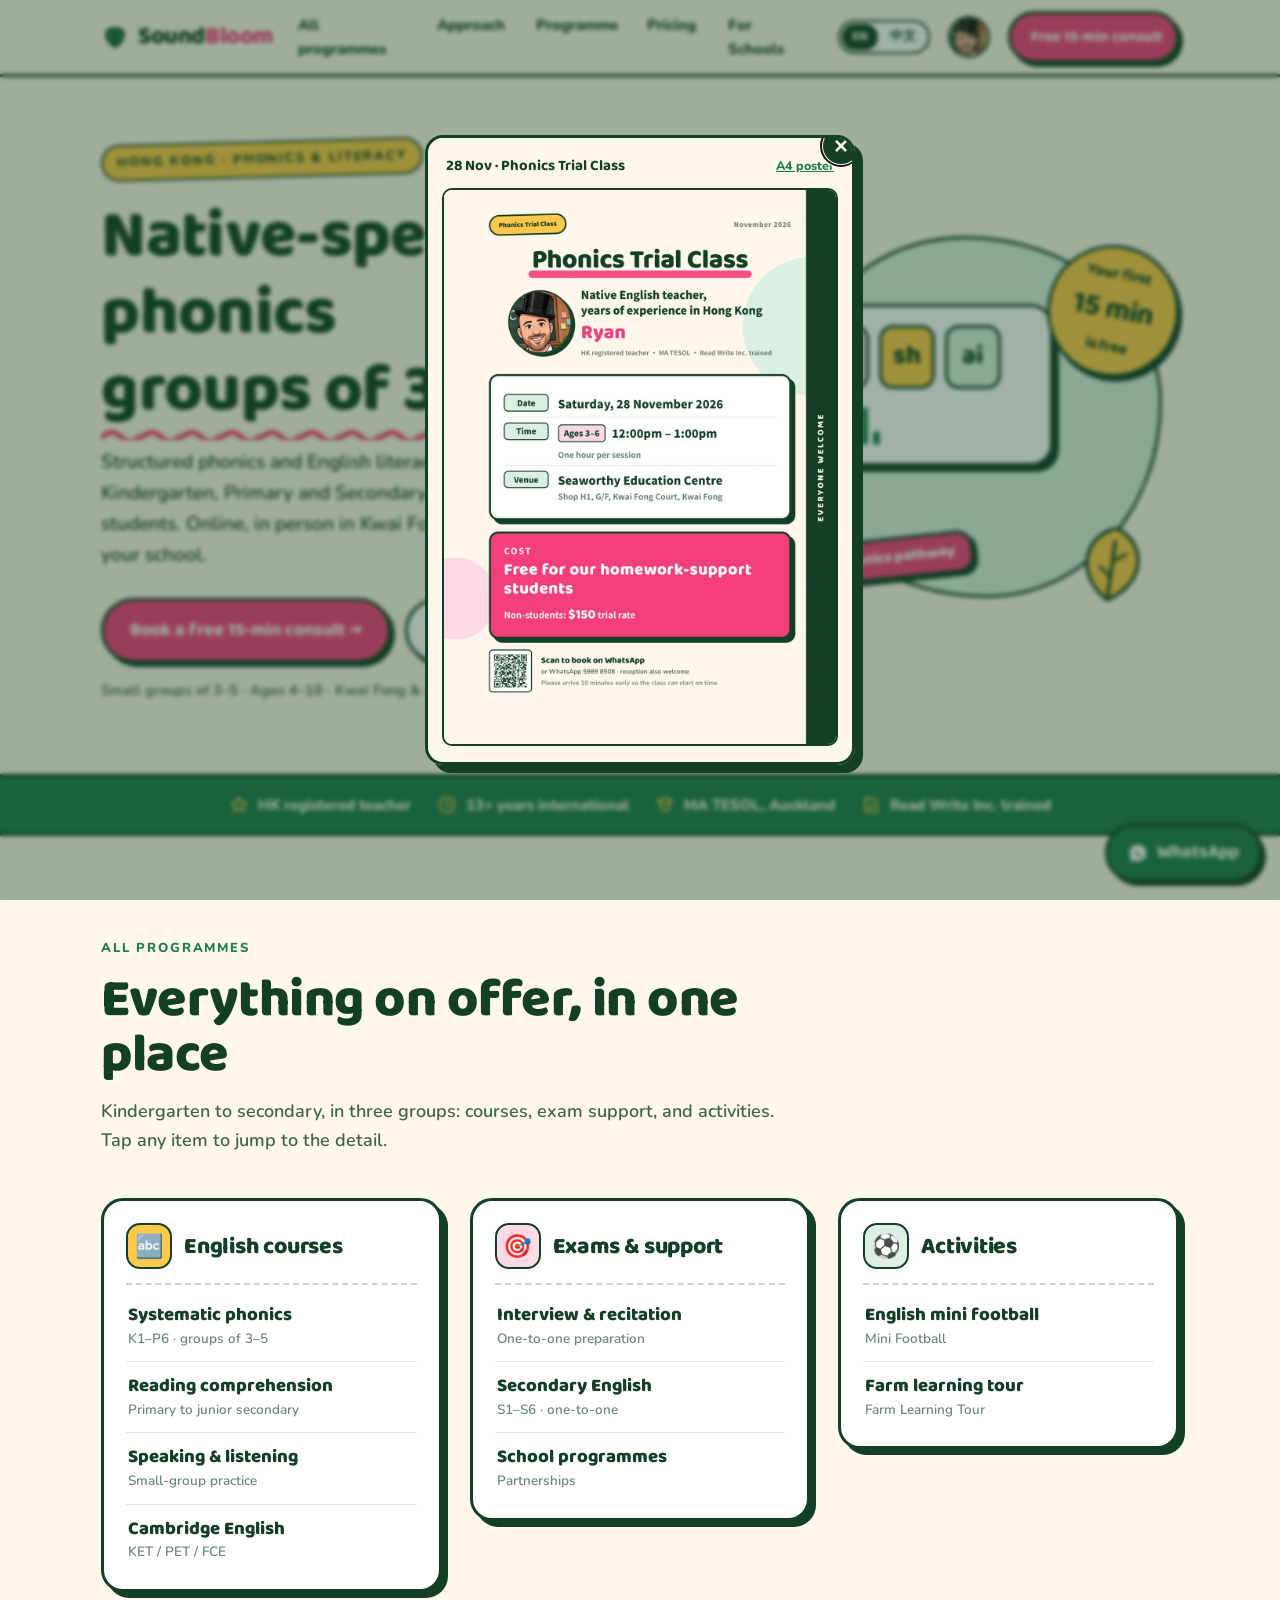
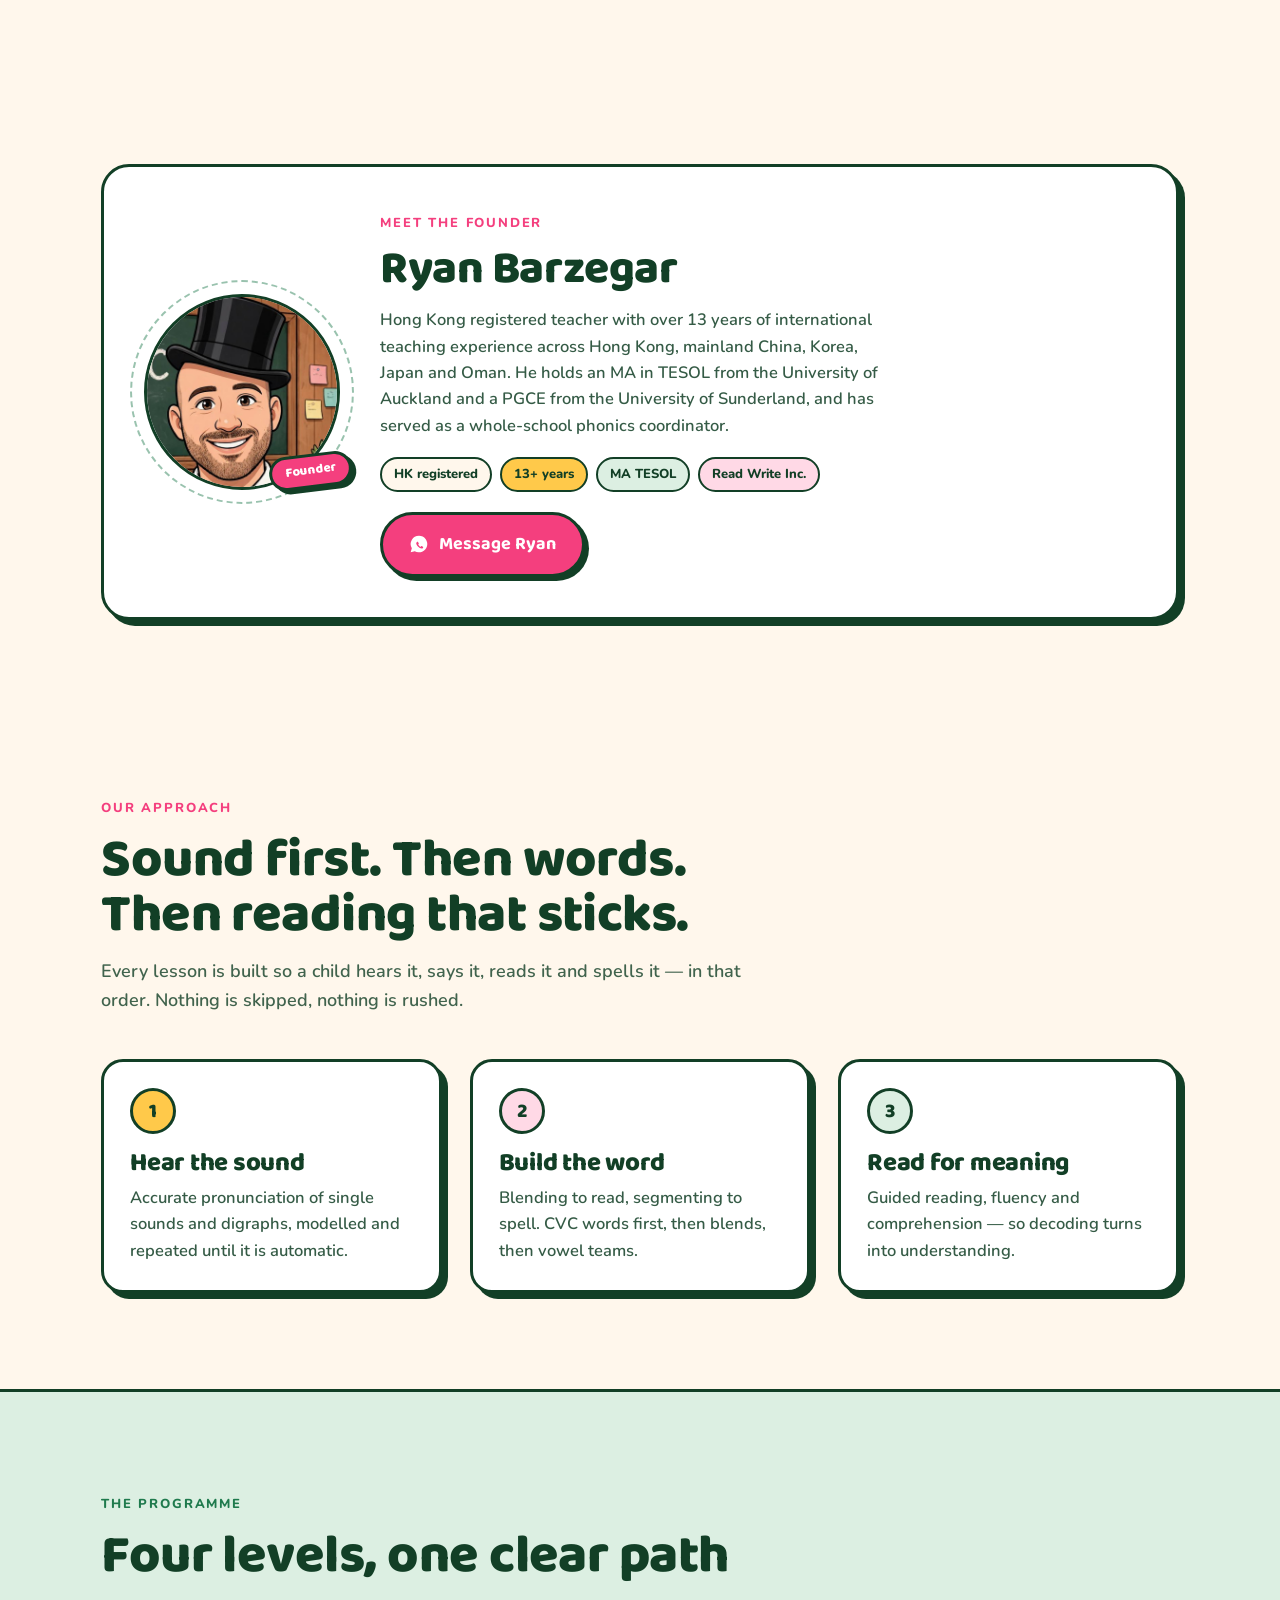
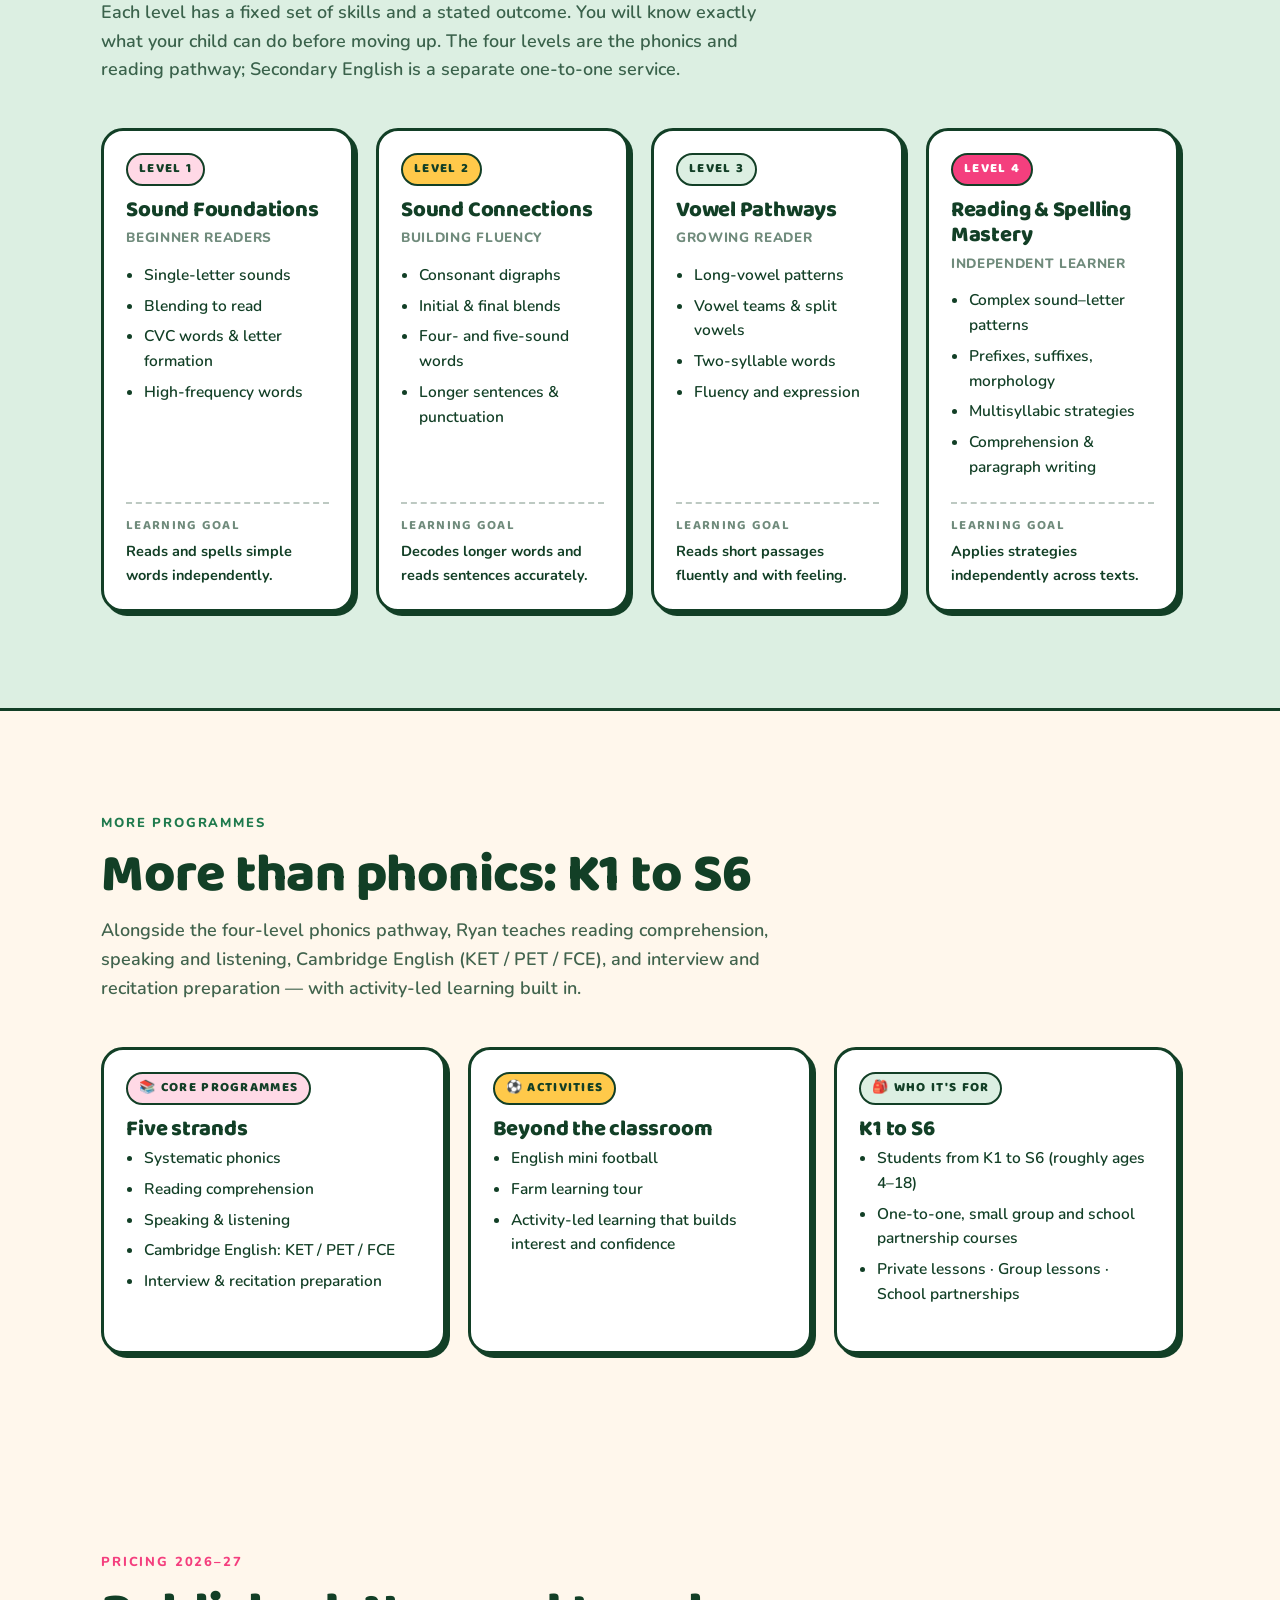
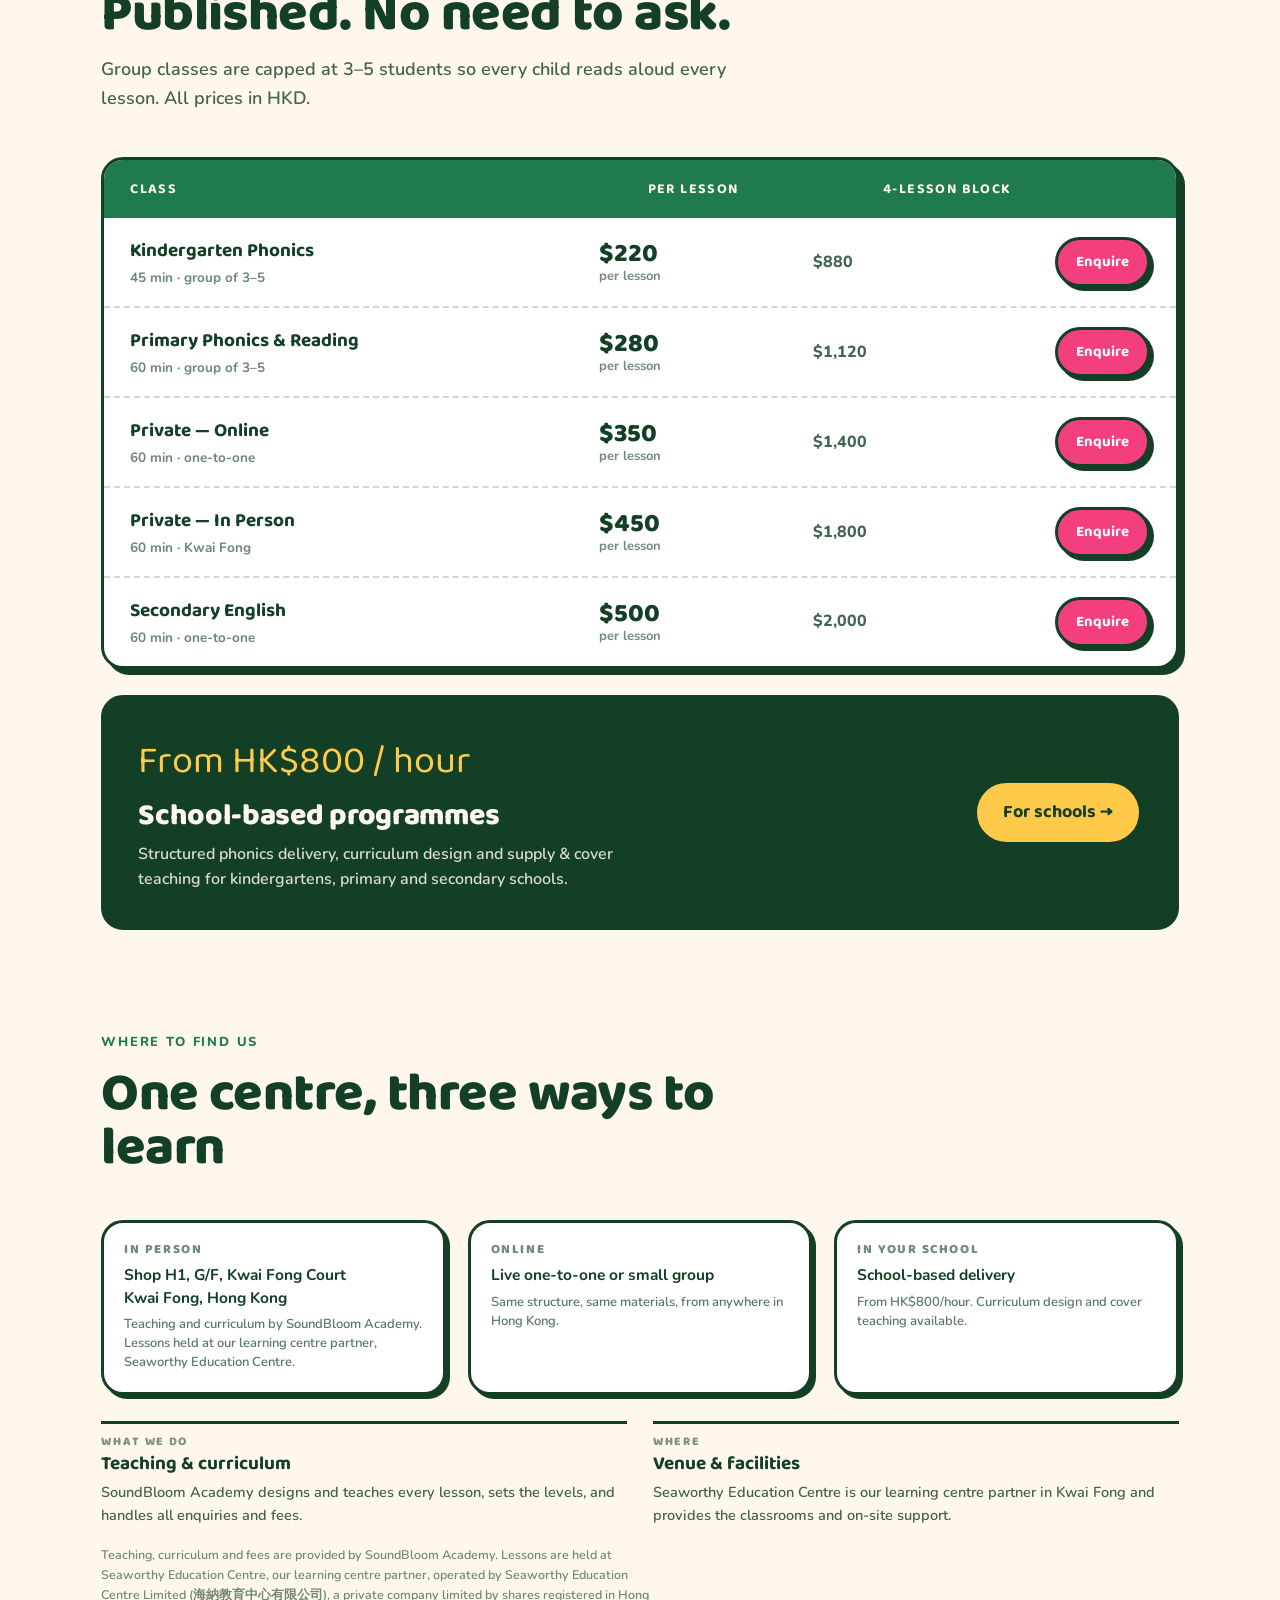
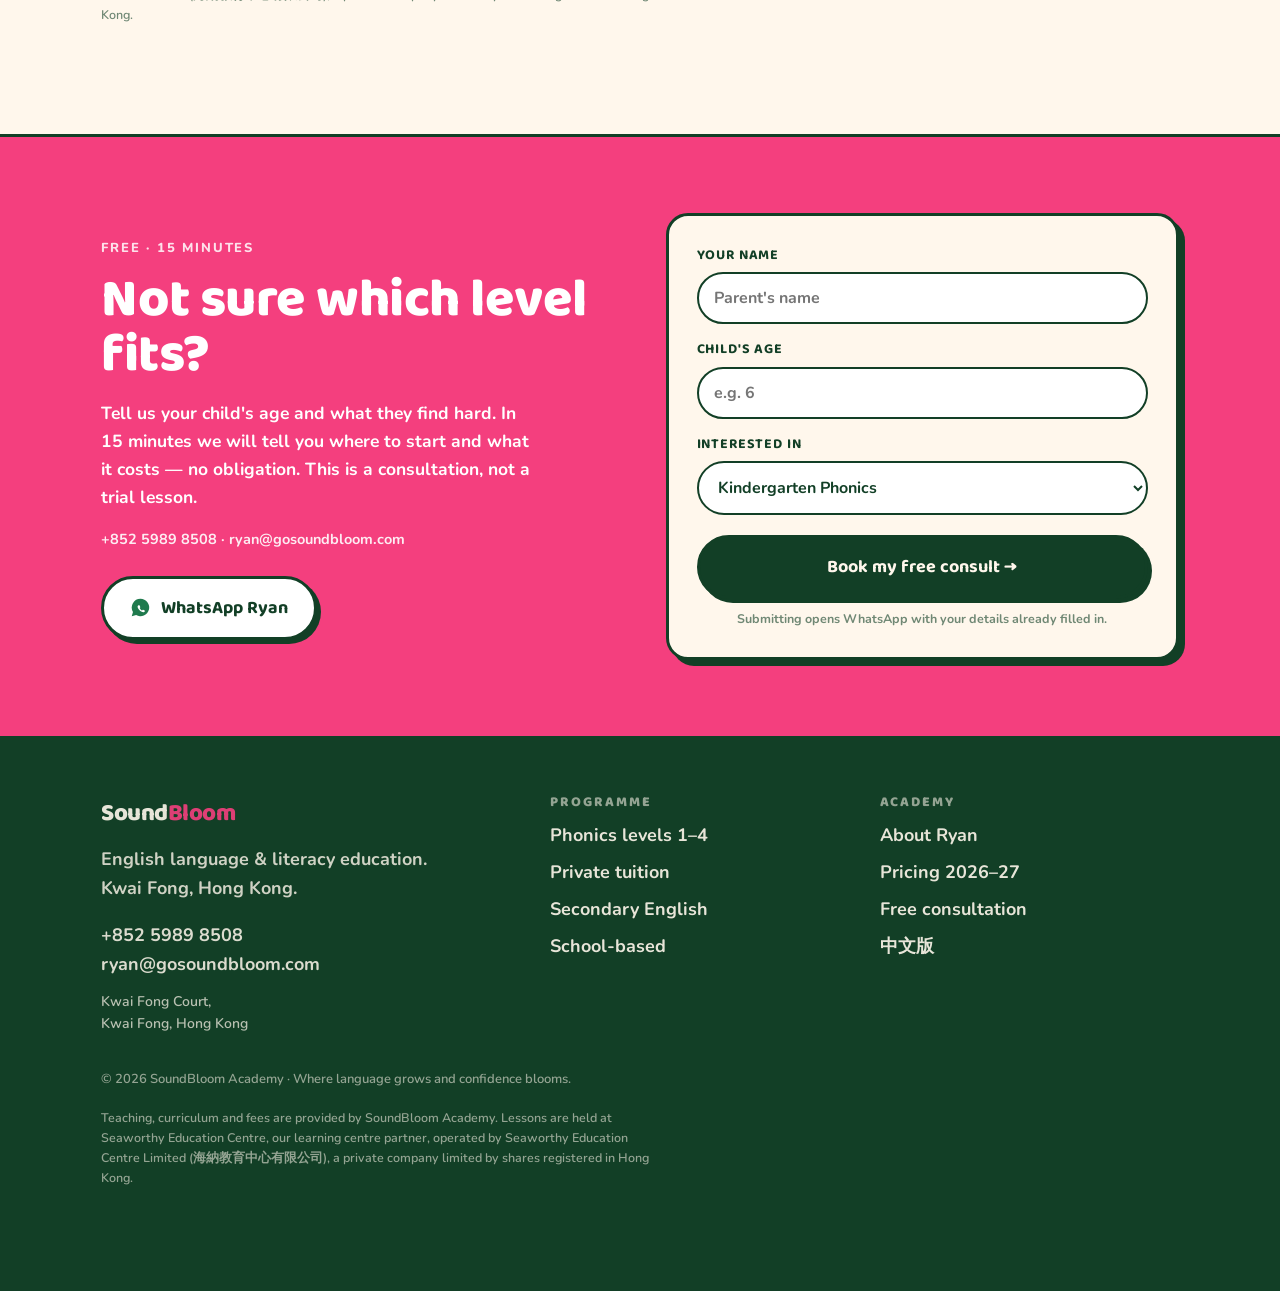
==== commit 852bfc58: "Regroup all-programmes block into three spaced cards; cache-bust stylesheet" ====
--- a/en/index.html
+++ b/en/index.html
@@ -10,7 +10,7 @@
 <link rel="preconnect" href="https://fonts.googleapis.com">
 <link rel="preconnect" href="https://fonts.gstatic.com" crossorigin>
 <link href="https://fonts.googleapis.com/css2?family=Baloo+2:wght@600;700;800&family=Nunito:wght@400;600;700;800&display=swap" rel="stylesheet">
-<link rel="stylesheet" href="../assets/style.css">
+<link rel="stylesheet" href="../assets/style.css?v=4">
 </head>
 <body>
 
@@ -89,18 +89,31 @@
     <div class="sec-head">
       <div class="eyebrow" style="color:var(--green)">All programmes</div>
       <h2 style="margin-top:12px">Everything on offer, in one place</h2>
-      <p>From kindergarten to secondary: five English strands plus three activity programmes. Tap any card to jump to the detail.</p>
-    </div>
-    <div class="prog-grid">
-      <a class="prog" href="#programme"><span class="ico">🔤</span><span><b>Systematic phonics</b><i>K1–P6 · groups of 3–5</i></span></a>
-      <a class="prog" href="#more"><span class="ico">📖</span><span><b>Reading comprehension</b><i>Primary to junior secondary</i></span></a>
-      <a class="prog" href="#more"><span class="ico">🗣️</span><span><b>Speaking &amp; listening</b><i>Small-group practice</i></span></a>
-      <a class="prog" href="#more"><span class="ico">🎓</span><span><b>Cambridge English</b><i>KET / PET / FCE</i></span></a>
-      <a class="prog" href="#more"><span class="ico">🎤</span><span><b>Interview &amp; recitation</b><i>One-to-one preparation</i></span></a>
-      <a class="prog" href="#pricing"><span class="ico">🎒</span><span><b>Secondary English</b><i>S1–S6 · one-to-one</i></span></a>
-      <a class="prog" href="#more"><span class="ico">⚽</span><span><b>English mini football</b><i>Activity</i></span></a>
-      <a class="prog" href="#more"><span class="ico">🚜</span><span><b>Farm learning tour</b><i>Activity</i></span></a>
-      <a class="prog" href="schools.html"><span class="ico">🏫</span><span><b>School programmes</b><i>Partnerships</i></span></a>
+      <p>Kindergarten to secondary, in three groups: courses, exam support, and activities. Tap any item to jump to the detail.</p>
+    </div>
+    <div class="pg-grid">
+
+      <div class="pg">
+        <div class="pg-head"><span class="pg-ico">🔤</span><h3>English courses</h3></div>
+        <a class="pg-row" href="#programme"><b>Systematic phonics</b><i>K1–P6 · groups of 3–5</i></a>
+        <a class="pg-row" href="#more"><b>Reading comprehension</b><i>Primary to junior secondary</i></a>
+        <a class="pg-row" href="#more"><b>Speaking &amp; listening</b><i>Small-group practice</i></a>
+        <a class="pg-row" href="#more"><b>Cambridge English</b><i>KET / PET / FCE</i></a>
+      </div>
+
+      <div class="pg">
+        <div class="pg-head"><span class="pg-ico">🎯</span><h3>Exams &amp; support</h3></div>
+        <a class="pg-row" href="#more"><b>Interview &amp; recitation</b><i>One-to-one preparation</i></a>
+        <a class="pg-row" href="#pricing"><b>Secondary English</b><i>S1–S6 · one-to-one</i></a>
+        <a class="pg-row" href="schools.html"><b>School programmes</b><i>Partnerships</i></a>
+      </div>
+
+      <div class="pg">
+        <div class="pg-head"><span class="pg-ico">⚽</span><h3>Activities</h3></div>
+        <a class="pg-row" href="#more"><b>English mini football</b><i>Mini Football</i></a>
+        <a class="pg-row" href="#more"><b>Farm learning tour</b><i>Farm Learning Tour</i></a>
+      </div>
+
     </div>
   </div>
 </section>
--- a/assets/style.css
+++ b/assets/style.css
@@ -397,23 +397,29 @@
 @media(max-width:900px){.levels-grid.three{grid-template-columns:1fr}}
 .levels-grid.three .lvl{min-height:0}
 
-  /* ---------- ALL PROGRAMMES GRID ---------- */
-  .prog-grid{display:grid;grid-template-columns:repeat(3,1fr);gap:16px;margin-top:6px}
-  .prog{
-    display:flex;align-items:center;gap:14px;text-decoration:none;
-    background:#fff;border:var(--line);border-radius:var(--r);
-    padding:16px 18px;box-shadow:var(--hard-sm);
-    transition:transform .18s ease,box-shadow .18s ease;
-  }
-  .prog:hover{transform:translate(-2px,-2px);box-shadow:8px 8px 0 var(--ink)}
-  .prog .ico{
-    flex:none;width:52px;height:52px;display:grid;place-items:center;
-    font-size:26px;line-height:1;border-radius:16px;
-    border:2.5px solid var(--ink);background:var(--yellow);
-  }
-  .prog:nth-child(3n+2) .ico{background:var(--pink-soft)}
-  .prog:nth-child(3n) .ico{background:var(--green-soft)}
-  .prog b{display:block;font-family:'Baloo 2',system-ui,sans-serif;font-weight:800;font-size:20px;line-height:1.1}
-  .prog i{display:block;font-style:normal;font-size:13.5px;font-weight:700;opacity:.62;margin-top:3px}
-  @media(max-width:900px){.prog-grid{grid-template-columns:1fr 1fr}}
-  @media(max-width:620px){.prog-grid{grid-template-columns:1fr}.prog .ico{width:46px;height:46px;font-size:22px}}
+/* ---------- ALL PROGRAMMES: grouped cards ---------- */
+.pg-grid{display:grid;grid-template-columns:repeat(3,1fr);gap:28px;margin-top:8px;align-items:start}
+.pg{
+  background:#fff;border:var(--line);border-radius:var(--r);
+  box-shadow:var(--hard);padding:22px 22px 14px;
+}
+.pg-head{display:flex;align-items:center;gap:12px;padding-bottom:14px;border-bottom:2px dashed rgba(18,63,38,.22);margin-bottom:6px}
+.pg-ico{
+  flex:none;width:46px;height:46px;display:grid;place-items:center;font-size:23px;line-height:1;
+  border-radius:14px;border:2.5px solid var(--ink);background:var(--yellow);
+}
+.pg:nth-child(2) .pg-ico{background:var(--pink-soft)}
+.pg:nth-child(3) .pg-ico{background:var(--green-soft)}
+.pg-head h3{font-size:23px;line-height:1.1;margin:0}
+.pg-row{
+  display:block;text-decoration:none;padding:13px 2px;
+  border-bottom:1.5px solid rgba(18,63,38,.12);
+  transition:padding-left .16s ease,background .16s ease;
+}
+.pg-row:last-child{border-bottom:0}
+.pg-row:hover{padding-left:6px}
+.pg-row b{display:block;font-family:'Baloo 2',system-ui,sans-serif;font-weight:800;font-size:18.5px;line-height:1.2;letter-spacing:0}
+.pg-row i{display:block;font-style:normal;font-family:'Nunito',system-ui,sans-serif;font-weight:600;font-size:13.5px;line-height:1.4;color:rgba(18,63,38,.62);margin-top:3px}
+@media(max-width:980px){.pg-grid{grid-template-columns:1fr 1fr;gap:20px}}
+@media(max-width:680px){.pg-grid{grid-template-columns:1fr}}
+
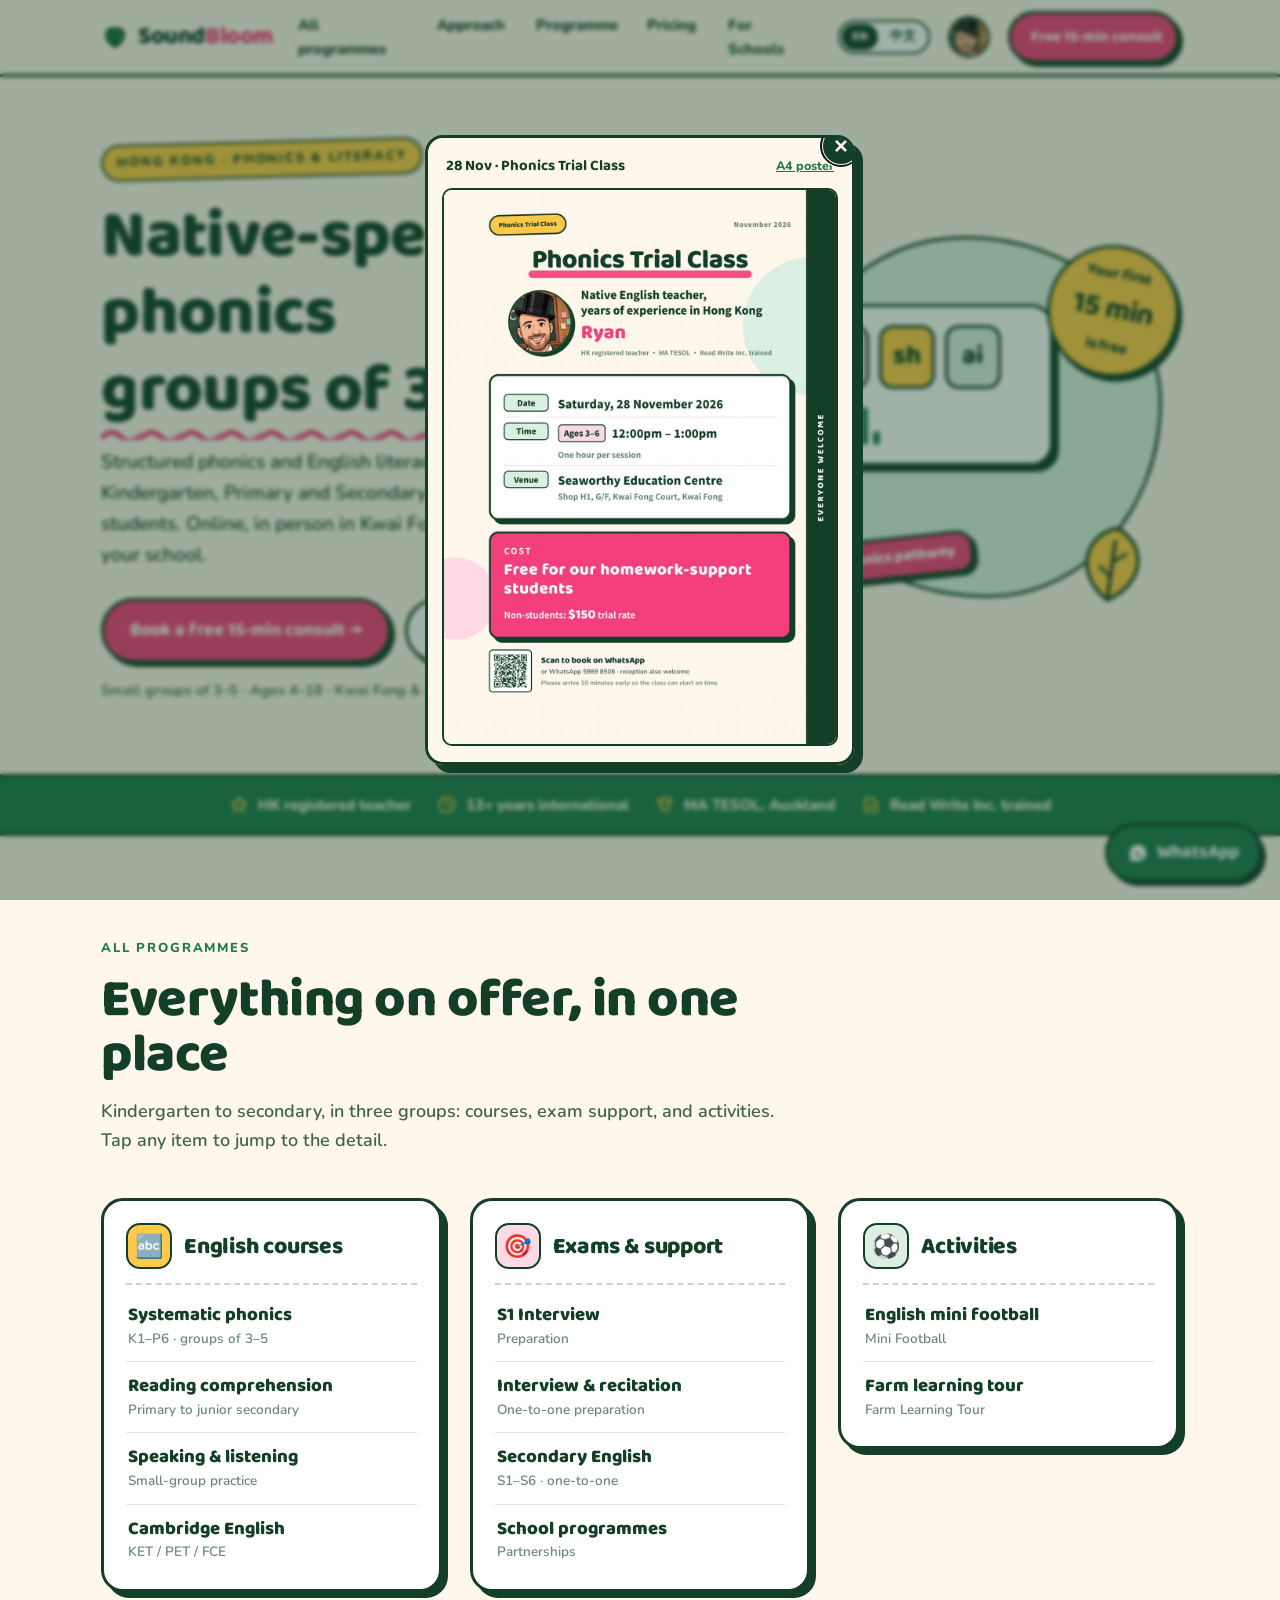
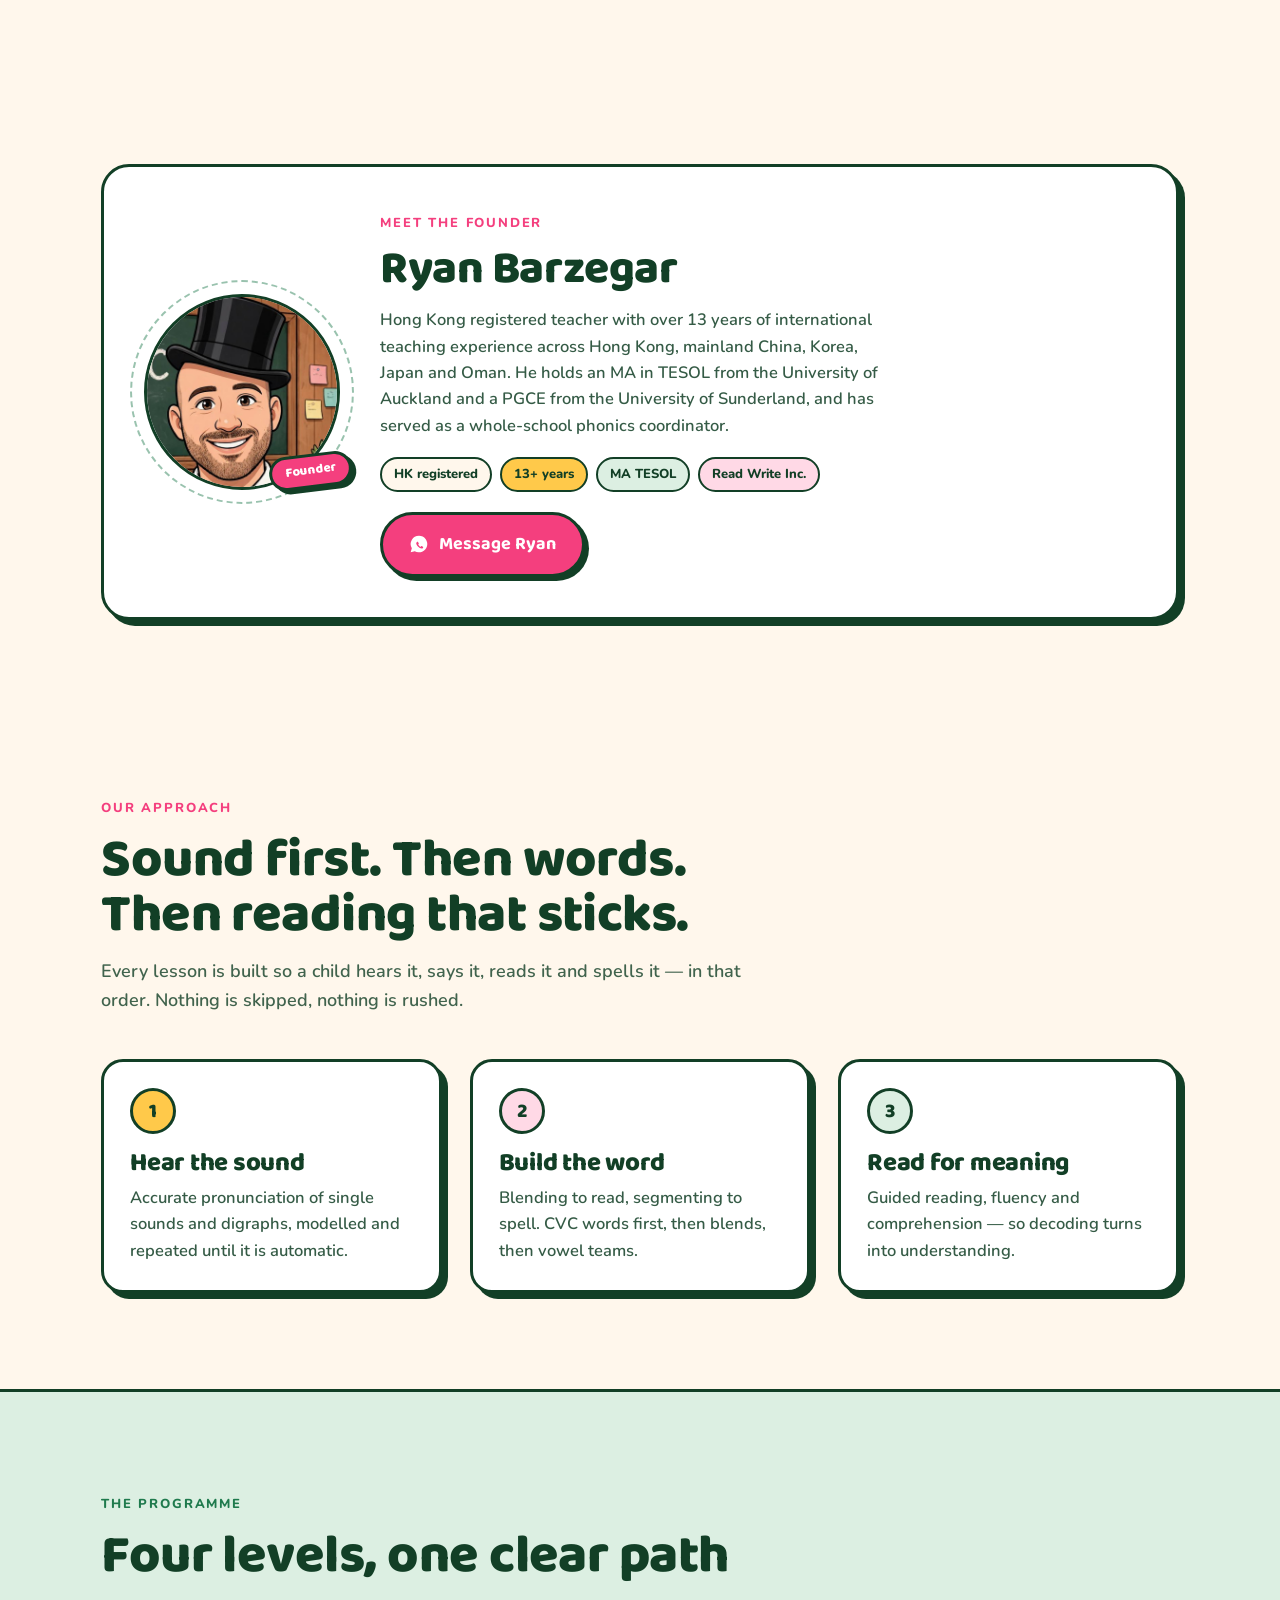
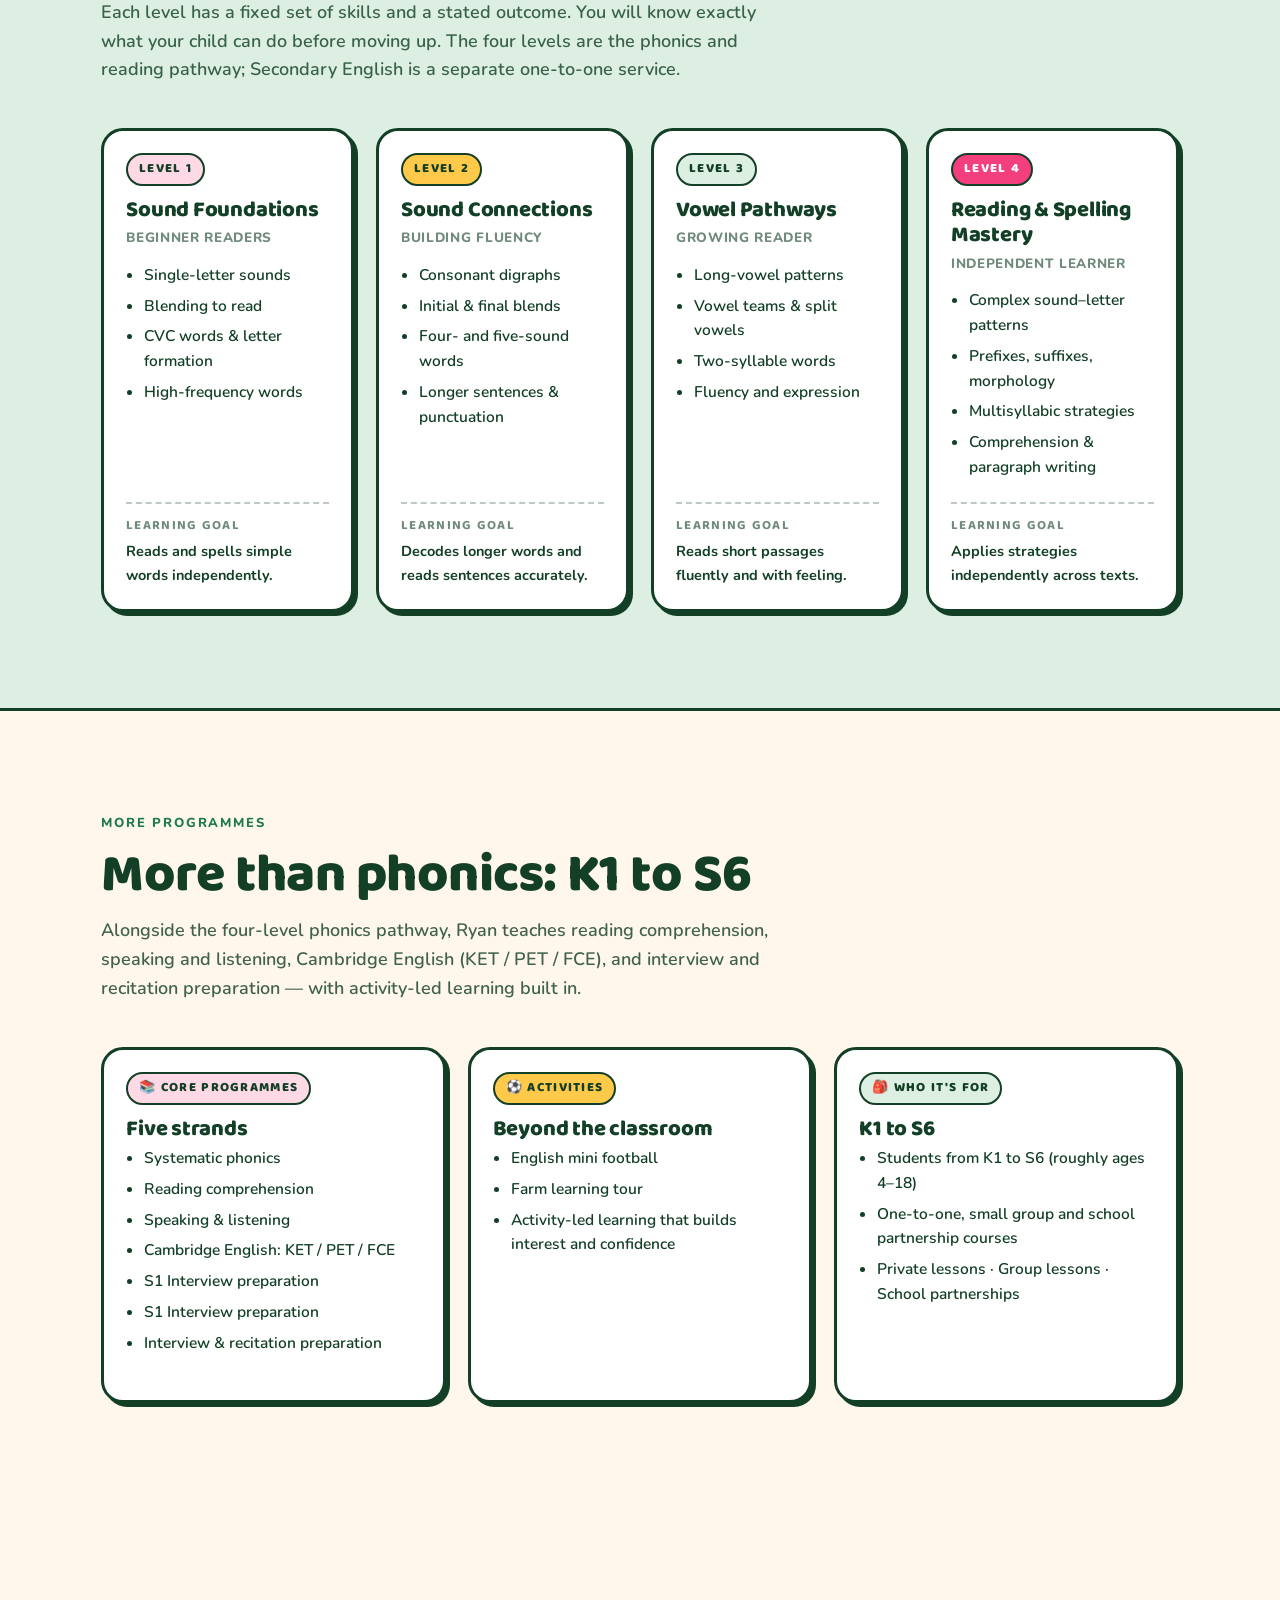
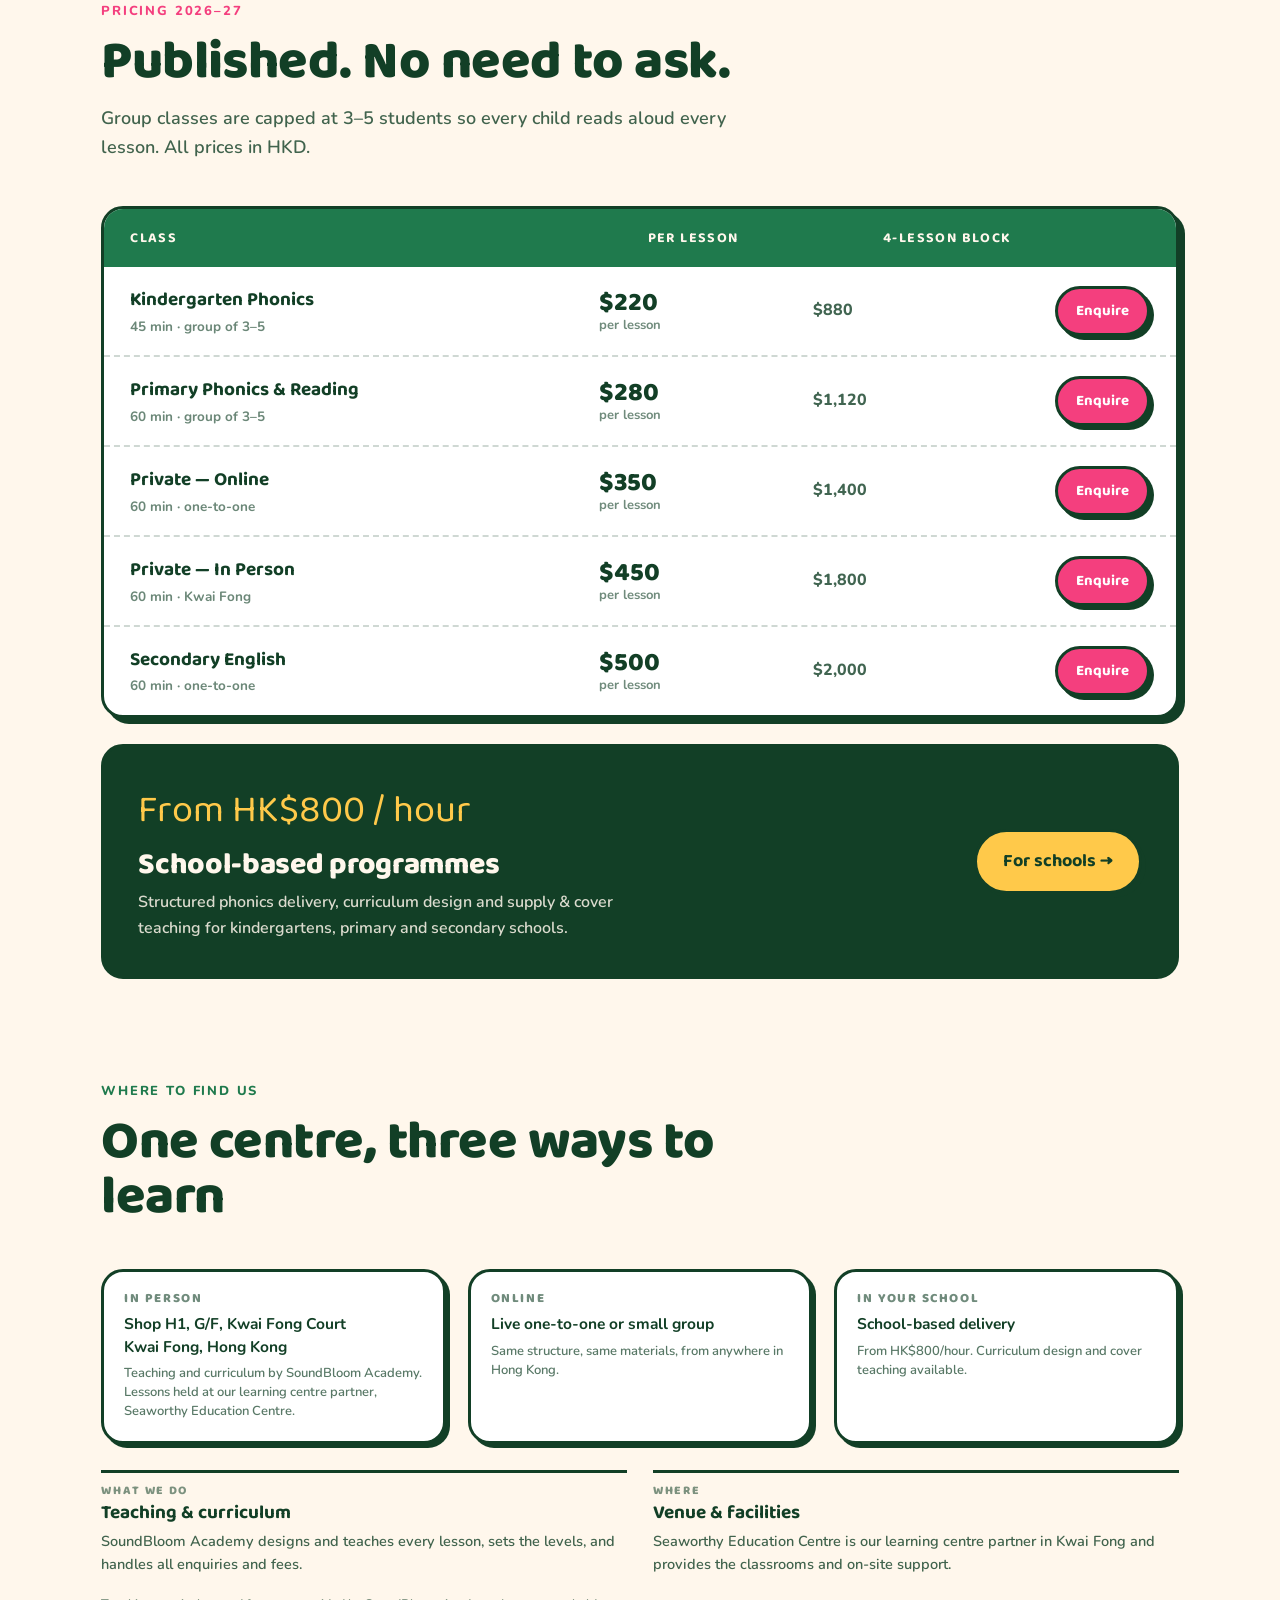
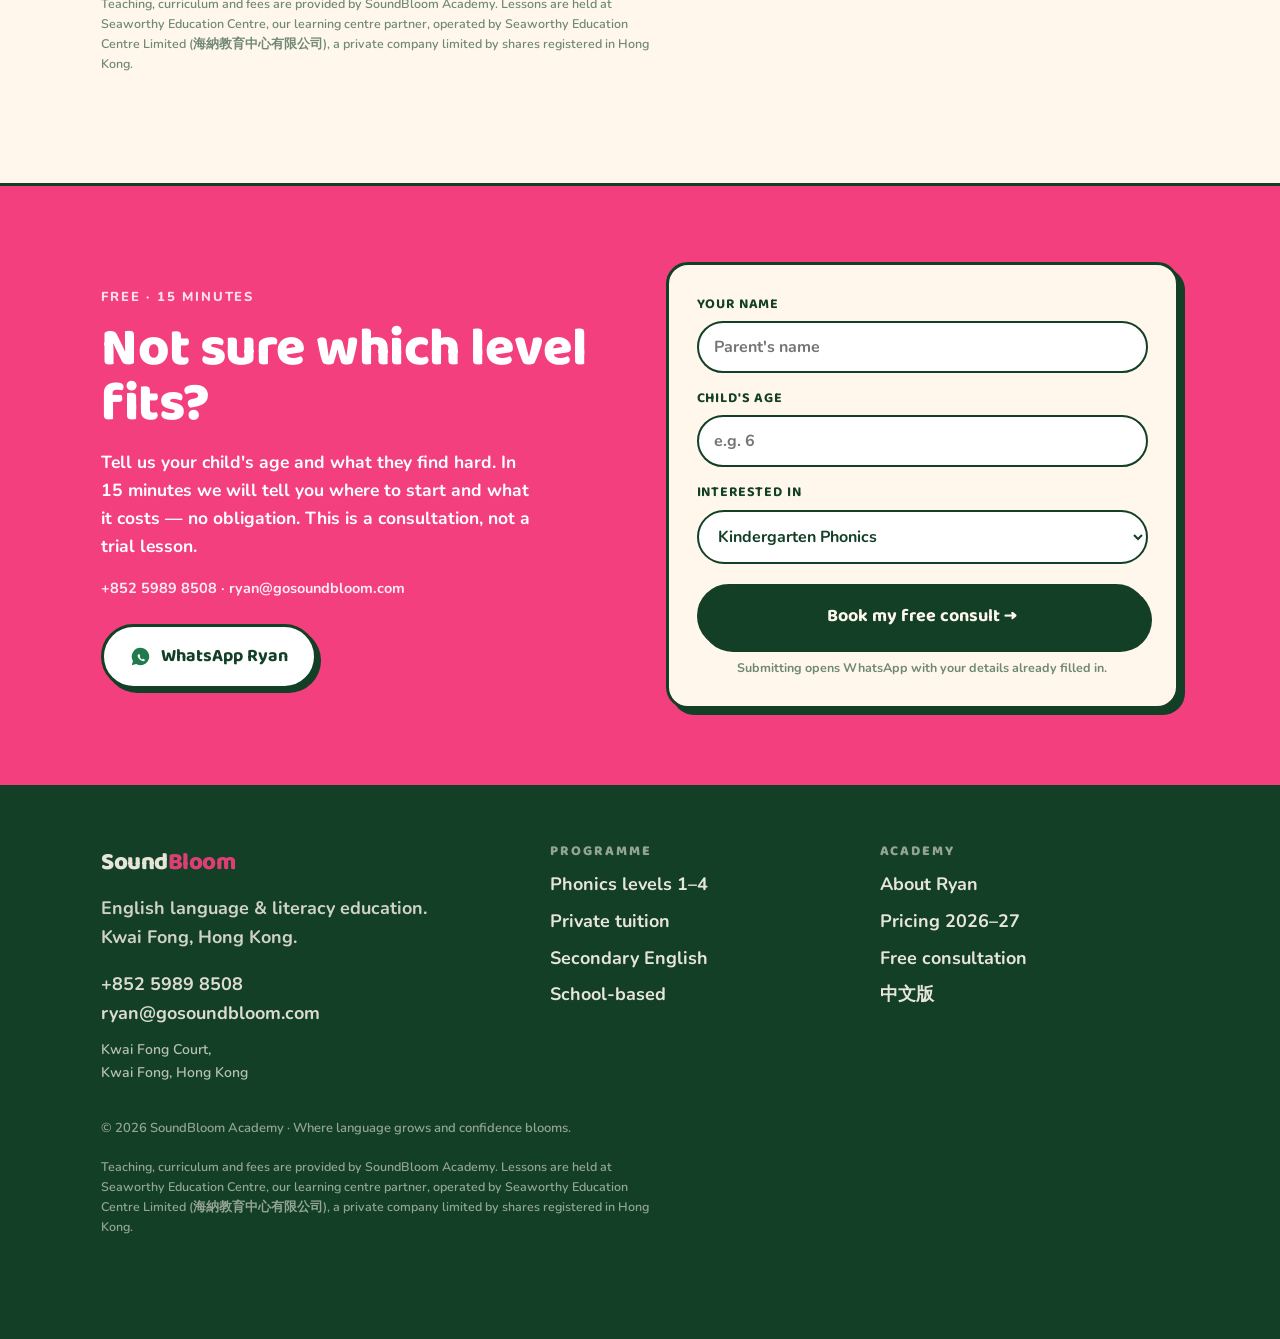
==== commit b1129911: "Add 升中面試 S1 Interview to core curriculum + programme grid" ====
--- a/en/index.html
+++ b/en/index.html
@@ -103,6 +103,7 @@
 
       <div class="pg">
         <div class="pg-head"><span class="pg-ico">🎯</span><h3>Exams &amp; support</h3></div>
+        <a class="pg-row" href="#more"><b>S1 Interview</b><i>Preparation</i></a>
         <a class="pg-row" href="#more"><b>Interview &amp; recitation</b><i>One-to-one preparation</i></a>
         <a class="pg-row" href="#pricing"><b>Secondary English</b><i>S1–S6 · one-to-one</i></a>
         <a class="pg-row" href="schools.html"><b>School programmes</b><i>Partnerships</i></a>
@@ -213,6 +214,8 @@
           <li>Reading comprehension</li>
           <li>Speaking &amp; listening</li>
           <li>Cambridge English: KET / PET / FCE</li>
+          <li>S1 Interview preparation</li>
+          <li>S1 Interview preparation</li>
           <li>Interview &amp; recitation preparation</li>
         </ul>
       </article>
